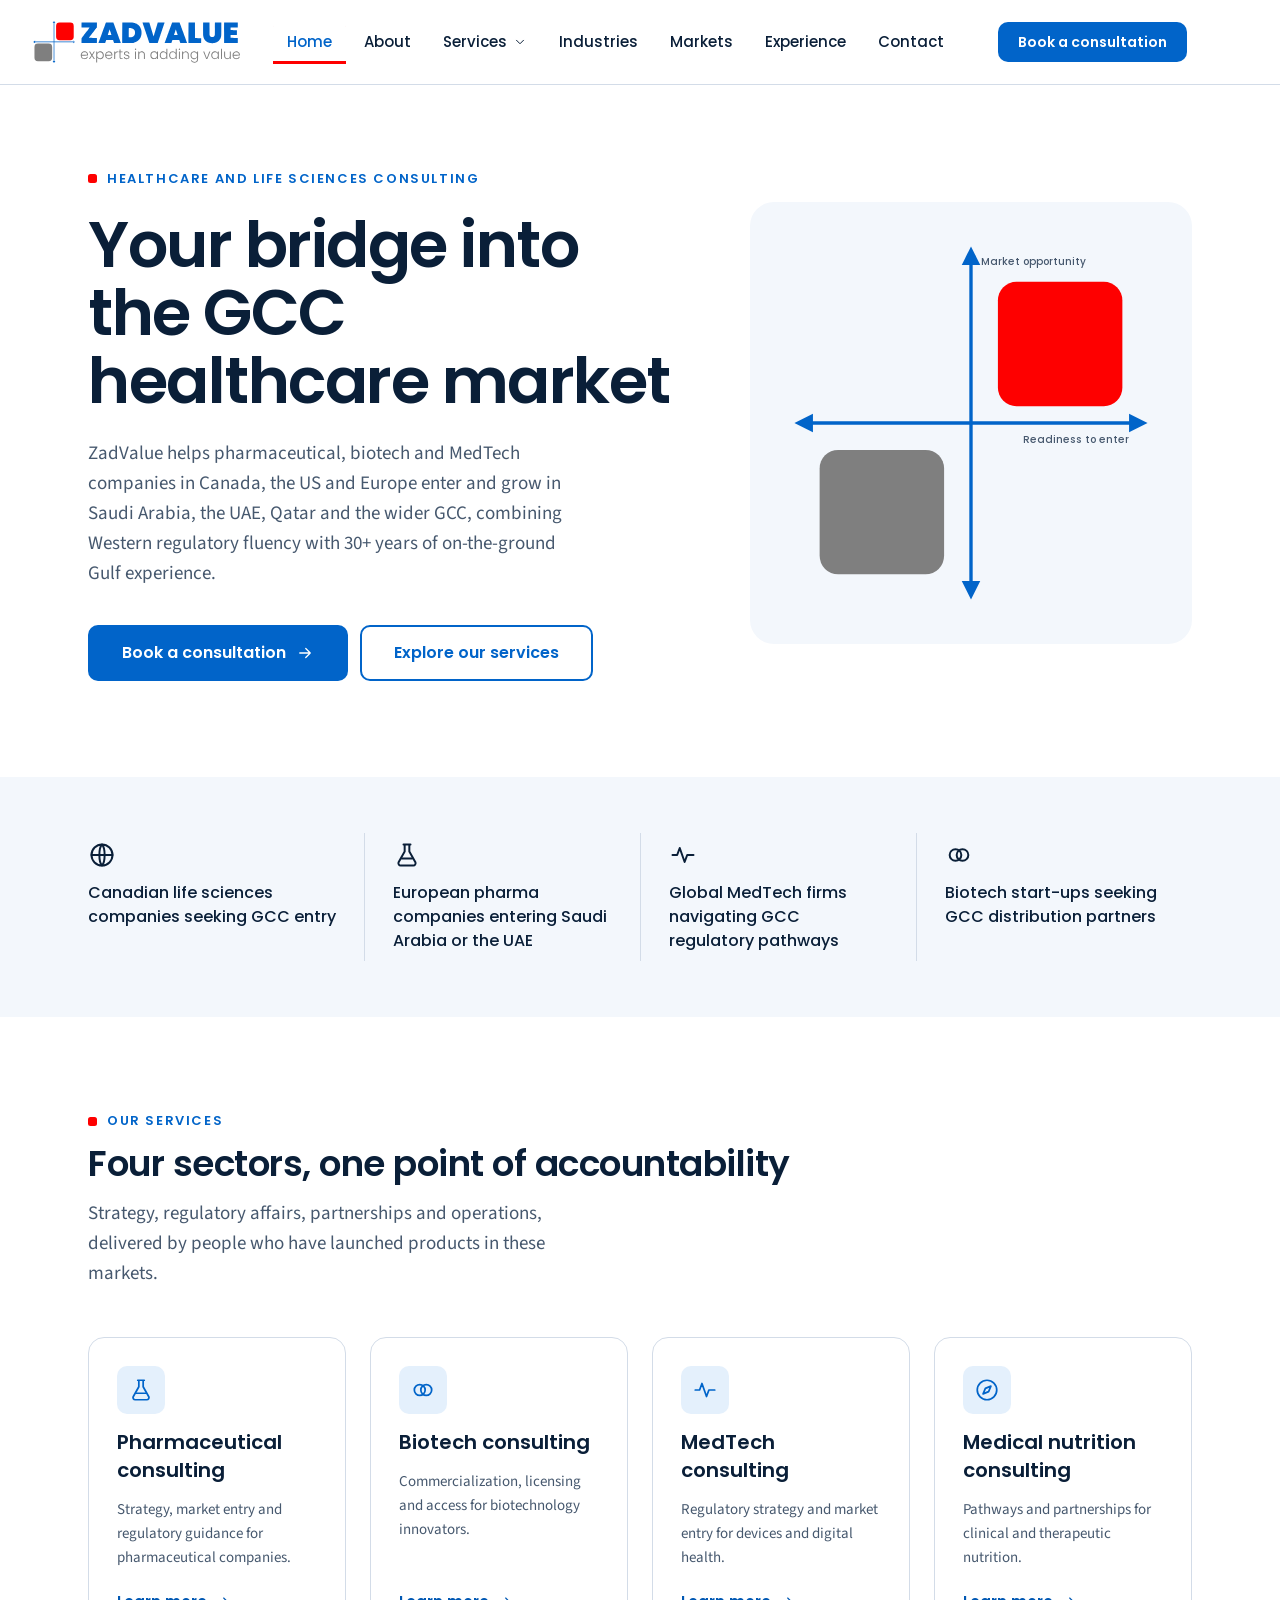
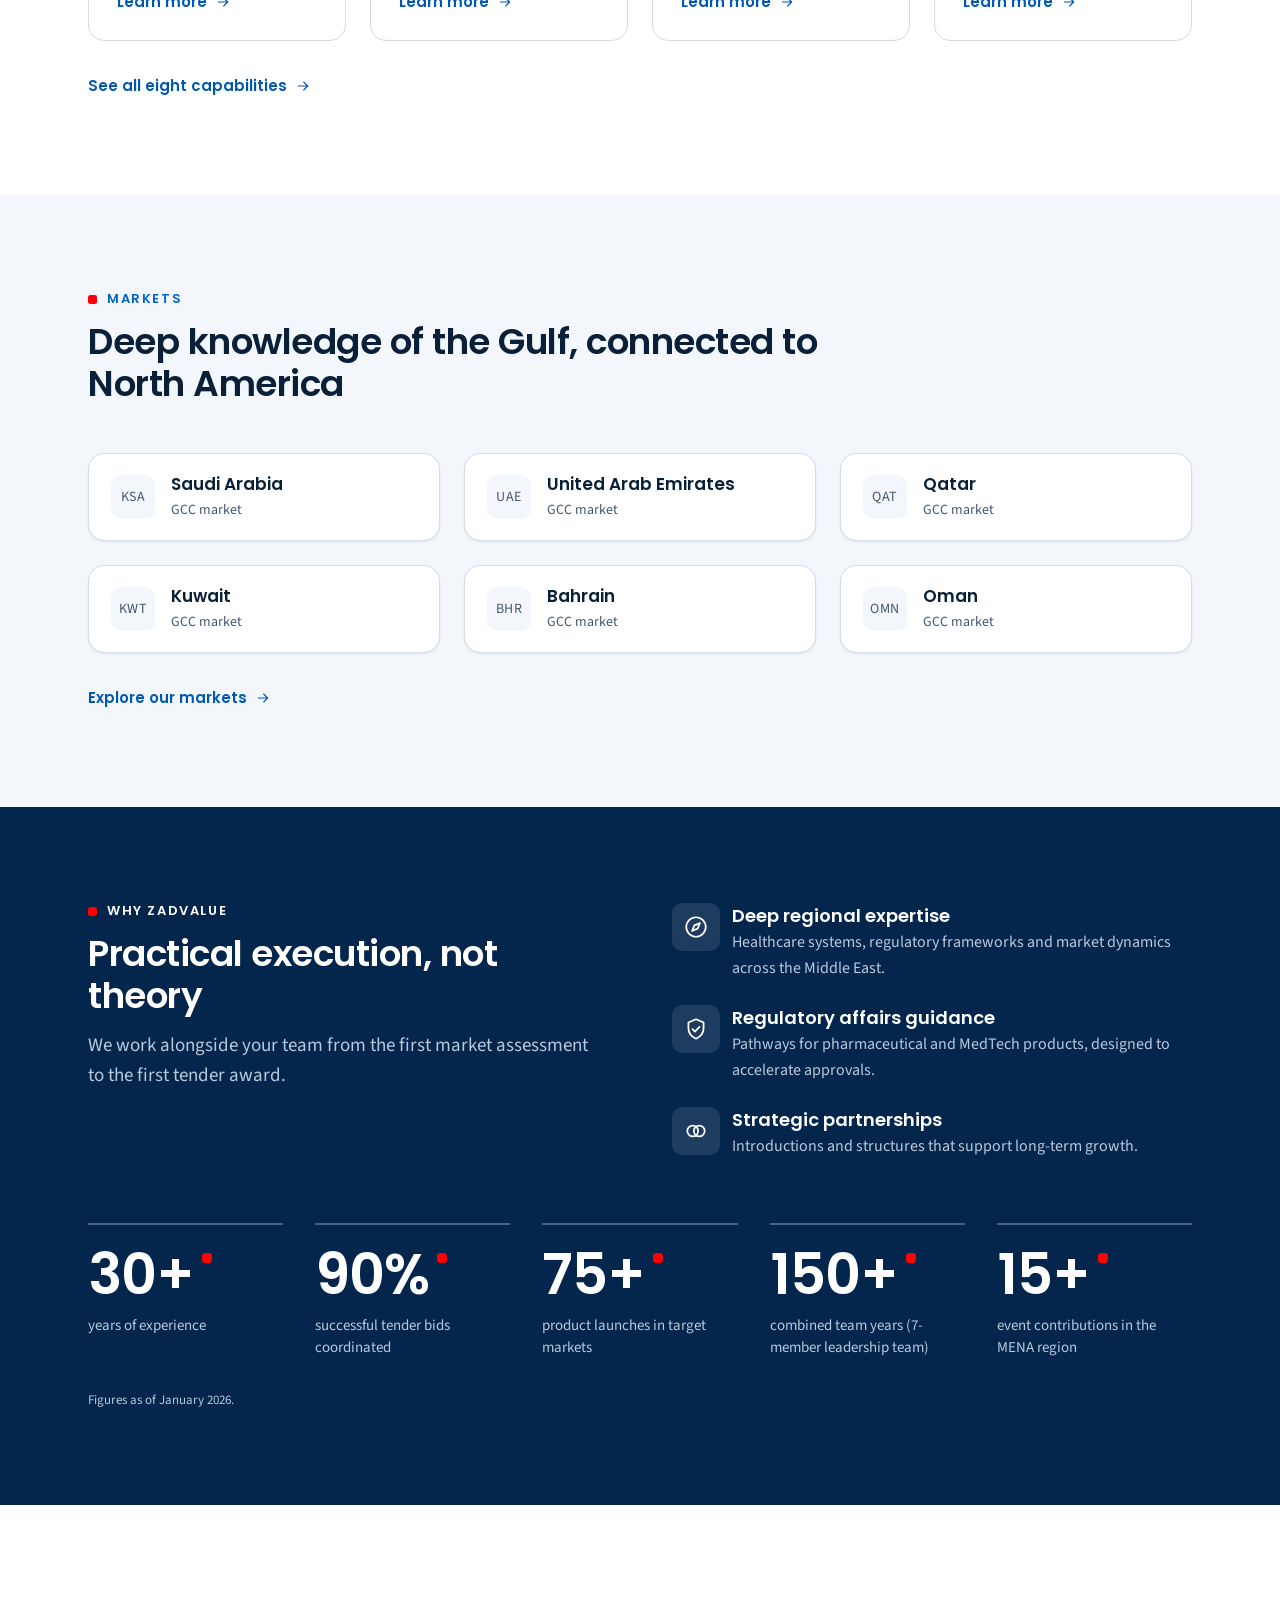
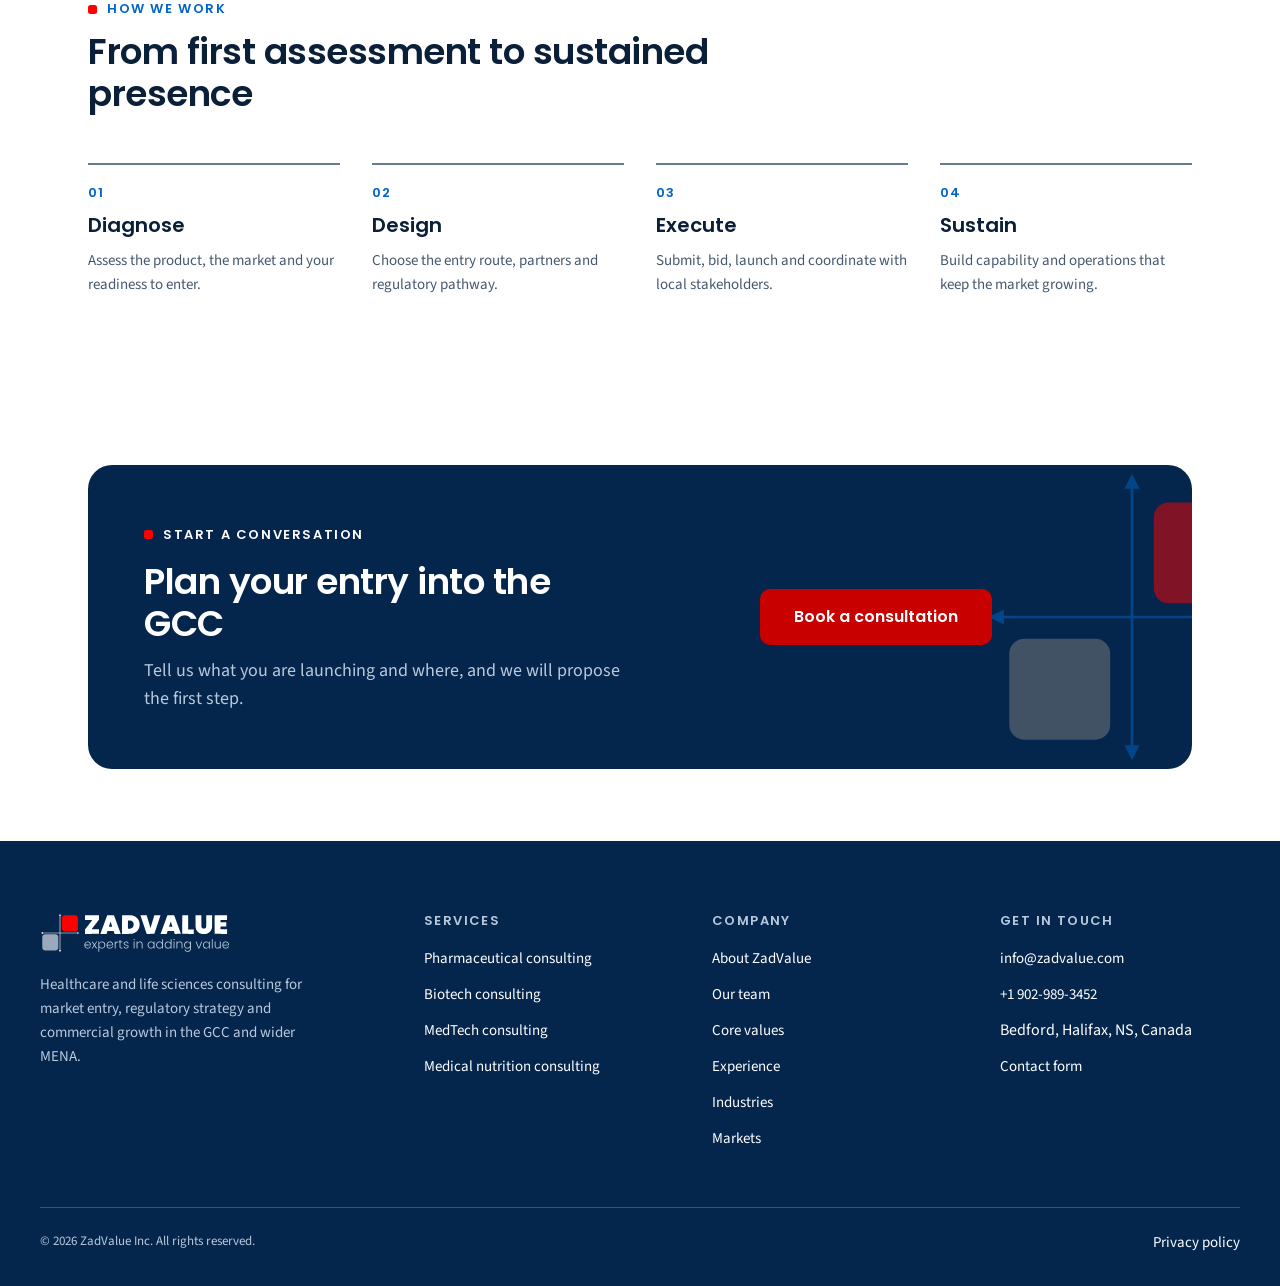
==== index.html @ 455d4b64 "Add files via upload" ====
<!doctype html>
<html lang="en" data-theme="light"><head><meta charset="utf-8"><meta name="viewport" content="width=device-width, initial-scale=1">
<title>ZadValue Inc - Healthcare & Pharmaceutical Consulting for the GCC and MENA</title><meta name="description" content="ZadValue helps pharmaceutical, biotech and MedTech companies enter and grow in the GCC and MENA healthcare markets. Book a consultation."><link rel="canonical" href="https://zadvalue.com/"><meta name="robots" content="index, follow, max-snippet:-1, max-image-preview:large">
<meta property="og:type" content="website"><meta property="og:site_name" content="ZadValue Inc"><meta property="og:title" content="ZadValue Inc - Healthcare & Pharmaceutical Consulting for the GCC and MENA"><meta property="og:description" content="ZadValue helps pharmaceutical, biotech and MedTech companies enter and grow in the GCC and MENA healthcare markets. Book a consultation."><meta property="og:url" content="https://zadvalue.com/"><meta property="og:image" content="https://zadvalue.com/images/og-image.png"><meta property="og:locale" content="en_CA">
<meta name="twitter:card" content="summary_large_image"><meta name="theme-color" content="#04264d">
<link rel="icon" href="/favicon.svg" type="image/svg+xml"><link rel="apple-touch-icon" href="/images/apple-touch-icon.png">
<link rel="preconnect" href="https://fonts.googleapis.com"><link rel="preconnect" href="https://fonts.gstatic.com" crossorigin>
<link rel="stylesheet" href="/css/tokens.css"><link rel="stylesheet" href="/css/site.css"><script type="application/ld+json">{"@context": "https://schema.org", "@type": "Organization", "name": "ZadValue Inc", "url": "https://zadvalue.com/", "logo": "https://zadvalue.com/images/zadvalue-logo.svg", "description": "Healthcare and life sciences consulting for market entry, regulatory strategy and commercial growth in the GCC and MENA.", "email": "info@zadvalue.com", "telephone": "+1-902-989-3452", "address": {"@type": "PostalAddress", "addressLocality": "Bedford, Halifax", "addressRegion": "NS", "addressCountry": "CA"}, "sameAs": ["https://www.facebook.com/zadvalue/"]}</script></head>
<body><a class="skip" href="#main">Skip to content</a>
<header class="zv-header"><div class="zv-header__bar"><a class="zv-logo-link" href="/" aria-label="ZadValue home"><img class="zv-logo" src="/images/zadvalue-logo.svg" alt="ZADVALUE, experts in adding value" width="208" height="44"></a><nav aria-label="Primary"><ul class="zv-nav"><li><a href="/" aria-current="page">Home</a></li><li><a href="/about/">About</a></li><li class="zv-dropdown"><button class="zv-nav__item" aria-expanded="false" aria-controls="svc-panel">Services <svg viewBox="0 0 24 24" fill="none" stroke="currentColor" stroke-width="1.7" stroke-linecap="round" stroke-linejoin="round" aria-hidden="true" class=""><path d="M6 9l6 6 6-6"/></svg></button><div class="zv-dropdown__panel" id="svc-panel" hidden><h4>Services</h4><a href="/pharmaceutical-consulting/"><b style="font-weight:600">Pharmaceutical consulting</b><small>Strategy, market entry and regulatory guidance for pharmaceutical companies.</small></a><a href="/biotech-consulting/"><b style="font-weight:600">Biotech consulting</b><small>Commercialization, licensing and access for biotechnology innovators.</small></a><a href="/medtech-consulting/"><b style="font-weight:600">MedTech consulting</b><small>Regulatory strategy and market entry for devices and digital health.</small></a><a href="/medical-nutrition-consulting/"><b style="font-weight:600">Medical nutrition consulting</b><small>Pathways and partnerships for clinical and therapeutic nutrition.</small></a><a href="/services/"><b style="font-weight:600">All services</b><small>Eight capabilities, four sectors</small></a></div></li><li><a href="/industries/">Industries</a></li><li><a href="/markets/">Markets</a></li><li><a href="/experience/">Experience</a></li><li><a href="/contact/">Contact</a></li></ul></nav><a class="zv-btn zv-btn--primary zv-btn--sm zv-btn--cta" href="/contact/?topic=meeting">Book a consultation</a><button class="zv-burger" id="burger" aria-label="Open menu" aria-expanded="false" aria-controls="drawer"><svg viewBox="0 0 24 24" fill="none" stroke="currentColor" stroke-width="1.7" stroke-linecap="round" stroke-linejoin="round" aria-hidden="true" class=""><path d="M4 7h16M4 12h16M4 17h16"/></svg></button></div><nav class="zv-drawer" id="drawer" aria-label="Mobile" hidden><a href="/" aria-current="page">Home</a><a href="/about/">About</a><a href="/services/">Services</a><div class="sub"><a href="/pharmaceutical-consulting/">Pharmaceutical consulting</a><a href="/biotech-consulting/">Biotech consulting</a><a href="/medtech-consulting/">MedTech consulting</a><a href="/medical-nutrition-consulting/">Medical nutrition consulting</a></div><a href="/industries/">Industries</a><a href="/markets/">Markets</a><a href="/experience/">Experience</a><a href="/contact/">Contact</a><a class="zv-btn zv-btn--primary" href="/contact/?topic=meeting">Book a consultation</a></nav></header>
<main id="main" class="pg" tabindex="-1">
<section class="hero"><div class="zv-container"><div class="hero__grid">
 <div><span class="zv-eyebrow">Healthcare and life sciences consulting</span><h1>Your bridge into the GCC healthcare market</h1>
  <p class="zv-lead">ZadValue helps pharmaceutical, biotech and MedTech companies in Canada, the US and Europe enter and grow in Saudi Arabia, the UAE, Qatar and the wider GCC, combining Western regulatory fluency with 30+ years of on-the-ground Gulf experience.</p>
  <div class="hero__actions"><a class="zv-btn zv-btn--primary zv-btn--lg" href="/contact/?topic=meeting">Book a consultation <svg viewBox="0 0 24 24" fill="none" stroke="currentColor" stroke-width="1.7" stroke-linecap="round" stroke-linejoin="round" aria-hidden="true" class=""><path d="M5 12h14M13 6l6 6-6 6"/></svg></a><a class="zv-btn zv-btn--secondary zv-btn--lg" href="/services/">Explore our services</a></div></div>
 <div class="panel"><svg class="zv-matrix" viewBox="0 0 440 440" role="img" aria-label="Quadrant diagram of market opportunity against readiness to enter, with the priority quadrant highlighted">
  <g style="stroke:var(--brand-blue);stroke-width:4;stroke-linecap:round"><path d="M220 30V410M30 220H410"/></g>
  <g style="fill:var(--brand-blue)"><polygon points="220,10 209,32 231,32"/><polygon points="220,430 209,408 231,408"/><polygon points="10,220 32,209 32,231"/><polygon points="430,220 408,209 408,231"/></g>
  <rect x="252" y="52" width="148" height="148" rx="22" style="fill:var(--logo-red)"/>
  <rect x="40" y="252" width="148" height="148" rx="22" style="fill:var(--logo-grey)"/>
  <text x="232" y="32" style="font:500 12px var(--font-display);fill:var(--ink-muted)">Market opportunity</text>
  <text x="408" y="244" text-anchor="end" style="font:500 12px var(--font-display);fill:var(--ink-muted)">Readiness to enter</text>
</svg></div></div></div></section>
<section class="zv-band zv-band--200" style="padding:56px 0"><div class="zv-container"><div class="aud">
 <div><svg viewBox="0 0 24 24" width="28" height="28" fill="none" stroke="currentColor" stroke-width="1.7" stroke-linecap="round" stroke-linejoin="round" aria-hidden="true" class=""><circle cx="12" cy="12" r="9"/><path d="M3 12h18M12 3c3 3 3 15 0 18M12 3c-3 3-3 15 0 18"/></svg><span>Canadian life sciences companies seeking GCC entry</span></div>
 <div><svg viewBox="0 0 24 24" width="28" height="28" fill="none" stroke="currentColor" stroke-width="1.7" stroke-linecap="round" stroke-linejoin="round" aria-hidden="true" class=""><path d="M9 3h6M10 3v6l-5.2 9.2A2 2 0 0 0 6.6 21h10.8a2 2 0 0 0 1.8-2.8L14 9V3"/><path d="M7.6 15h8.8"/></svg><span>European pharma companies entering Saudi Arabia or the UAE</span></div>
 <div><svg viewBox="0 0 24 24" width="28" height="28" fill="none" stroke="currentColor" stroke-width="1.7" stroke-linecap="round" stroke-linejoin="round" aria-hidden="true" class=""><path d="M3 12h4l2.2-6 4.2 12 2.2-6H21"/></svg><span>Global MedTech firms navigating GCC regulatory pathways</span></div>
 <div><svg viewBox="0 0 24 24" width="28" height="28" fill="none" stroke="currentColor" stroke-width="1.7" stroke-linecap="round" stroke-linejoin="round" aria-hidden="true" class=""><circle cx="9" cy="12" r="5"/><circle cx="15" cy="12" r="5"/></svg><span>Biotech start-ups seeking GCC distribution partners</span></div></div></div></section>
<section class="zv-band"><div class="zv-container"><div class="zv-secthead"><span class="zv-eyebrow">Our services</span><h2 class="zv-h2">Four sectors, one point of accountability</h2><p class="zv-lead">Strategy, regulatory affairs, partnerships and operations, delivered by people who have launched products in these markets.</p></div>
 <div class="zv-grid" style="--min:250px"><a class="zv-card zv-service" href="/pharmaceutical-consulting/"><div class="zv-service__top"><span class="zv-icon-tile"><svg viewBox="0 0 24 24" fill="none" stroke="currentColor" stroke-width="1.7" stroke-linecap="round" stroke-linejoin="round" aria-hidden="true" class=""><path d="M9 3h6M10 3v6l-5.2 9.2A2 2 0 0 0 6.6 21h10.8a2 2 0 0 0 1.8-2.8L14 9V3"/><path d="M7.6 15h8.8"/></svg></span></div><h3>Pharmaceutical consulting</h3><p>Strategy, market entry and regulatory guidance for pharmaceutical companies.</p><span class="zv-link">Learn more <svg viewBox="0 0 24 24" fill="none" stroke="currentColor" stroke-width="1.7" stroke-linecap="round" stroke-linejoin="round" aria-hidden="true" class=""><path d="M5 12h14M13 6l6 6-6 6"/></svg></span></a><a class="zv-card zv-service" href="/biotech-consulting/"><div class="zv-service__top"><span class="zv-icon-tile"><svg viewBox="0 0 24 24" fill="none" stroke="currentColor" stroke-width="1.7" stroke-linecap="round" stroke-linejoin="round" aria-hidden="true" class=""><circle cx="9" cy="12" r="5"/><circle cx="15" cy="12" r="5"/></svg></span></div><h3>Biotech consulting</h3><p>Commercialization, licensing and access for biotechnology innovators.</p><span class="zv-link">Learn more <svg viewBox="0 0 24 24" fill="none" stroke="currentColor" stroke-width="1.7" stroke-linecap="round" stroke-linejoin="round" aria-hidden="true" class=""><path d="M5 12h14M13 6l6 6-6 6"/></svg></span></a><a class="zv-card zv-service" href="/medtech-consulting/"><div class="zv-service__top"><span class="zv-icon-tile"><svg viewBox="0 0 24 24" fill="none" stroke="currentColor" stroke-width="1.7" stroke-linecap="round" stroke-linejoin="round" aria-hidden="true" class=""><path d="M3 12h4l2.2-6 4.2 12 2.2-6H21"/></svg></span></div><h3>MedTech consulting</h3><p>Regulatory strategy and market entry for devices and digital health.</p><span class="zv-link">Learn more <svg viewBox="0 0 24 24" fill="none" stroke="currentColor" stroke-width="1.7" stroke-linecap="round" stroke-linejoin="round" aria-hidden="true" class=""><path d="M5 12h14M13 6l6 6-6 6"/></svg></span></a><a class="zv-card zv-service" href="/medical-nutrition-consulting/"><div class="zv-service__top"><span class="zv-icon-tile"><svg viewBox="0 0 24 24" fill="none" stroke="currentColor" stroke-width="1.7" stroke-linecap="round" stroke-linejoin="round" aria-hidden="true" class=""><circle cx="12" cy="12" r="9"/><path d="M15.6 8.4l-2.1 5.1-5.1 2.1 2.1-5.1z"/></svg></span></div><h3>Medical nutrition consulting</h3><p>Pathways and partnerships for clinical and therapeutic nutrition.</p><span class="zv-link">Learn more <svg viewBox="0 0 24 24" fill="none" stroke="currentColor" stroke-width="1.7" stroke-linecap="round" stroke-linejoin="round" aria-hidden="true" class=""><path d="M5 12h14M13 6l6 6-6 6"/></svg></span></a></div><p style="margin-top:32px"><a class="zv-link" href="/services/">See all eight capabilities <svg viewBox="0 0 24 24" fill="none" stroke="currentColor" stroke-width="1.7" stroke-linecap="round" stroke-linejoin="round" aria-hidden="true" class=""><path d="M5 12h14M13 6l6 6-6 6"/></svg></a></p></div></section>
<section class="zv-band zv-band--200"><div class="zv-container"><div class="zv-secthead"><span class="zv-eyebrow">Markets</span><h2 class="zv-h2">Deep knowledge of the Gulf, connected to North America</h2></div>
 <div class="zv-grid" style="--min:280px"><a class="zv-card zv-market" href="/markets/"><span class="zv-flag">KSA</span><div><b>Saudi Arabia</b><span>GCC market</span></div></a><a class="zv-card zv-market" href="/markets/"><span class="zv-flag">UAE</span><div><b>United Arab Emirates</b><span>GCC market</span></div></a><a class="zv-card zv-market" href="/markets/"><span class="zv-flag">QAT</span><div><b>Qatar</b><span>GCC market</span></div></a><a class="zv-card zv-market" href="/markets/"><span class="zv-flag">KWT</span><div><b>Kuwait</b><span>GCC market</span></div></a><a class="zv-card zv-market" href="/markets/"><span class="zv-flag">BHR</span><div><b>Bahrain</b><span>GCC market</span></div></a><a class="zv-card zv-market" href="/markets/"><span class="zv-flag">OMN</span><div><b>Oman</b><span>GCC market</span></div></a></div><p style="margin-top:32px"><a class="zv-link" href="/markets/">Explore our markets <svg viewBox="0 0 24 24" fill="none" stroke="currentColor" stroke-width="1.7" stroke-linecap="round" stroke-linejoin="round" aria-hidden="true" class=""><path d="M5 12h14M13 6l6 6-6 6"/></svg></a></p></div></section>
<section class="zv-band zv-band--deep zv-deep"><div class="zv-container"><div class="why"><div class="zv-secthead" style="margin:0"><span class="zv-eyebrow">Why ZadValue</span><h2 class="zv-h2">Practical execution, not theory</h2><p class="zv-lead">We work alongside your team from the first market assessment to the first tender award.</p></div>
 <ul><li><span class="zv-icon-tile"><svg viewBox="0 0 24 24" fill="none" stroke="currentColor" stroke-width="1.7" stroke-linecap="round" stroke-linejoin="round" aria-hidden="true" class=""><circle cx="12" cy="12" r="9"/><path d="M15.6 8.4l-2.1 5.1-5.1 2.1 2.1-5.1z"/></svg></span><span><b>Deep regional expertise</b>Healthcare systems, regulatory frameworks and market dynamics across the Middle East.</span></li><li><span class="zv-icon-tile"><svg viewBox="0 0 24 24" fill="none" stroke="currentColor" stroke-width="1.7" stroke-linecap="round" stroke-linejoin="round" aria-hidden="true" class=""><path d="M12 3l7 3v5.2c0 4.4-3 7.8-7 9.8-4-2-7-5.4-7-9.8V6z"/><path d="M8.8 12.2l2.2 2.2 4.2-4.4"/></svg></span><span><b>Regulatory affairs guidance</b>Pathways for pharmaceutical and MedTech products, designed to accelerate approvals.</span></li><li><span class="zv-icon-tile"><svg viewBox="0 0 24 24" fill="none" stroke="currentColor" stroke-width="1.7" stroke-linecap="round" stroke-linejoin="round" aria-hidden="true" class=""><circle cx="9" cy="12" r="5"/><circle cx="15" cy="12" r="5"/></svg></span><span><b>Strategic partnerships</b>Introductions and structures that support long-term growth.</span></li></ul></div>
 <div class="zv-stats stats5"><div class="zv-stat"><span class="zv-stat__num">30+</span><span class="zv-stat__label">years of experience</span></div><div class="zv-stat"><span class="zv-stat__num">90%</span><span class="zv-stat__label">successful tender bids coordinated</span></div><div class="zv-stat"><span class="zv-stat__num">75+</span><span class="zv-stat__label">product launches in target markets</span></div><div class="zv-stat"><span class="zv-stat__num">150+</span><span class="zv-stat__label">combined team years (7-member leadership team)</span></div><div class="zv-stat"><span class="zv-stat__num">15+</span><span class="zv-stat__label">event contributions in the MENA region</span></div></div><p class="note">Figures as of January 2026.</p></div></section>
<section class="zv-band"><div class="zv-container"><div class="zv-secthead"><span class="zv-eyebrow">How we work</span><h2 class="zv-h2">From first assessment to sustained presence</h2></div>
 <div class="steps"><div class="step"><b>01</b><h3>Diagnose</h3><p>Assess the product, the market and your readiness to enter.</p></div><div class="step"><b>02</b><h3>Design</h3><p>Choose the entry route, partners and regulatory pathway.</p></div><div class="step"><b>03</b><h3>Execute</h3><p>Submit, bid, launch and coordinate with local stakeholders.</p></div><div class="step"><b>04</b><h3>Sustain</h3><p>Build capability and operations that keep the market growing.</p></div></div></div></section>
<section class="zv-band" style="padding:72px 0"><div class="zv-container"><div class="zv-cta zv-deep"><div class="zv-cta__art" aria-hidden="true"><svg class="zv-matrix" viewBox="0 0 440 440" role="img" aria-label="Quadrant diagram of market opportunity against readiness to enter, with the priority quadrant highlighted">
  <g style="stroke:var(--brand-blue);stroke-width:4;stroke-linecap:round"><path d="M220 30V410M30 220H410"/></g>
  <g style="fill:var(--brand-blue)"><polygon points="220,10 209,32 231,32"/><polygon points="220,430 209,408 231,408"/><polygon points="10,220 32,209 32,231"/><polygon points="430,220 408,209 408,231"/></g>
  <rect x="252" y="52" width="148" height="148" rx="22" style="fill:var(--logo-red)"/>
  <rect x="40" y="252" width="148" height="148" rx="22" style="fill:var(--logo-grey)"/>
  
</svg></div><div class="zv-cta__body"><span class="zv-eyebrow">Start a conversation</span><h2 style="margin-top:14px">Plan your entry into the GCC</h2><p>Tell us what you are launching and where, and we will propose the first step.</p></div><div class="zv-cta__actions"><a class="zv-btn zv-btn--accent zv-btn--lg" href="/contact/?topic=meeting">Book a consultation</a></div></div></div></section></main>
<footer class="zv-footer"><div class="zv-footer__inner"><div class="zv-footer__grid">
 <div><a class="zv-footer__logo" href="/"><img src="/images/zadvalue-logo-reversed.svg" alt="ZADVALUE, experts in adding value" width="190" height="40"></a><p>Healthcare and life sciences consulting for market entry, regulatory strategy and commercial growth in the GCC and wider MENA.</p></div>
 <div><h4>Services</h4><ul><li><a href="/pharmaceutical-consulting/">Pharmaceutical consulting</a></li><li><a href="/biotech-consulting/">Biotech consulting</a></li><li><a href="/medtech-consulting/">MedTech consulting</a></li><li><a href="/medical-nutrition-consulting/">Medical nutrition consulting</a></li></ul></div>
 <div><h4>Company</h4><ul><li><a href="/about/">About ZadValue</a></li><li><a href="/meet-our-ceo/">Our team</a></li><li><a href="/core-values/">Core values</a></li><li><a href="/experience/">Experience</a></li><li><a href="/industries/">Industries</a></li><li><a href="/markets/">Markets</a></li></ul></div>
 <div><h4>Get in touch</h4><ul><li><a href="mailto:info@zadvalue.com">info@zadvalue.com</a></li><li><a href="tel:+19029893452">+1 902-989-3452</a></li><li>Bedford, Halifax, NS, Canada</li><li><a href="/contact/">Contact form</a></li></ul></div></div>
 <div class="zv-footer__base"><span>&copy; 2026 ZadValue Inc. All rights reserved.</span><span><a href="/privacy-policy/">Privacy policy</a></span></div></div></footer>
<script src="/js/site.js" defer></script></body></html>
---- css/tokens.css ----
:root, [data-theme="light"] {
  --surface-100: #ffffff;
  --surface-200: #f3f7fc;
  --surface-300: #e4ecf6;
  --surface-deep: #04264d;
  --ink: #0a1f38;
  --ink-muted: #46586e;
  --ink-on-deep: #ffffff;
  --ink-on-deep-muted: #b9c9dd;
  --brand-blue: #0164c9;
  --brand-blue-hover: #0152a6;
  --brand-blue-pressed: #043f82;
  --on-brand: #ffffff;
  --brand-blue-tint: #e4f0fc;
  --link: #0158b3;
  --logo-red: #fe0000;
  --signal-red: #c80000;
  --signal-red-hover: #a30000;
  --on-signal: #ffffff;
  --logo-grey: #7f7f7f;
  --border: #d3dce8;
  --border-strong: #667a94;
  --focus-ring: #0164c9;
  --focus-ring-on-deep: #8cc2ff;
  --status-success: #00706b;
  --status-warning: #8a5a00;
  --status-danger: var(--signal-red);
  --status-info: var(--brand-blue);
  --shadow-xs: 0 1px 2px rgba(10, 31, 56, 0.08);
  --shadow-sm: 0 2px 8px rgba(10, 31, 56, 0.08);
  --shadow-md: 0 8px 24px rgba(10, 31, 56, 0.12);
  --shadow-lg: 0 20px 48px rgba(10, 31, 56, 0.18);
}
[data-theme="dark"] {
  --surface-100: #061a31;
  --surface-200: #0b2644;
  --surface-300: #133661;
  --surface-deep: #030f1e;
  --ink: #f1f6fc;
  --ink-muted: #a8bad0;
  --ink-on-deep: #f1f6fc;
  --ink-on-deep-muted: #a8bad0;
  --brand-blue: #5aa6f8;
  --brand-blue-hover: #86bdfa;
  --brand-blue-pressed: #a9d0fb;
  --on-brand: #04172b;
  --brand-blue-tint: #0f3a6b;
  --link: #7db8fa;
  --logo-red: #fe0000;
  --signal-red: #ff6b6b;
  --signal-red-hover: #ff9494;
  --on-signal: #2a0000;
  --logo-grey: #7f7f7f;
  --border: #1f4373;
  --border-strong: #6f8db0;
  --focus-ring: #8cc2ff;
  --focus-ring-on-deep: #8cc2ff;
  --status-success: #4cc9c0;
  --status-warning: #f2b84b;
  --status-danger: var(--signal-red);
  --status-info: var(--brand-blue);
  --shadow-xs: 0 1px 2px rgba(0, 0, 0, 0.4);
  --shadow-sm: 0 2px 8px rgba(0, 0, 0, 0.45);
  --shadow-md: 0 8px 24px rgba(0, 0, 0, 0.5);
  --shadow-lg: 0 20px 48px rgba(0, 0, 0, 0.6);
}
:root {
  --space-1: 4px;
  --space-2: 8px;
  --space-3: 12px;
  --space-4: 16px;
  --space-5: 24px;
  --space-6: 32px;
  --space-7: 48px;
  --space-8: 64px;
  --section-y-sm: 64px;
  --section-y-md: 96px;
  --section-y-lg: 128px;
  --radius-sm: 6px;
  --radius-md: 10px;
  --radius-lg: 16px;
  --radius-xl: 24px;
  --radius-pill: 999px;
  --bp-sm: 640px;
  --bp-md: 768px;
  --bp-lg: 1024px;
  --bp-xl: 1280px;
  --bp-2xl: 1536px;
  --container-prose: 680px;
  --container-default: 1200px;
  --container-wide: 1360px;
  --gutter-sm: 20px;
  --gutter-md: 32px;
  --gutter-lg: 48px;
  --aspect-hero: 21 / 9;
  --aspect-wide: 16 / 9;
  --aspect-feature: 3 / 2;
  --aspect-card: 4 / 3;
  --aspect-portrait: 4 / 5;
  --aspect-square: 1 / 1;
  --font-display: "Poppins", "Segoe UI", system-ui, sans-serif;
  --font-sans: "Source Sans 3", "Segoe UI", system-ui, sans-serif;
  --font-serif: "Source Serif 4", Georgia, serif;
}
---- css/site.css ----
@import url('https://fonts.googleapis.com/css2?family=Poppins:wght@400;500;600;700&family=Source+Sans+3:ital,wght@0,400;0,500;0,600;0,700;1,400&family=Source+Serif+4:ital,wght@0,400;0,600;1,400&display=swap');

/* ZadValue component styles. Every value comes from tokens.css. Prefix: zv- */
*, *::before, *::after { box-sizing: border-box; }
body { margin: 0; background: var(--surface-100); color: var(--ink); font-family: var(--font-sans); font-size: 16px; line-height: 26px; -webkit-font-smoothing: antialiased; }
.zv-stage { padding: 32px; background: var(--surface-100); color: var(--ink); }
.zv-stage--200 { background: var(--surface-200); }
.zv-stage--deep { background: var(--surface-deep); color: var(--ink-on-deep); }
.zv-row { display: flex; flex-wrap: wrap; gap: 16px; align-items: center; }
.zv-col { display: flex; flex-direction: column; gap: 16px; }
.zv-label { font: 500 12px/16px var(--font-sans); color: var(--ink-muted); margin: 0 0 8px; }
.zv-stage--deep .zv-label { color: var(--ink-on-deep-muted); }
h1, h2, h3, h4 { font-family: var(--font-display); margin: 0; color: inherit; }
p { margin: 0; }
a { color: var(--link); text-decoration: underline; text-underline-offset: 3px; }
.zv-stage--deep a { color: var(--ink-on-deep); }

/* Focus: solid 2px ring, never removed */
:where(a, button, input, select, textarea, summary, [tabindex]):focus-visible,
.is-focus { outline: 2px solid var(--focus-ring); outline-offset: 3px; }
.zv-stage--deep :focus-visible, .zv-deep :focus-visible, .zv-deep .is-focus, .zv-stage--deep .is-focus { outline-color: var(--focus-ring-on-deep); }

/* Eyebrow: label led by the red marker square from the logo */
.zv-eyebrow { display: inline-flex; align-items: center; gap: 10px; font: 600 13px/16px var(--font-display); letter-spacing: 1.6px; text-transform: uppercase; color: var(--brand-blue); }
.zv-eyebrow::before { content: ""; width: 9px; height: 9px; border-radius: 2.5px; background: var(--logo-red); flex: none; }
.zv-deep .zv-eyebrow, .zv-stage--deep .zv-eyebrow { color: var(--ink-on-deep); }

/* Buttons */
.zv-btn { display: inline-flex; align-items: center; justify-content: center; gap: 10px; min-height: 48px; padding: 0 24px; border-radius: var(--radius-md); border: 2px solid transparent; font: 600 15px/20px var(--font-display); cursor: pointer; text-decoration: none; transition: background .18s ease, border-color .18s ease, color .18s ease, transform .18s ease; }
.zv-btn svg { width: 18px; height: 18px; transition: transform .18s ease; }
.zv-btn:hover svg, .zv-btn.is-hover svg { transform: translateX(3px); }
.zv-btn--primary { background: var(--brand-blue); color: var(--on-brand); }
.zv-btn--primary:hover, .zv-btn--primary.is-hover { background: var(--brand-blue-hover); }
.zv-btn--primary:active, .zv-btn--primary.is-active { background: var(--brand-blue-pressed); }
.zv-btn--accent { background: var(--signal-red); color: var(--on-signal); }
.zv-btn--accent:hover, .zv-btn--accent.is-hover { background: var(--signal-red-hover); }
.zv-btn--accent:active, .zv-btn--accent.is-active { background: var(--signal-red-hover); transform: translateY(1px); }
.zv-btn--secondary { background: transparent; color: var(--brand-blue); border-color: var(--brand-blue); }
.zv-btn--secondary:hover, .zv-btn--secondary.is-hover { background: var(--brand-blue-tint); color: var(--brand-blue-hover); border-color: var(--brand-blue-hover); }
.zv-btn--secondary:active, .zv-btn--secondary.is-active { background: var(--surface-300); }
.zv-btn--ghost { background: transparent; color: var(--link); padding: 0 8px; min-height: 40px; }
.zv-btn--ghost:hover, .zv-btn--ghost.is-hover { background: var(--surface-200); }
.zv-btn--sm { min-height: 40px; padding: 0 18px; font-size: 14px; }
.zv-btn--lg { min-height: 56px; padding: 0 32px; font-size: 16px; }
.zv-btn[disabled], .zv-btn.is-disabled { background: var(--surface-300); color: var(--ink-muted); border-color: transparent; cursor: not-allowed; transform: none; opacity: 1; }
.zv-btn--secondary[disabled], .zv-btn--secondary.is-disabled { background: transparent; border-color: var(--border-strong); }
.zv-deep .zv-btn--primary, .zv-stage--deep .zv-btn--primary { background: var(--ink-on-deep); color: var(--surface-deep); }
.zv-deep .zv-btn--primary:hover, .zv-stage--deep .zv-btn--primary:hover, .zv-stage--deep .zv-btn--primary.is-hover { background: var(--brand-blue-tint); color: var(--ink); }
.zv-deep .zv-btn--secondary, .zv-stage--deep .zv-btn--secondary { color: var(--ink-on-deep); border-color: var(--ink-on-deep); }
.zv-deep .zv-btn--secondary:hover, .zv-stage--deep .zv-btn--secondary:hover, .zv-stage--deep .zv-btn--secondary.is-hover { background: rgba(255,255,255,.12); }

/* Links */
.zv-link { display: inline-flex; align-items: center; gap: 8px; font: 600 15px/20px var(--font-display); color: var(--link); text-decoration: none; }
.zv-link:hover { text-decoration: underline; text-underline-offset: 4px; }
.zv-link svg { width: 16px; height: 16px; }

/* Header and navigation */
.zv-header { container-type: inline-size; background: var(--surface-100); border-bottom: 1px solid var(--border); }
.zv-header__bar { display: flex; align-items: center; gap: 32px; height: 84px; padding: 0 var(--gutter-md); max-width: var(--container-wide); margin: 0 auto; }
.zv-logo { display: block; height: 44px; width: auto; }
.zv-nav { display: flex; align-items: center; gap: 4px; margin-left: auto; list-style: none; padding: 0; margin-block: 0; }
.zv-nav a, .zv-nav button.zv-nav__item { display: inline-flex; align-items: center; gap: 6px; min-height: 44px; padding: 0 14px; border-radius: var(--radius-md); font: 500 15px/20px var(--font-display); color: var(--ink); text-decoration: none; background: none; border: 0; cursor: pointer; }
.zv-nav a:hover, .zv-nav .is-hover { background: var(--surface-200); }
.zv-nav [aria-current="page"], .zv-nav .is-active { color: var(--brand-blue); box-shadow: inset 0 -3px 0 var(--logo-red); border-radius: var(--radius-md) var(--radius-md) 0 0; }
.zv-nav svg { width: 14px; height: 14px; }
.zv-burger { display: none; margin-left: auto; width: 48px; height: 48px; border-radius: var(--radius-md); border: 2px solid var(--border-strong); background: none; color: var(--ink); align-items: center; justify-content: center; cursor: pointer; }
.zv-burger svg { width: 22px; height: 22px; }
.zv-header .zv-btn--cta { margin-left: 8px; }
@container (max-width: 1023px) { .zv-nav, .zv-header .zv-btn--cta { display: none; } .zv-burger { display: inline-flex; } .zv-header__bar { height: 72px; padding: 0 var(--gutter-sm); } .zv-logo { height: 38px; } }
.zv-dropdown { position: relative; }
.zv-dropdown__panel { position: absolute; top: calc(100% + 8px); left: 0; min-width: 560px; display: grid; grid-template-columns: 1fr 1fr; gap: 4px 24px; padding: 20px; background: var(--surface-100); border: 1px solid var(--border); border-radius: var(--radius-lg); box-shadow: var(--shadow-md); z-index: 5; }
.zv-dropdown__panel h4 { grid-column: 1 / -1; font: 600 12px/16px var(--font-display); letter-spacing: 1.4px; text-transform: uppercase; color: var(--ink-muted); margin-bottom: 4px; }
.zv-dropdown__panel a { display: block; padding: 10px 12px; border-radius: var(--radius-sm); font: 400 15px/22px var(--font-sans); color: var(--ink); text-decoration: none; }
.zv-dropdown__panel a small { display: block; font-size: 13px; line-height: 18px; color: var(--ink-muted); }
.zv-dropdown__panel a:hover, .zv-dropdown__panel a.is-hover { background: var(--surface-200); color: var(--brand-blue); }
.zv-drawer { background: var(--surface-100); padding: 8px 0 24px; border-top: 1px solid var(--border); }
.zv-drawer a { display: flex; justify-content: space-between; align-items: center; min-height: 56px; padding: 0 var(--gutter-sm); font: 500 18px/24px var(--font-display); color: var(--ink); text-decoration: none; border-bottom: 1px solid var(--border); }
.zv-drawer .zv-btn { margin: 24px var(--gutter-sm) 0; width: calc(100% - 40px); font: 600 16px/20px var(--font-display); border-bottom: 2px solid transparent; min-height: 56px; justify-content: center; }

/* Breadcrumbs */
.zv-crumbs { display: flex; flex-wrap: wrap; align-items: center; gap: 8px; list-style: none; padding: 0; margin: 0; font: 400 14px/20px var(--font-sans); color: var(--ink-muted); }
.zv-crumbs li + li::before { content: "/"; margin-right: 8px; color: var(--border-strong); }
.zv-crumbs a { color: var(--link); }
.zv-crumbs [aria-current="page"] { color: var(--ink); font-weight: 600; }

/* Cards */
.zv-grid { display: grid; gap: 24px; grid-template-columns: repeat(auto-fit, minmax(min(100%, var(--min, 280px)), 1fr)); }
.zv-card { display: flex; flex-direction: column; gap: 12px; padding: 28px; background: var(--surface-100); border: 1px solid var(--border); border-radius: var(--radius-lg); color: var(--ink); text-decoration: none; transition: border-color .18s ease, box-shadow .18s ease, transform .18s ease; }
.zv-stage--200 .zv-card, .zv-band--200 .zv-card { box-shadow: var(--shadow-xs); }
.zv-card:hover, .zv-card.is-hover { border-color: var(--brand-blue); box-shadow: var(--shadow-md); transform: translateY(-2px); }
.zv-card h3 { font: 600 20px/28px var(--font-display); }
.zv-card p { font: 400 15px/24px var(--font-sans); color: var(--ink-muted); }
.zv-card .zv-link { margin-top: auto; padding-top: 8px; }
.zv-card:hover .zv-link svg, .zv-card.is-hover .zv-link svg { transform: translateX(3px); }
.zv-card .zv-link svg { transition: transform .18s ease; }
.zv-icon-tile { width: 48px; height: 48px; display: grid; place-items: center; border-radius: var(--radius-md); background: var(--brand-blue-tint); color: var(--brand-blue); }
.zv-icon-tile svg { width: 26px; height: 26px; fill: none; stroke: currentColor; stroke-width: 1.6; stroke-linecap: round; stroke-linejoin: round; }
.zv-card__num { font: 600 13px/16px var(--font-display); letter-spacing: 1.4px; color: var(--ink-muted); }
.zv-service { gap: 14px; }
.zv-service__top { display: flex; justify-content: space-between; align-items: flex-start; }
.zv-sector { padding: 0; overflow: hidden; gap: 0; }
.zv-sector__media { aspect-ratio: 4 / 3; background: var(--surface-deep); position: relative; overflow: hidden; }
.zv-sector__body { display: flex; flex-direction: column; gap: 10px; padding: 24px 28px 28px; flex: 1; }
.zv-market { flex-direction: row; align-items: center; gap: 16px; padding: 18px 22px; }
.zv-market b { font: 600 17px/24px var(--font-display); display: block; }
.zv-market span { font: 400 14px/20px var(--font-sans); color: var(--ink-muted); }
.zv-flag { width: 44px; height: 44px; border-radius: var(--radius-md); background: var(--surface-200); display: grid; place-items: center; font: 600 13px/1 var(--font-display); color: var(--brand-blue); letter-spacing: .5px; flex: none; }

/* Quadrant device: the ZADVALUE matrix as graphic language */
.zv-matrix { display: block; width: 100%; height: auto; }

/* Stats */
.zv-stats { display: grid; grid-template-columns: repeat(auto-fit, minmax(min(100%, 200px), 1fr)); gap: 32px; }
.zv-stat { display: flex; flex-direction: column; gap: 10px; padding-top: 20px; border-top: 2px solid var(--border); }
.zv-stat__num { font: 600 56px/60px var(--font-display); letter-spacing: -1px; color: var(--brand-blue); }
.zv-stat__label { font: 400 15px/22px var(--font-sans); color: var(--ink-muted); max-width: 26ch; }
.zv-deep .zv-stat, .zv-stage--deep .zv-stat { border-top-color: rgba(255,255,255,.28); }
.zv-deep .zv-stat__num, .zv-stage--deep .zv-stat__num { color: var(--ink-on-deep); }
.zv-deep .zv-stat__label, .zv-stage--deep .zv-stat__label { color: var(--ink-on-deep-muted); }
.zv-stat__num::after { content: ""; display: inline-block; width: 10px; height: 10px; margin-left: 8px; border-radius: 3px; background: var(--logo-red); vertical-align: top; margin-top: 8px; }

/* Testimonial */
.zv-quote { display: flex; flex-direction: column; gap: 24px; max-width: 760px; }
.zv-quote blockquote { margin: 0; font: italic 400 28px/40px var(--font-serif); color: var(--ink); }
.zv-quote figcaption { display: flex; align-items: center; gap: 14px; font: 400 15px/22px var(--font-sans); color: var(--ink-muted); }
.zv-quote figcaption b { display: block; font: 600 16px/22px var(--font-display); color: var(--ink); }
.zv-avatar { width: 48px; height: 48px; border-radius: var(--radius-md); background: var(--brand-blue-tint); color: var(--brand-blue); display: grid; place-items: center; font: 600 15px/1 var(--font-display); flex: none; }

/* Call to action band */
.zv-cta { position: relative; overflow: hidden; display: grid; grid-template-columns: 1fr auto; gap: 32px; align-items: center; padding: 56px; border-radius: var(--radius-xl); background: var(--surface-deep); color: var(--ink-on-deep); }
.zv-cta h2 { font: 600 36px/42px var(--font-display); letter-spacing: -.5px; max-width: 20ch; }
.zv-cta p { font: 400 18px/28px var(--font-sans); color: var(--ink-on-deep-muted); margin-top: 12px; max-width: 54ch; }
.zv-cta__body { position: relative; z-index: 1; }
.zv-cta__actions { position: relative; z-index: 1; display: flex; gap: 12px; flex-wrap: wrap; }
.zv-cta { padding-right: 200px; }
.zv-cta__art { position: absolute; right: -90px; top: 50%; transform: translateY(-50%); width: 300px; opacity: .5; pointer-events: none; }
@container (max-width: 760px) { .zv-cta { grid-template-columns: 1fr; padding: 36px 28px; } .zv-cta__art { width: 200px; right: -60px; top: -40px; transform: none; opacity: .3; } }

/* Forms */
.zv-form { display: grid; gap: 20px; grid-template-columns: 1fr 1fr; }
.zv-field { display: flex; flex-direction: column; gap: 6px; }
.zv-field--full { grid-column: 1 / -1; }
.zv-field label { font: 600 14px/20px var(--font-display); color: var(--ink); }
.zv-field .zv-help { font: 400 13px/18px var(--font-sans); color: var(--ink-muted); }
.zv-input, .zv-select, .zv-textarea { width: 100%; min-height: 48px; padding: 10px 14px; background: var(--surface-100); color: var(--ink); border: 1.5px solid var(--border-strong); border-radius: var(--radius-sm); font: 400 16px/24px var(--font-sans); box-shadow: var(--shadow-xs); appearance: none; }
.zv-select { background-image: url("data:image/svg+xml,%3Csvg xmlns='http://www.w3.org/2000/svg' width='16' height='16' viewBox='0 0 24 24' fill='none' stroke='%23667a94' stroke-width='2.4' stroke-linecap='round'%3E%3Cpath d='M6 9l6 6 6-6'/%3E%3C/svg%3E"); background-repeat: no-repeat; background-position: right 14px center; padding-right: 40px; }
.zv-textarea { min-height: 128px; resize: vertical; }
.zv-input::placeholder, .zv-textarea::placeholder { color: var(--ink-muted); }
.zv-input:hover, .zv-select:hover, .zv-textarea:hover { border-color: var(--brand-blue); }
.zv-input:focus-visible, .zv-select:focus-visible, .zv-textarea:focus-visible, .zv-input.is-focus { outline: 2px solid var(--focus-ring); outline-offset: 2px; border-color: var(--brand-blue); }
.zv-input[aria-invalid="true"], .zv-field.has-error .zv-input { border-color: var(--status-danger); }
.zv-error { display: flex; gap: 6px; align-items: center; font: 600 13px/18px var(--font-sans); color: var(--status-danger); }
.zv-input[disabled] { background: var(--surface-300); color: var(--ink-muted); cursor: not-allowed; }
.zv-check { display: flex; gap: 12px; align-items: flex-start; font: 400 15px/22px var(--font-sans); }
.zv-check input { width: 22px; height: 22px; margin: 0; accent-color: var(--brand-blue); flex: none; }
@container (max-width: 560px) { .zv-form { grid-template-columns: 1fr; } }

/* Search */
.zv-search { position: relative; max-width: 560px; }
.zv-search svg { position: absolute; left: 16px; top: 14px; width: 20px; height: 20px; color: var(--ink-muted); fill: none; stroke: currentColor; stroke-width: 2; stroke-linecap: round; }
.zv-search .zv-input { padding-left: 46px; border-radius: var(--radius-md); }
.zv-results { margin-top: 8px; padding: 8px; background: var(--surface-100); border: 1px solid var(--border); border-radius: var(--radius-lg); box-shadow: var(--shadow-md); list-style: none; }
.zv-results li { display: flex; justify-content: space-between; gap: 12px; padding: 10px 12px; border-radius: var(--radius-sm); font: 400 15px/22px var(--font-sans); }
.zv-results li.is-hover { background: var(--surface-200); }
.zv-results small { color: var(--ink-muted); font-size: 13px; }

/* Tabs */
.zv-tabs { display: flex; gap: 4px; padding: 4px; background: var(--surface-300); border-radius: var(--radius-md); width: fit-content; max-width: 100%; overflow-x: auto; }
.zv-tab { min-height: 44px; padding: 0 20px; border: 0; border-radius: 8px; background: none; color: var(--ink); font: 500 15px/20px var(--font-display); cursor: pointer; white-space: nowrap; }
.zv-tab:hover, .zv-tab.is-hover { background: var(--surface-200); }
.zv-tab[aria-selected="true"] { background: var(--surface-100); color: var(--brand-blue); box-shadow: var(--shadow-xs); font-weight: 600; }
.zv-tab[disabled] { color: var(--ink-muted); cursor: not-allowed; background: none; }
.zv-tabpanel { padding-top: 24px; max-width: 70ch; color: var(--ink-muted); }

/* Accordion */
.zv-acc { border: 1px solid var(--border); border-radius: var(--radius-lg); background: var(--surface-100); overflow: hidden; }
.zv-acc details + details { border-top: 1px solid var(--border); }
.zv-acc summary { display: flex; justify-content: space-between; align-items: center; gap: 16px; min-height: 64px; padding: 14px 24px; cursor: pointer; list-style: none; font: 600 17px/24px var(--font-display); color: var(--ink); }
.zv-acc summary::-webkit-details-marker { display: none; }
.zv-acc summary::after { content: ""; width: 12px; height: 12px; border-right: 2.5px solid var(--brand-blue); border-bottom: 2.5px solid var(--brand-blue); transform: rotate(45deg); transition: transform .18s ease; flex: none; margin-bottom: 4px; }
.zv-acc details[open] summary::after { transform: rotate(-135deg); margin-bottom: -4px; }
.zv-acc summary:hover { background: var(--surface-200); }
.zv-acc__body { padding: 0 24px 24px; color: var(--ink-muted); font: 400 16px/26px var(--font-sans); max-width: 70ch; }

/* Badges */
.zv-badge { display: inline-flex; align-items: center; gap: 6px; min-height: 26px; padding: 0 10px; border-radius: var(--radius-sm); font: 600 12px/16px var(--font-display); letter-spacing: .3px; background: var(--surface-300); color: var(--ink); }
.zv-badge--blue { background: var(--brand-blue-tint); color: var(--brand-blue); }
.zv-badge--outline { background: transparent; border: 1.5px solid var(--border-strong); color: var(--ink); }
.zv-badge--success { background: transparent; border: 1.5px solid var(--status-success); color: var(--status-success); }
.zv-badge--warning { background: transparent; border: 1.5px solid var(--status-warning); color: var(--status-warning); }
.zv-badge--danger { background: transparent; border: 1.5px solid var(--status-danger); color: var(--status-danger); }
.zv-badge svg { width: 12px; height: 12px; fill: none; stroke: currentColor; stroke-width: 2.4; stroke-linecap: round; stroke-linejoin: round; }
.zv-chip { display: inline-flex; align-items: center; min-height: 36px; padding: 0 16px; border-radius: var(--radius-pill); border: 1.5px solid var(--border-strong); background: var(--surface-100); color: var(--ink); font: 500 14px/20px var(--font-display); cursor: pointer; }
.zv-chip:hover, .zv-chip.is-hover { border-color: var(--brand-blue); color: var(--brand-blue); }
.zv-chip[aria-pressed="true"] { background: var(--brand-blue); border-color: var(--brand-blue); color: var(--on-brand); }

/* Tables */
.zv-table-wrap { overflow-x: auto; border: 1px solid var(--border); border-radius: var(--radius-lg); background: var(--surface-100); }
.zv-table { width: 100%; border-collapse: collapse; font: 400 15px/22px var(--font-sans); min-width: 560px; }
.zv-table caption { text-align: left; padding: 16px 20px; font: 600 15px/22px var(--font-display); color: var(--ink); }
.zv-table th { text-align: left; padding: 12px 20px; background: var(--surface-200); color: var(--ink); font: 600 13px/18px var(--font-display); letter-spacing: .6px; text-transform: uppercase; border-bottom: 1.5px solid var(--border-strong); }
.zv-table td { padding: 14px 20px; border-bottom: 1px solid var(--border); color: var(--ink); vertical-align: top; }
.zv-table td.zv-num, .zv-table th.zv-num { text-align: right; font-variant-numeric: tabular-nums; }
.zv-table tbody tr:hover { background: var(--surface-200); }
.zv-table tbody tr:last-child td { border-bottom: 0; }

/* Footer */
.zv-footer { background: var(--surface-deep); color: var(--ink-on-deep); padding: 72px var(--gutter-md) 32px; container-type: inline-size; }
.zv-footer__inner { max-width: var(--container-default); margin: 0 auto; }
.zv-footer__grid { display: grid; grid-template-columns: 1.4fr repeat(3, 1fr); gap: 48px; }
.zv-footer h4 { font: 600 13px/16px var(--font-display); letter-spacing: 1.4px; text-transform: uppercase; color: var(--ink-on-deep-muted); margin-bottom: 16px; }
.zv-footer ul { list-style: none; padding: 0; margin: 0; display: grid; gap: 10px; }
.zv-footer a { color: var(--ink-on-deep); text-decoration: none; font: 400 15px/22px var(--font-sans); }
.zv-footer a:hover { text-decoration: underline; text-underline-offset: 4px; }
.zv-footer p { color: var(--ink-on-deep-muted); font: 400 15px/24px var(--font-sans); max-width: 38ch; }
.zv-footer__plate { display: inline-block; background: #ffffff; padding: 12px 16px; border-radius: var(--radius-md); margin-bottom: 20px; }
.zv-footer__plate img { display: block; height: 36px; width: auto; }
.zv-footer__base { display: flex; justify-content: space-between; flex-wrap: wrap; gap: 12px; margin-top: 56px; padding-top: 24px; border-top: 1px solid rgba(255,255,255,.22); font: 400 13px/18px var(--font-sans); color: var(--ink-on-deep-muted); }
@container (max-width: 760px) { .zv-footer__grid { grid-template-columns: 1fr 1fr; gap: 36px 24px; } .zv-footer__grid > :first-child { grid-column: 1 / -1; } }

/* Page scaffolding for concepts */
.zv-container { width: 100%; max-width: var(--container-default); margin: 0 auto; padding: 0 var(--gutter-md); }
.zv-band { padding: 96px 0; }
.zv-band--200 { background: var(--surface-200); }
.zv-band--deep { background: var(--surface-deep); color: var(--ink-on-deep); }
.zv-lead { font: 400 19px/30px var(--font-sans); color: var(--ink-muted); max-width: 56ch; }
.zv-band--deep .zv-lead { color: var(--ink-on-deep-muted); }
.zv-h2 { font: 600 36px/42px var(--font-display); letter-spacing: -.5px; }
.zv-secthead { display: grid; gap: 14px; margin-bottom: 48px; max-width: 760px; }

@media (prefers-reduced-motion: reduce) { *, *::before, *::after { transition: none !important; animation: none !important; scroll-behavior: auto !important; } }


.pg{background:var(--surface-100);color:var(--ink)}
.pg .zv-container{padding-left:var(--gutter-lg);padding-right:var(--gutter-lg)}
.hero{padding:80px 0 96px}
.hero__grid{display:grid;grid-template-columns:1.15fr .85fr;gap:64px;align-items:center}
.hero h1{font:600 64px/68px var(--font-display);letter-spacing:-1.5px;margin:20px 0 24px;max-width:15ch}
.hero__actions{display:flex;gap:12px;flex-wrap:wrap;margin-top:36px}
.panel{background:var(--surface-200);border-radius:var(--radius-xl);padding:36px}
.aud{display:grid;grid-template-columns:repeat(4,1fr);gap:0}
.aud div{padding:8px 28px;border-left:1px solid var(--border);display:flex;flex-direction:column;gap:12px;font:500 16px/24px var(--font-display)}
.aud div:first-child{border-left:0;padding-left:0}
.steps{display:grid;grid-template-columns:repeat(4,1fr);gap:32px}
.step{display:flex;flex-direction:column;gap:10px;padding-top:20px;border-top:2px solid var(--border-strong)}
.step b{font:600 13px/16px var(--font-display);letter-spacing:1.4px;color:var(--brand-blue)}
.step h3{font:600 20px/28px var(--font-display)} .step p{font:400 15px/24px var(--font-sans);color:var(--ink-muted)}
.why{display:grid;grid-template-columns:1fr 1fr;gap:64px;align-items:start;margin-bottom:64px}
.why ul{list-style:none;padding:0;margin:0;display:grid;gap:24px}
.why li{display:grid;grid-template-columns:44px 1fr;gap:16px;font:400 16px/26px var(--font-sans);color:var(--ink-on-deep-muted)}
.why li b{display:block;font:600 18px/26px var(--font-display);color:var(--ink-on-deep)}
.why .zv-icon-tile{background:rgba(255,255,255,.1);color:var(--ink-on-deep)}
.note{font:400 13px/18px var(--font-sans);color:var(--ink-on-deep-muted);margin-top:32px}
.ph{display:flex;flex-direction:column;gap:12px}
.pg2 .zv-grid{--min:260px}

.two{display:grid;grid-template-columns:1fr 1fr;gap:48px}
.mvp{display:grid;grid-template-columns:repeat(3,1fr);gap:24px}
.mvp .zv-card{gap:14px}
.mvp h3{font:600 22px/30px var(--font-display)}
.vals{display:grid;grid-template-columns:repeat(3,1fr);gap:24px}
.person{display:grid;grid-template-columns:320px 1fr;gap:56px;align-items:start}
.portrait{aspect-ratio:4/5;background:var(--surface-deep);border-radius:var(--radius-xl);position:relative;overflow:hidden;display:flex;align-items:flex-end;padding:20px;color:var(--ink-on-deep-muted);font:500 13px/18px var(--font-display)}
.portrait svg{position:absolute;right:-40px;top:-30px;width:260px;opacity:.5}
.tl{list-style:none;margin:0;padding:0;display:grid;gap:0}
.tl li{display:grid;grid-template-columns:130px 1fr;gap:24px;padding:20px 0;border-top:1px solid var(--border)}
.tl b{font:600 14px/20px var(--font-display);color:var(--brand-blue);letter-spacing:.4px}
.tl span{font:400 16px/26px var(--font-sans)}
.rail{display:grid;grid-template-columns:220px 1fr;gap:48px;align-items:start}
.rail nav{display:grid;gap:4px;position:sticky;top:96px}
.rail nav a{padding:10px 14px;border-left:3px solid var(--border);font:500 15px/22px var(--font-display);color:var(--ink-muted);text-decoration:none}
.rail nav a[aria-current]{border-color:var(--signal-red);color:var(--ink)}
.chk{list-style:none;padding:0;margin:0;display:grid;gap:14px}
.chk li{display:grid;grid-template-columns:24px 1fr;gap:12px;font:400 17px/26px var(--font-sans)}
.chk svg{width:22px;height:22px;color:var(--brand-blue);margin-top:2px}
.prof{display:grid;grid-template-columns:repeat(4,1fr);gap:24px}
.prof .zv-card{gap:12px}
.prof h3{font:600 20px/28px var(--font-display)}
.prof small{font:600 12px/16px var(--font-display);letter-spacing:1.2px;text-transform:uppercase;color:var(--ink-muted)}
.tags{display:flex;flex-wrap:wrap;gap:8px}


.skip{position:absolute;left:-999px;top:8px;background:var(--surface-deep);color:#fff;padding:12px 18px;border-radius:8px;z-index:100;font:600 15px/20px var(--font-display)}
.skip:focus{left:8px}
main:focus{outline:none}
.zv-logo-link{display:inline-flex;flex:none}
.zv-dropdown__panel{z-index:50;box-shadow:var(--shadow-md);border:1px solid var(--border);border-radius:var(--radius-lg)}
.zv-dropdown__panel[hidden],.zv-drawer[hidden]{display:none}
.zv-header{position:sticky;top:0;z-index:40}
.zv-drawer .sub a{padding-left:calc(var(--gutter-sm) + 18px);font:400 16px/22px var(--font-sans);min-height:48px}
.zv-drawer .zv-btn--primary{color:var(--on-brand)}
.zv-footer__logo img{display:block;height:40px;width:auto;margin-bottom:20px}
.hero h1{max-width:16ch}
.stats5{grid-template-columns:repeat(5,1fr)}
.form-note{font:400 13px/18px var(--font-sans);color:var(--ink-muted)}
.hp{position:absolute;left:-9999px;height:0;overflow:hidden}
.alert{padding:16px 20px;border-radius:var(--radius-md);background:var(--brand-blue-tint);color:var(--ink);font:500 16px/24px var(--font-sans);margin-bottom:20px}
.alert--err{background:#fde8e8}
.prose{max-width:var(--container-prose)}
.prose h2{font:600 26px/34px var(--font-display);margin:40px 0 12px}
.prose p,.prose li{font:400 17px/28px var(--font-sans);color:var(--ink)}
.prose ul{padding-left:22px;display:grid;gap:8px}
.contact-grid{display:grid;grid-template-columns:.8fr 1.2fr;gap:64px;align-items:start}
.nf{padding:120px 0;text-align:center}
.nf h1{font:600 72px/78px var(--font-display);color:var(--brand-blue)}
@media (max-width:1100px){.contact-grid{grid-template-columns:1fr}.hero__grid,.two,.why,.person,.rail,.mvp,.vals,.steps,.prof,.aud{grid-template-columns:1fr 1fr}.stats5{grid-template-columns:repeat(3,1fr)}.rail nav{position:static}}
@media (max-width:760px){.hero{padding:48px 0 56px}.hero h1{font-size:40px;line-height:46px;letter-spacing:-1px}.hero__grid,.two,.why,.person,.rail,.mvp,.vals,.steps,.prof,.aud{grid-template-columns:1fr;gap:32px}.aud div{border-left:0;padding-left:0}.stats5{grid-template-columns:1fr 1fr}.zv-band{padding:64px 0}.pg .zv-container,.zv-container{padding-left:var(--gutter-sm);padding-right:var(--gutter-sm)}.zv-h2{font-size:30px;line-height:36px}.zv-cta{padding-right:32px}.zv-cta__art{display:none}.portrait{max-width:320px}.tl li{grid-template-columns:1fr;gap:4px}h1.ph1{font-size:36px!important;line-height:42px!important}.zv-form{grid-template-columns:1fr}}
@media (prefers-reduced-motion:reduce){*{transition:none!important;animation:none!important}}
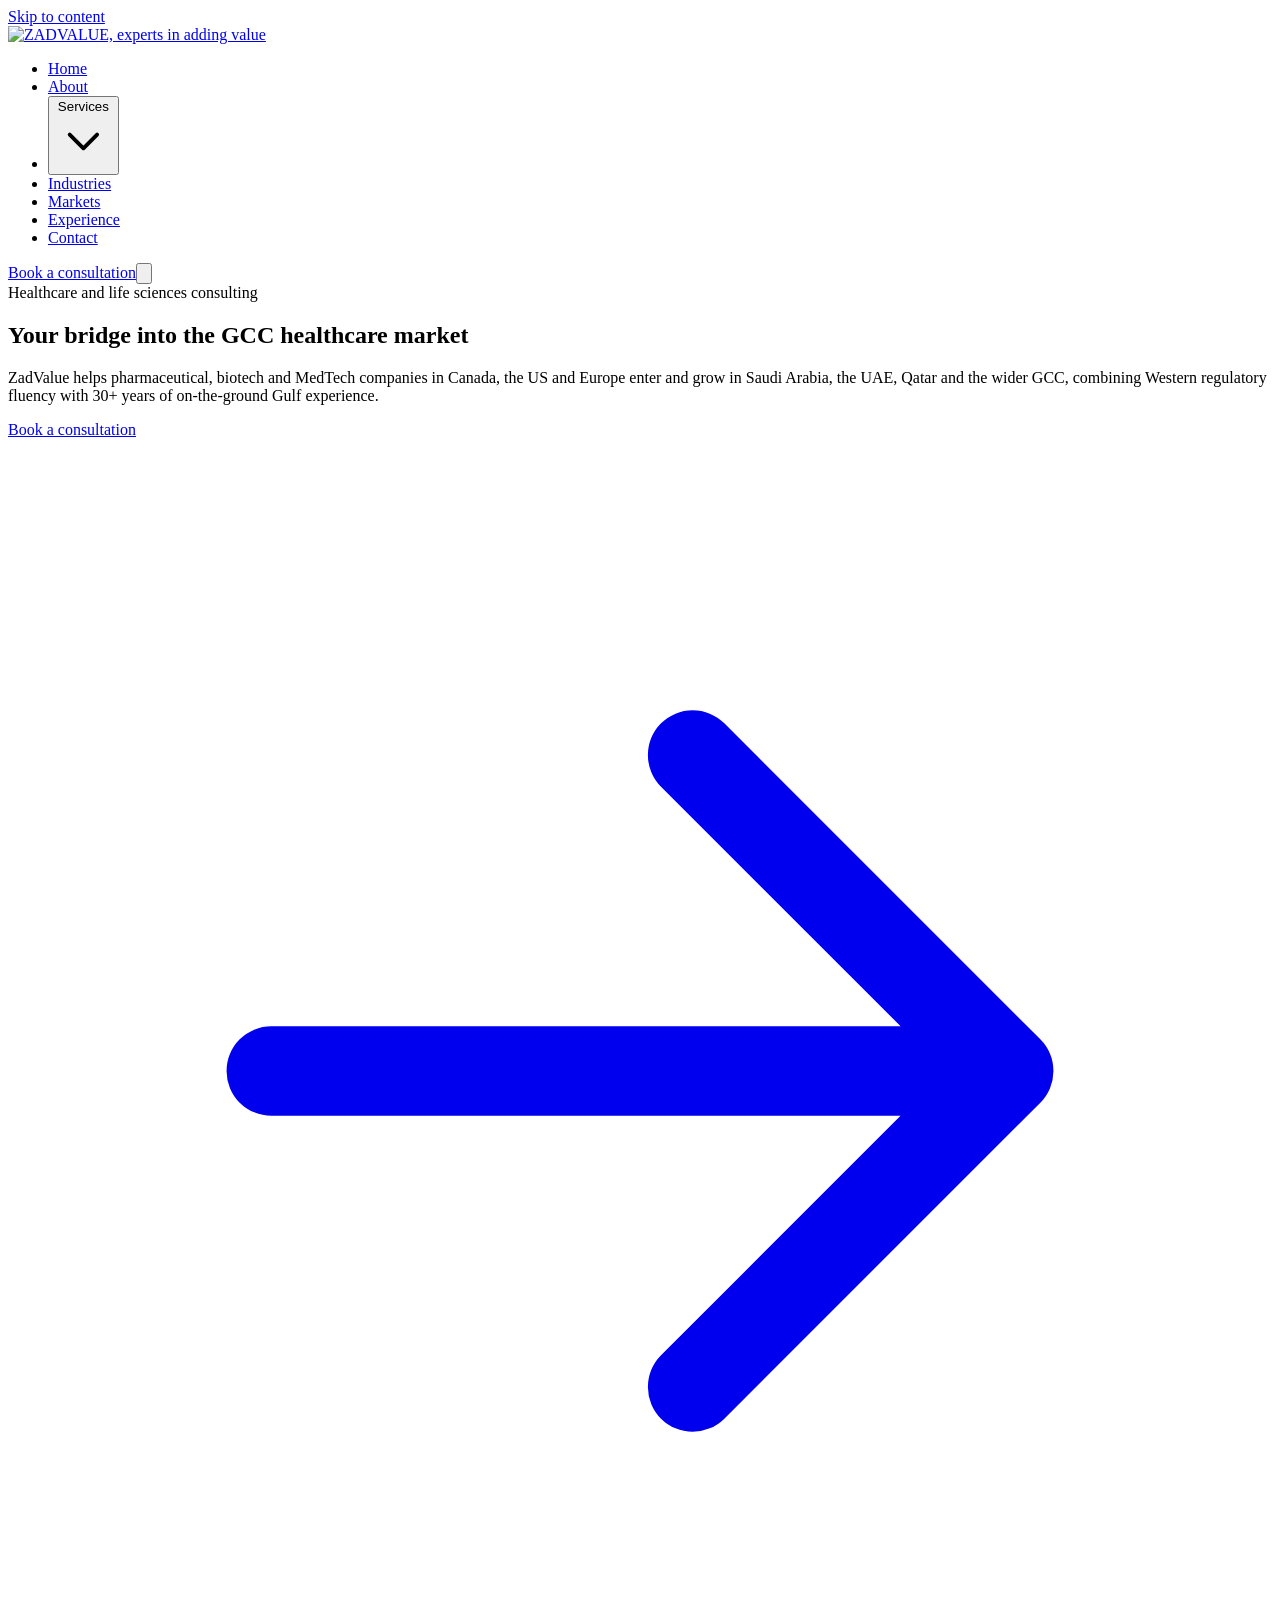
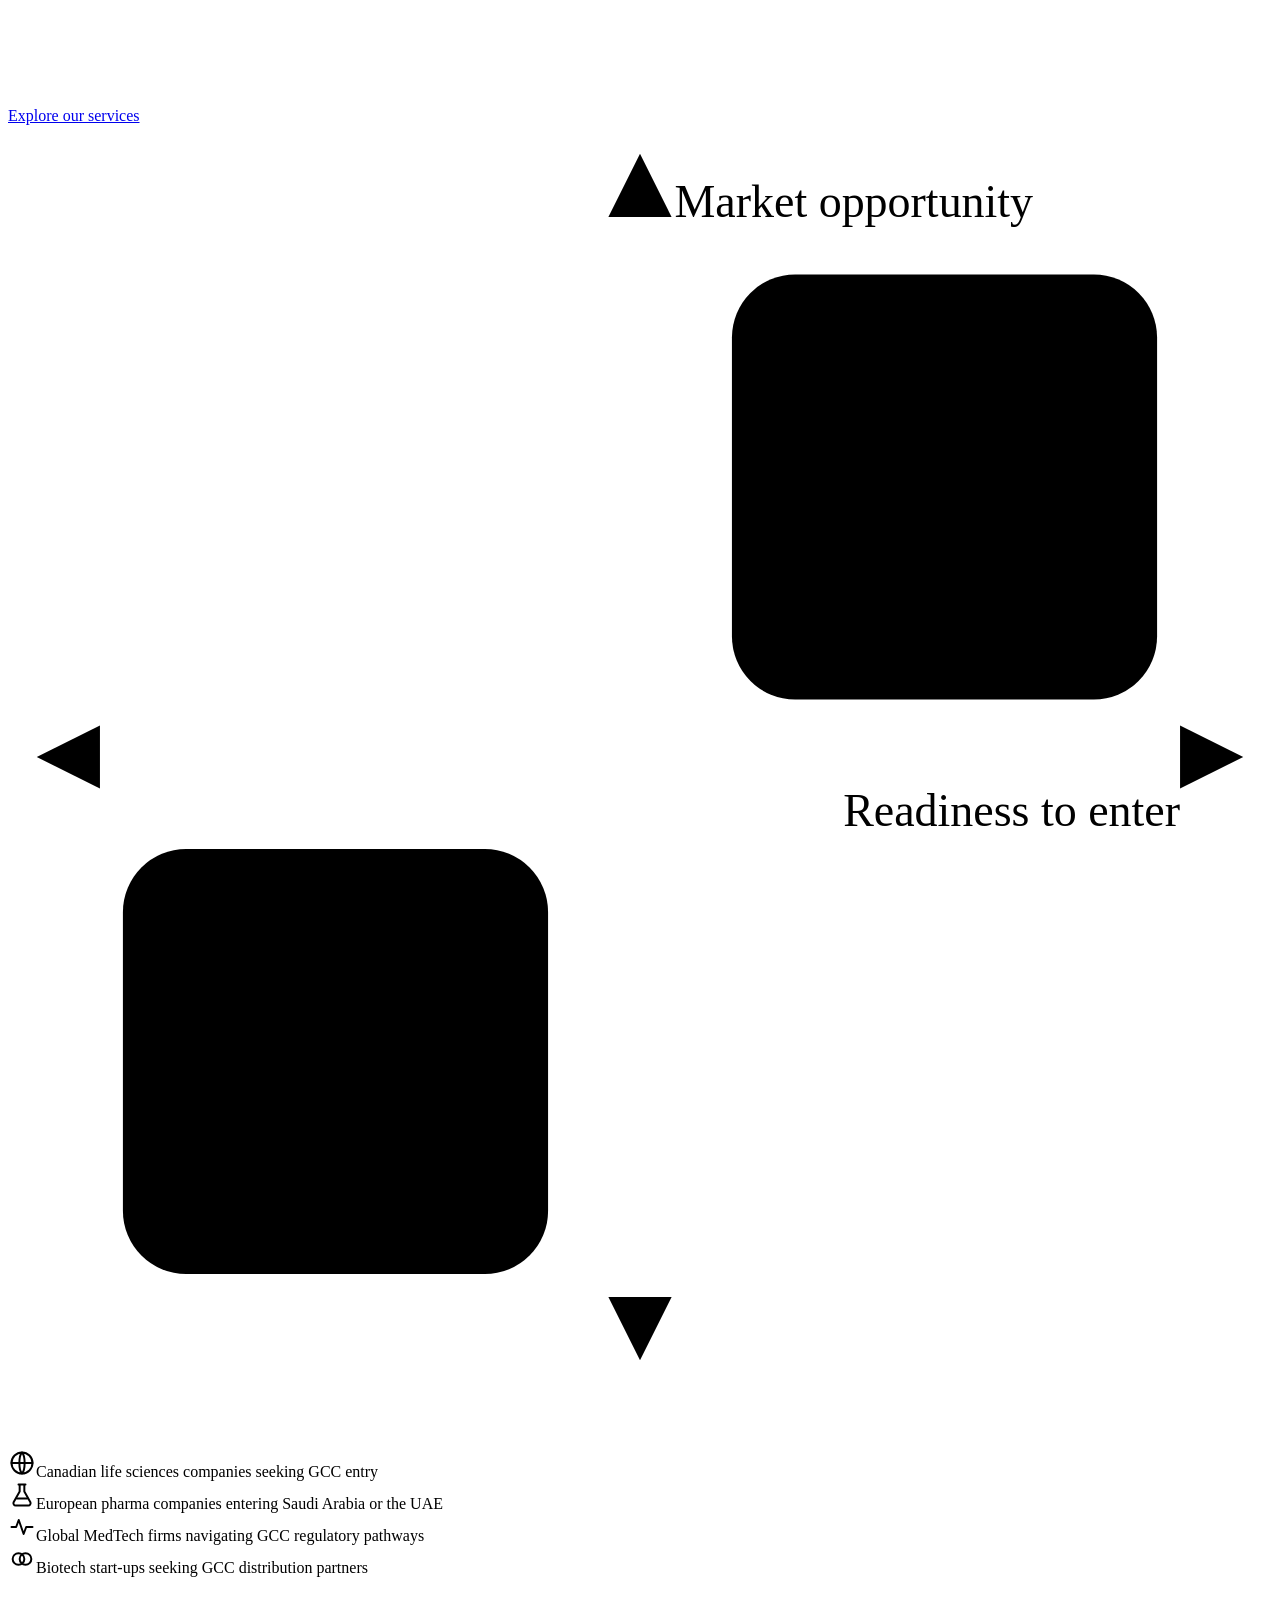
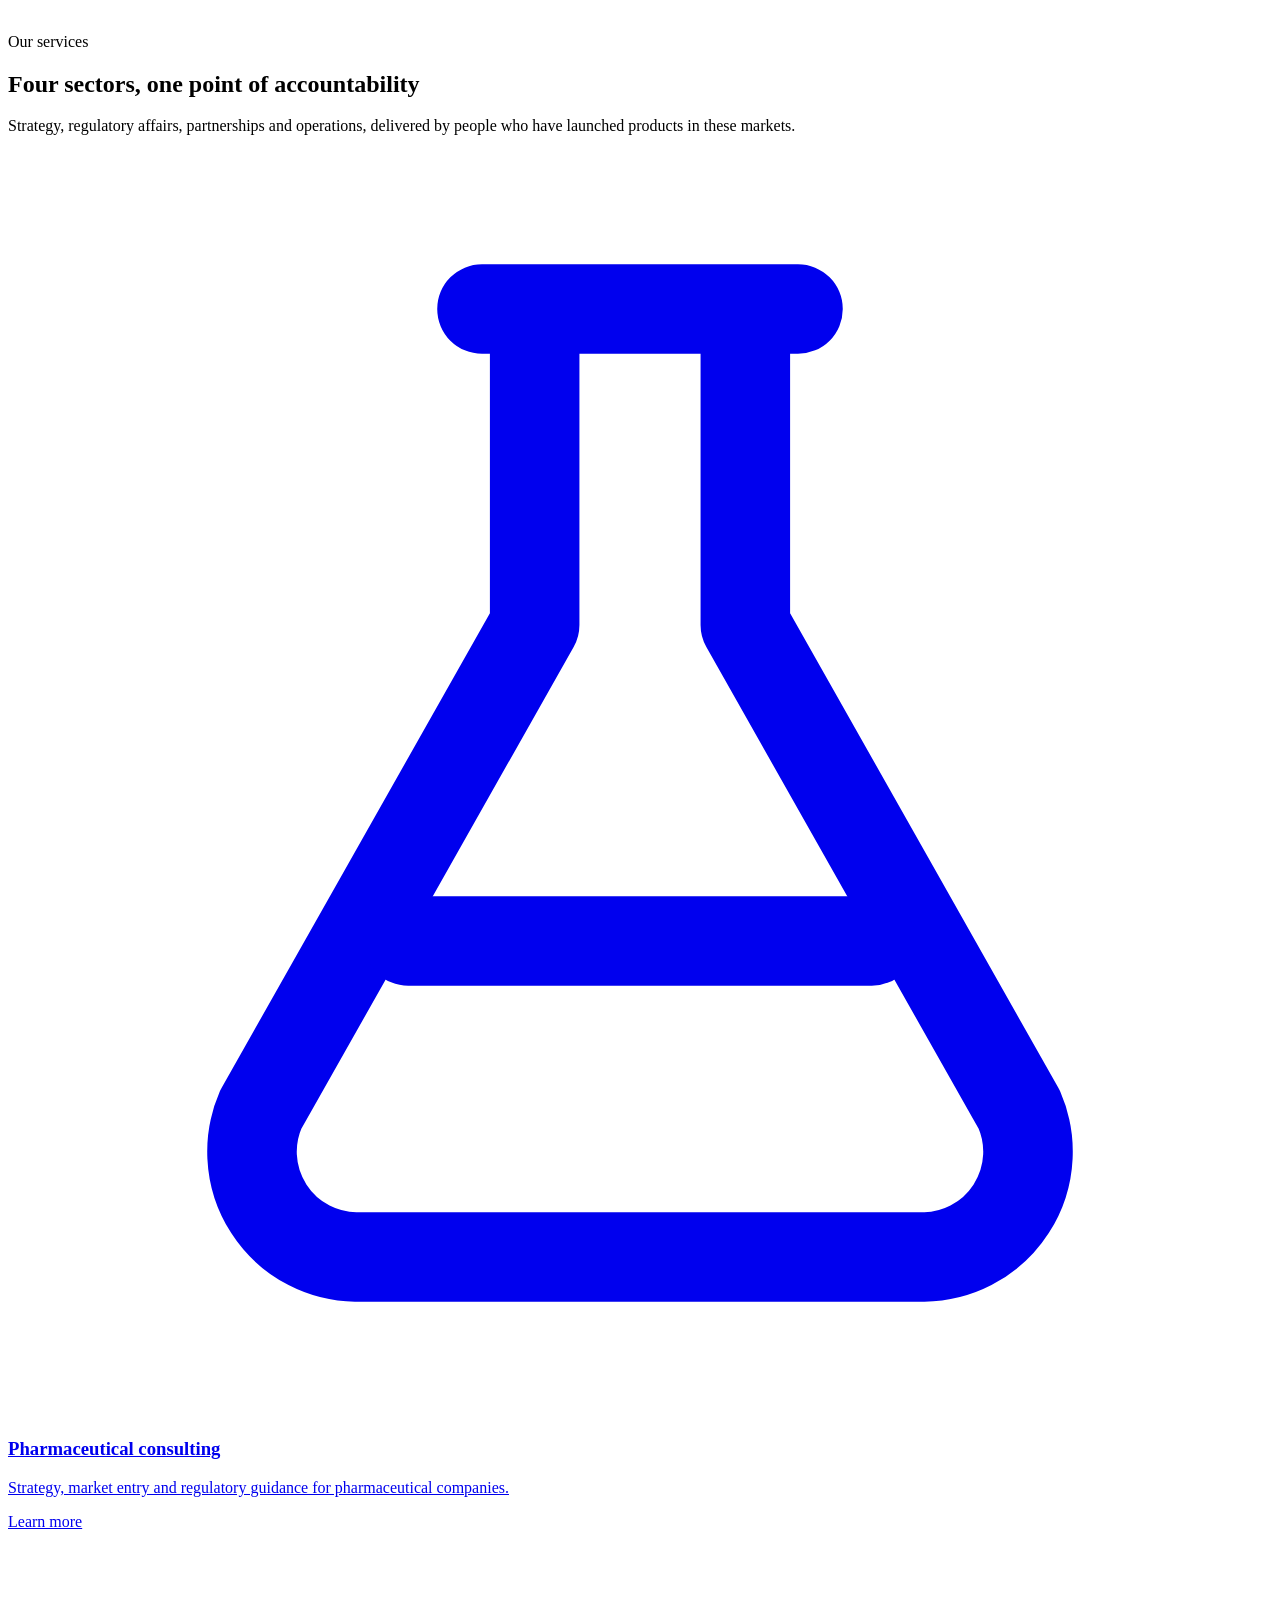
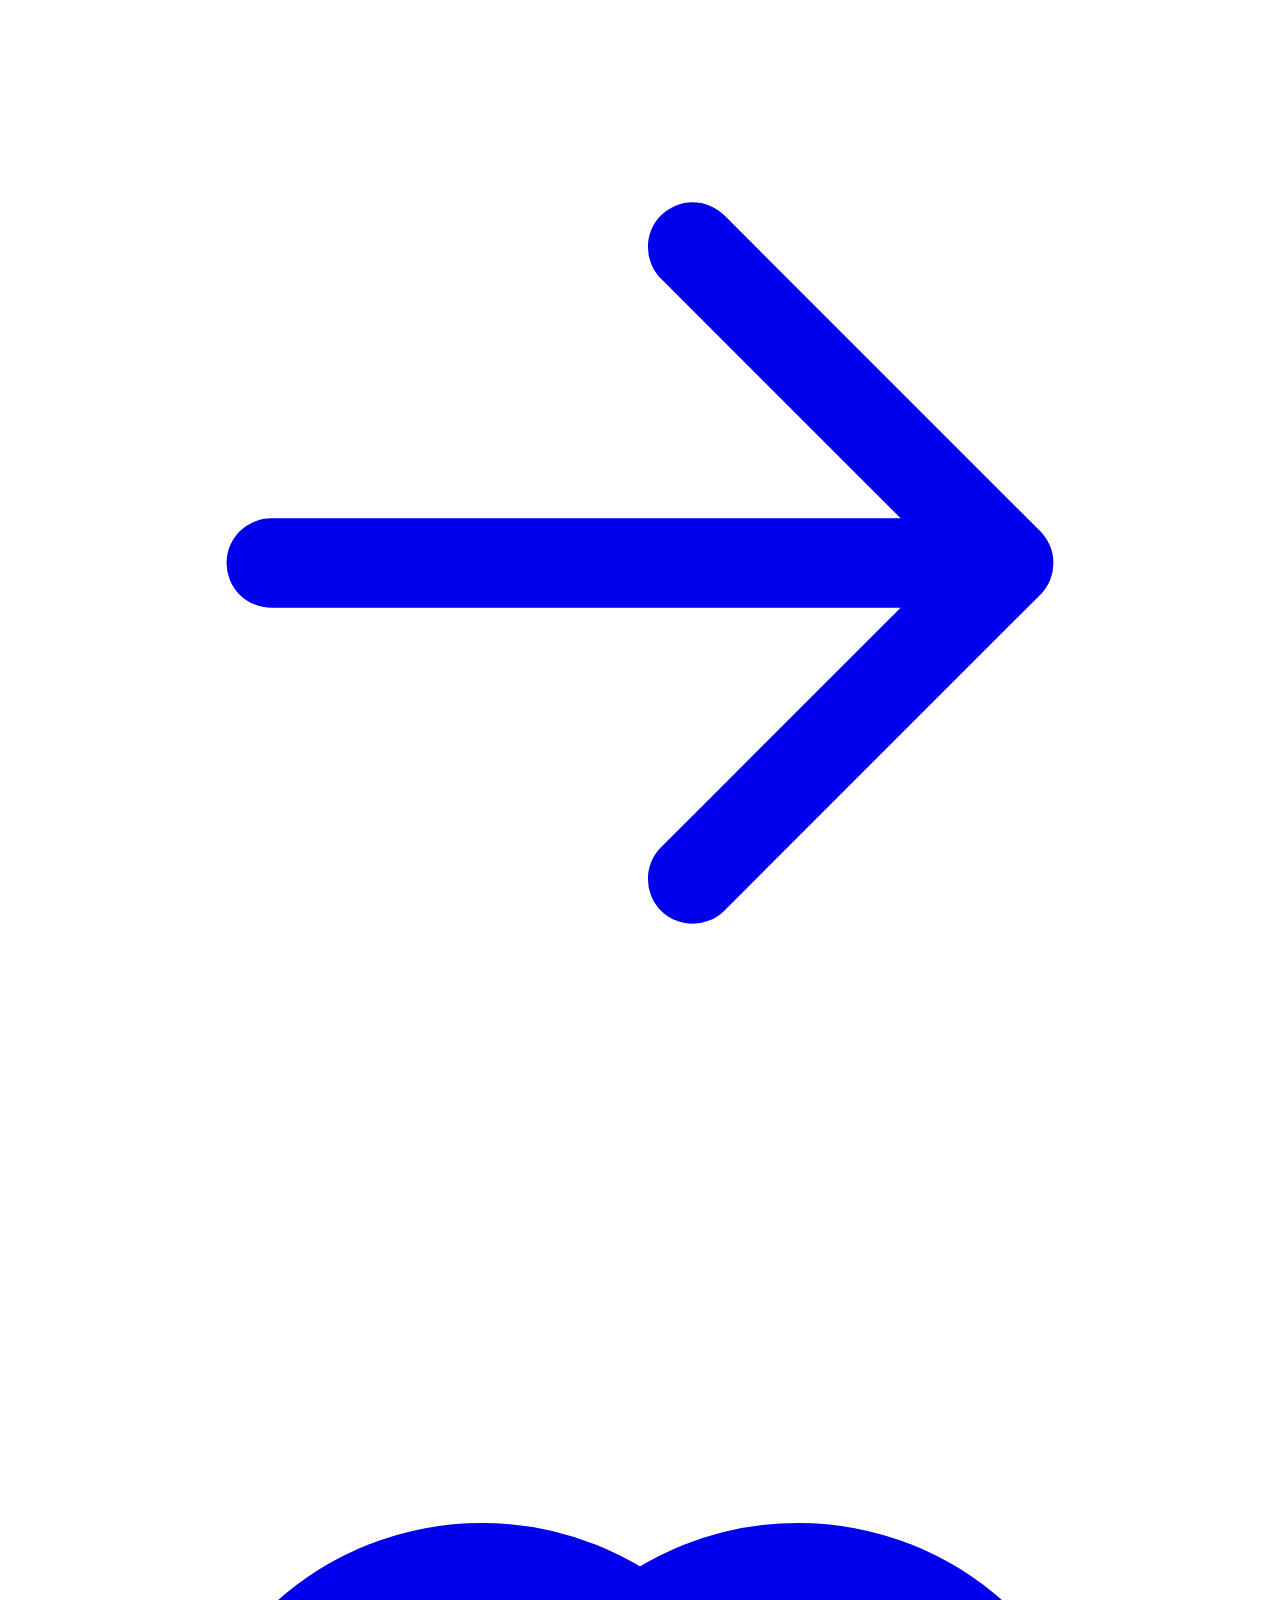
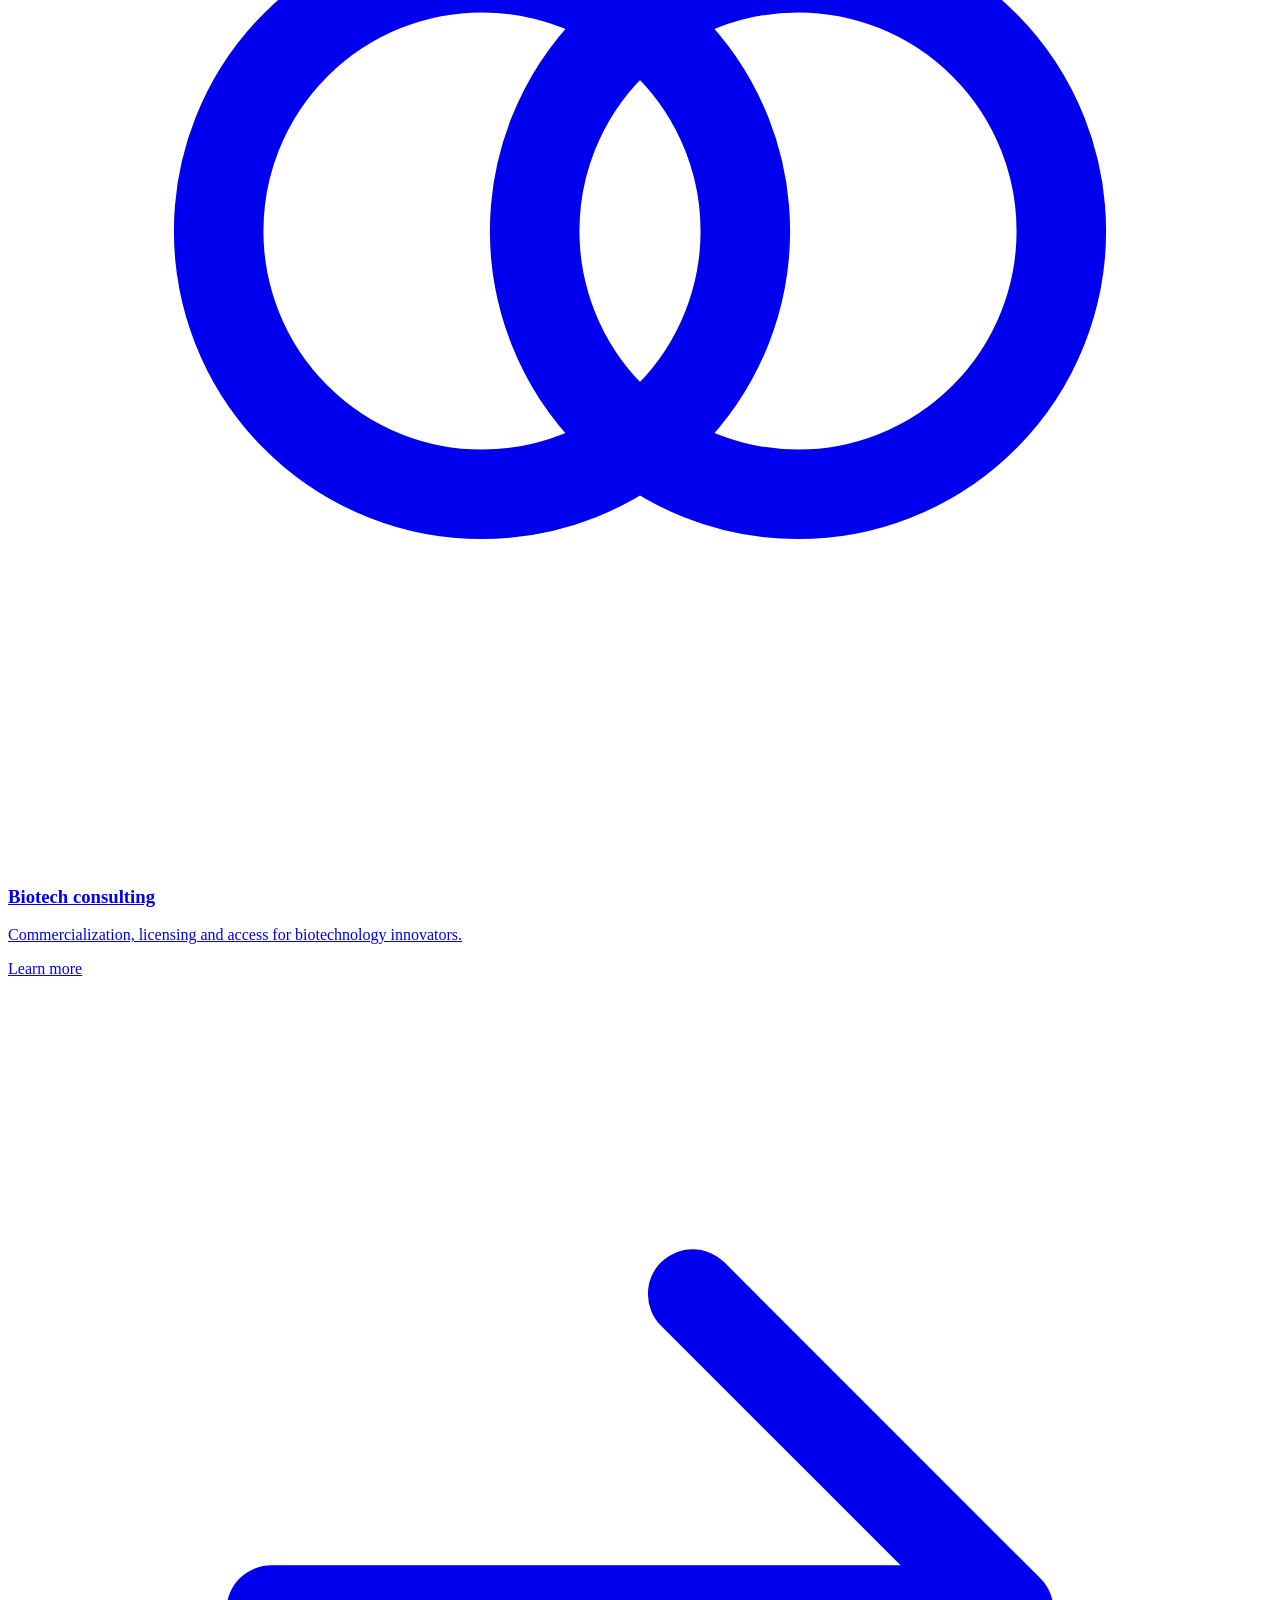
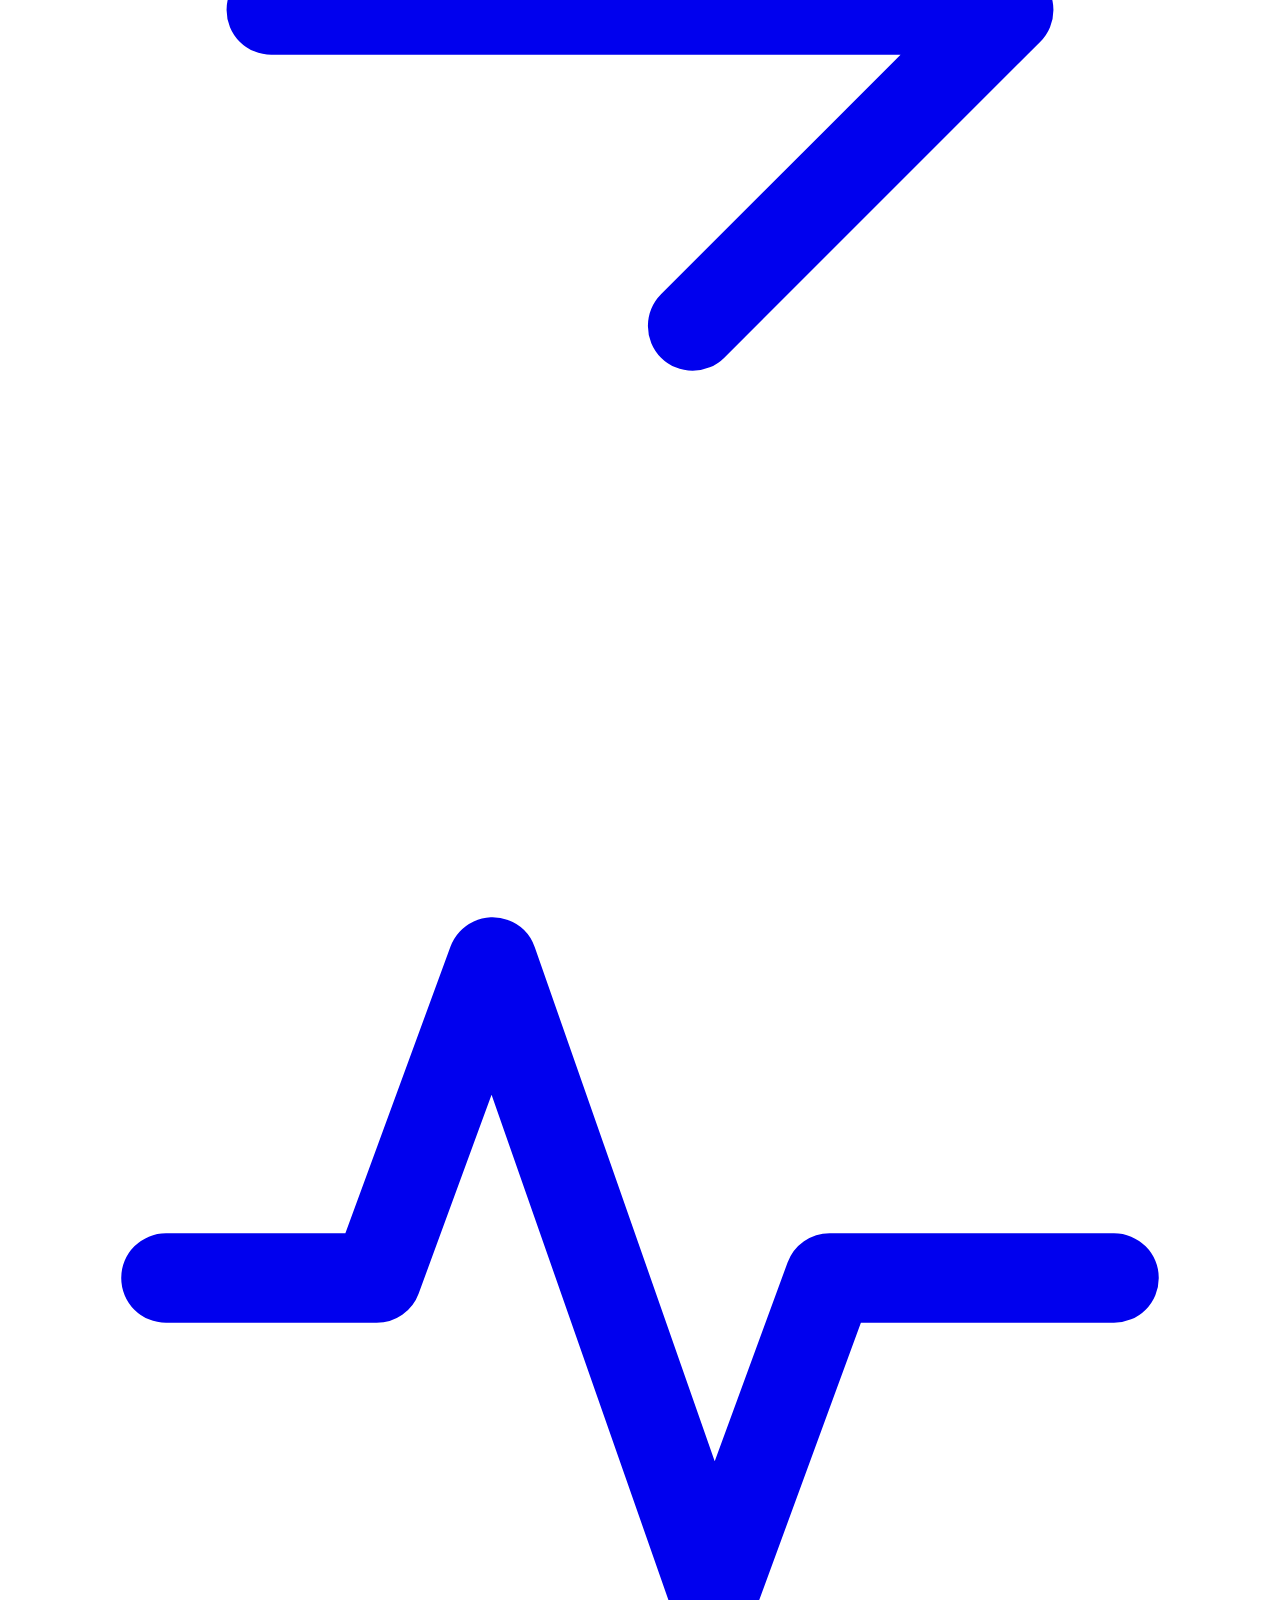
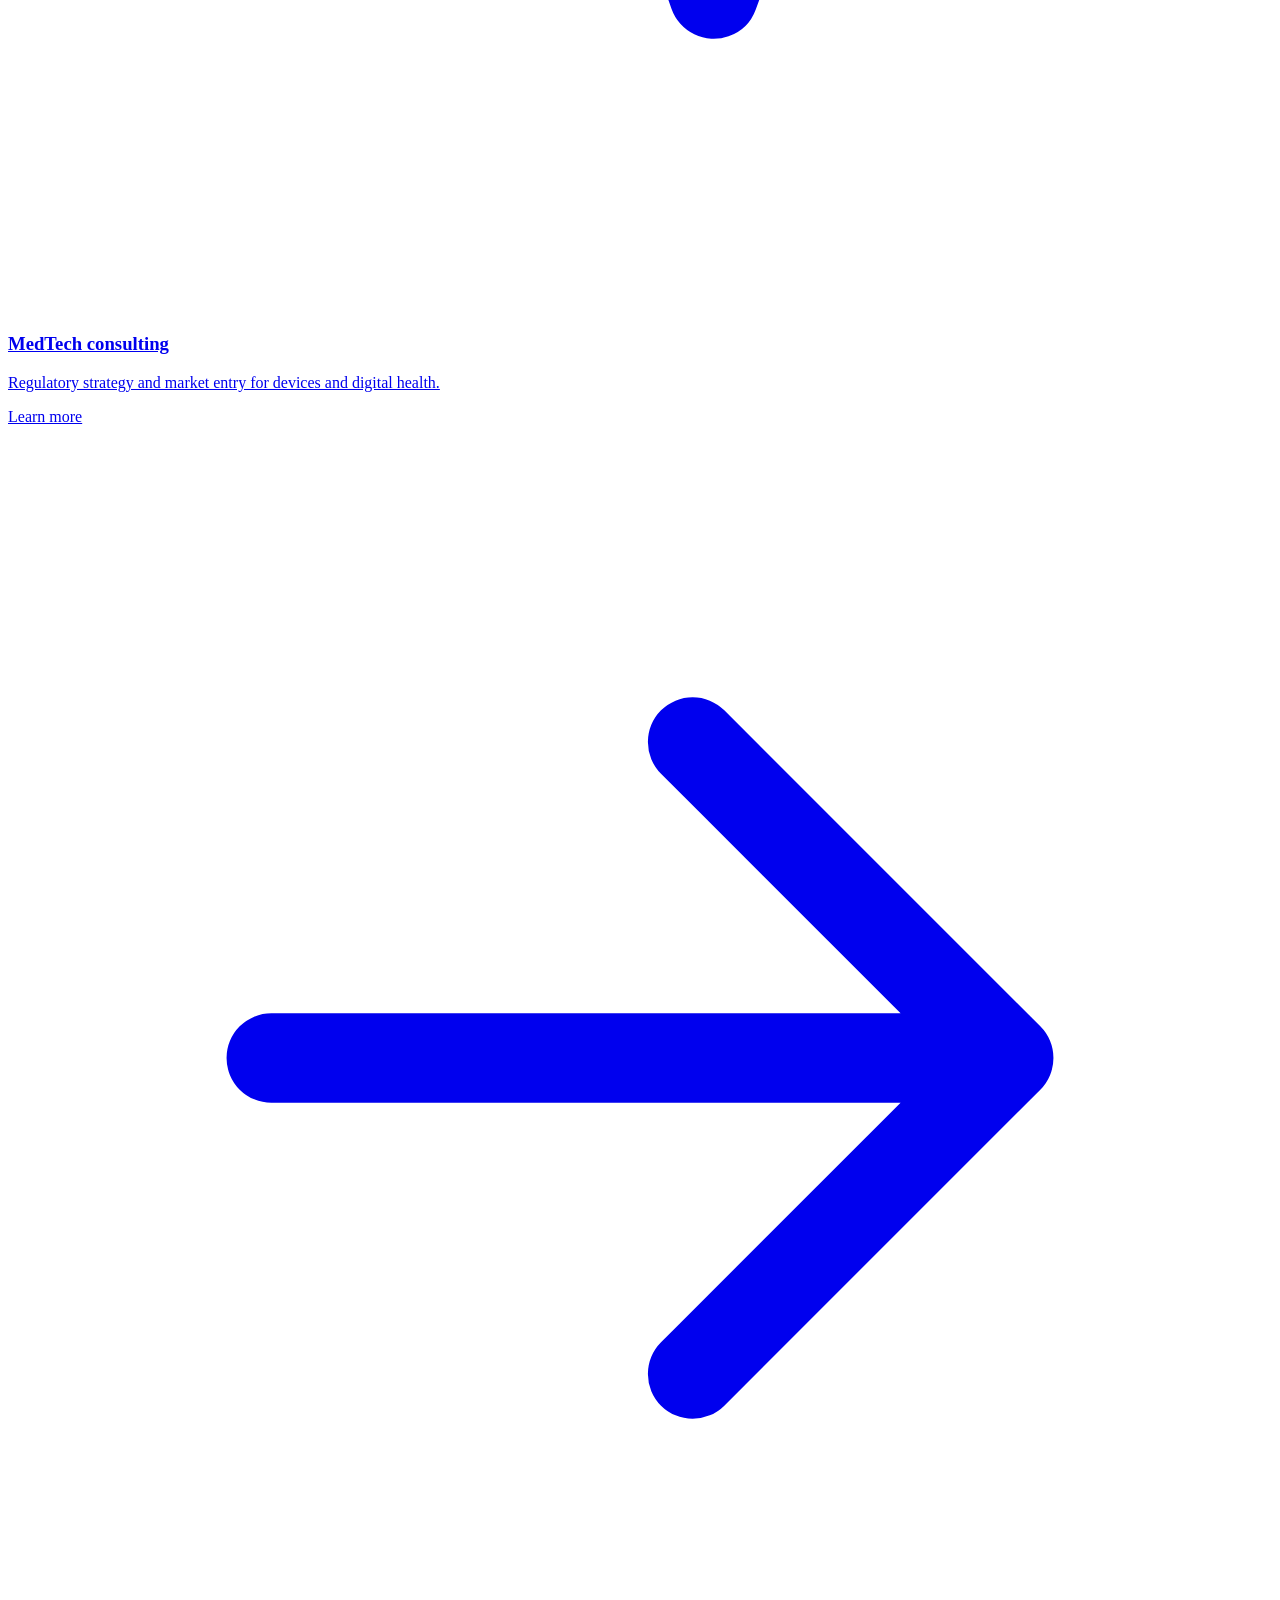
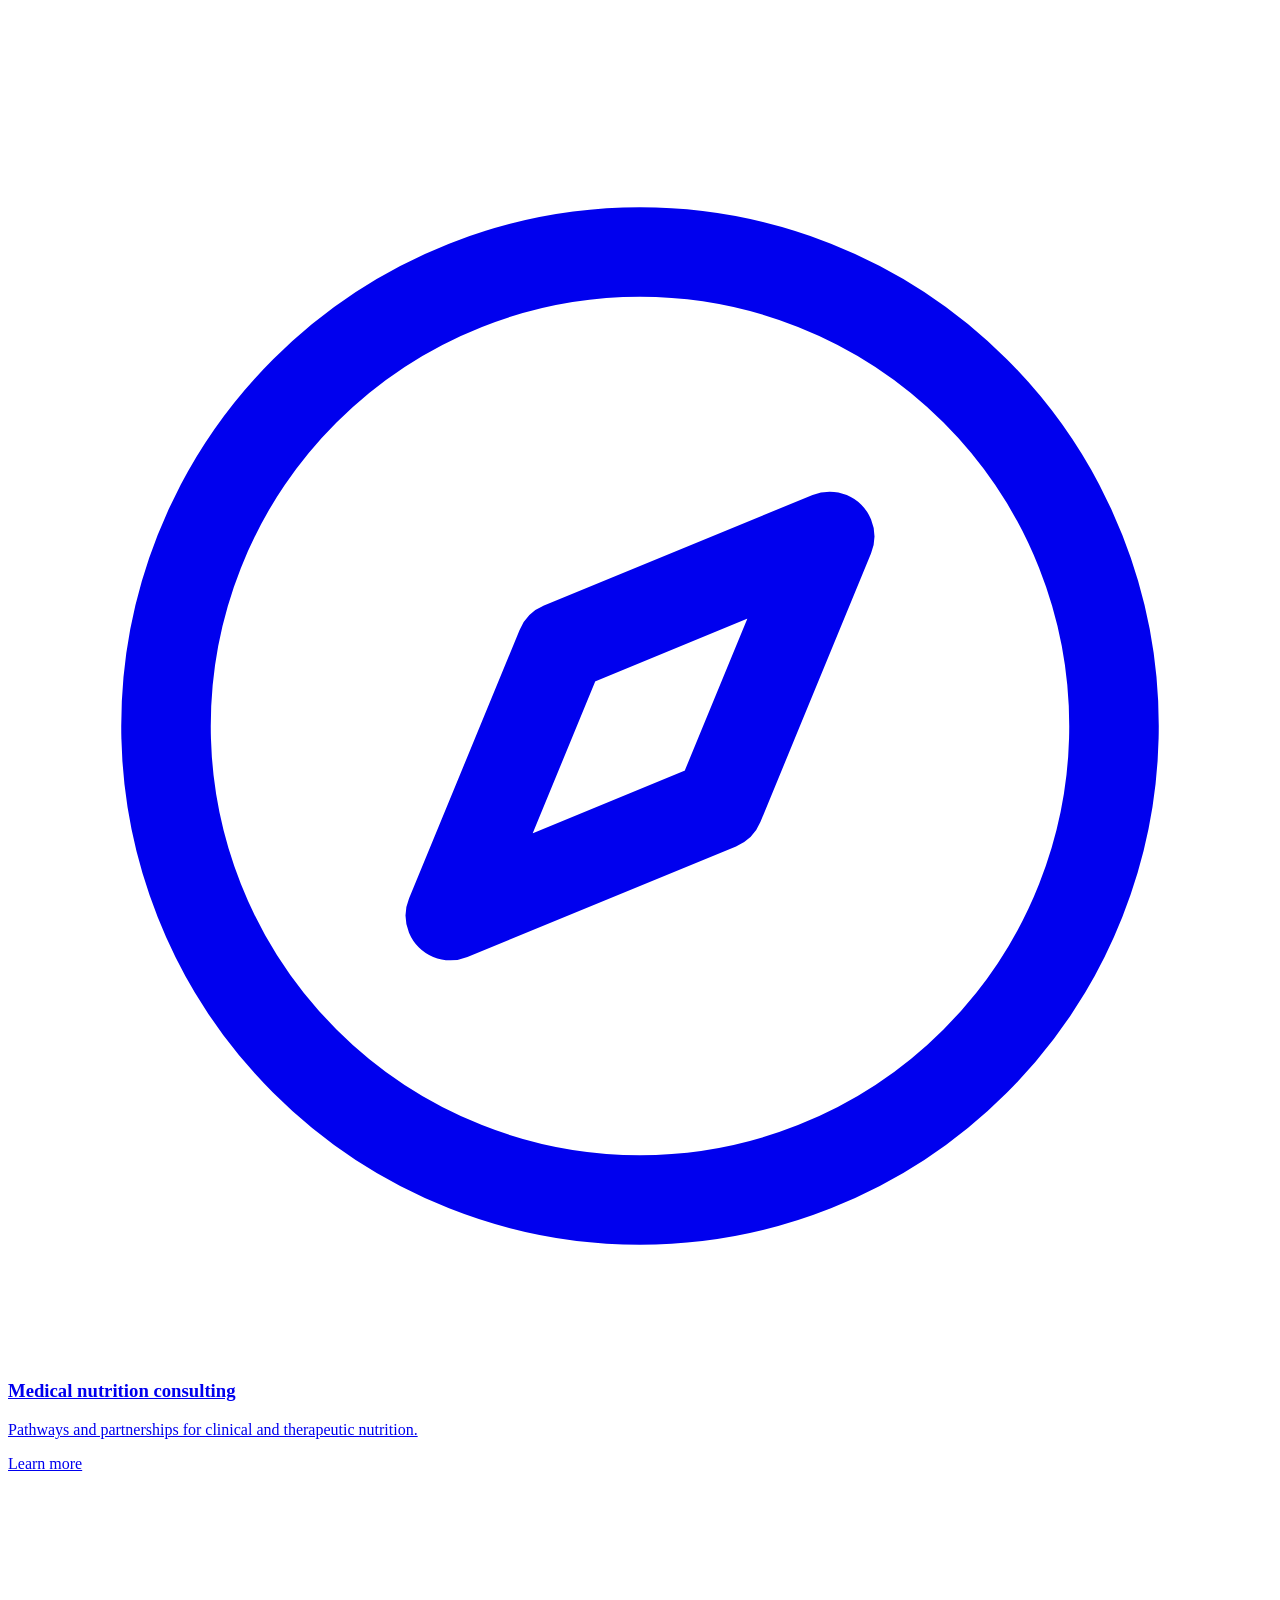
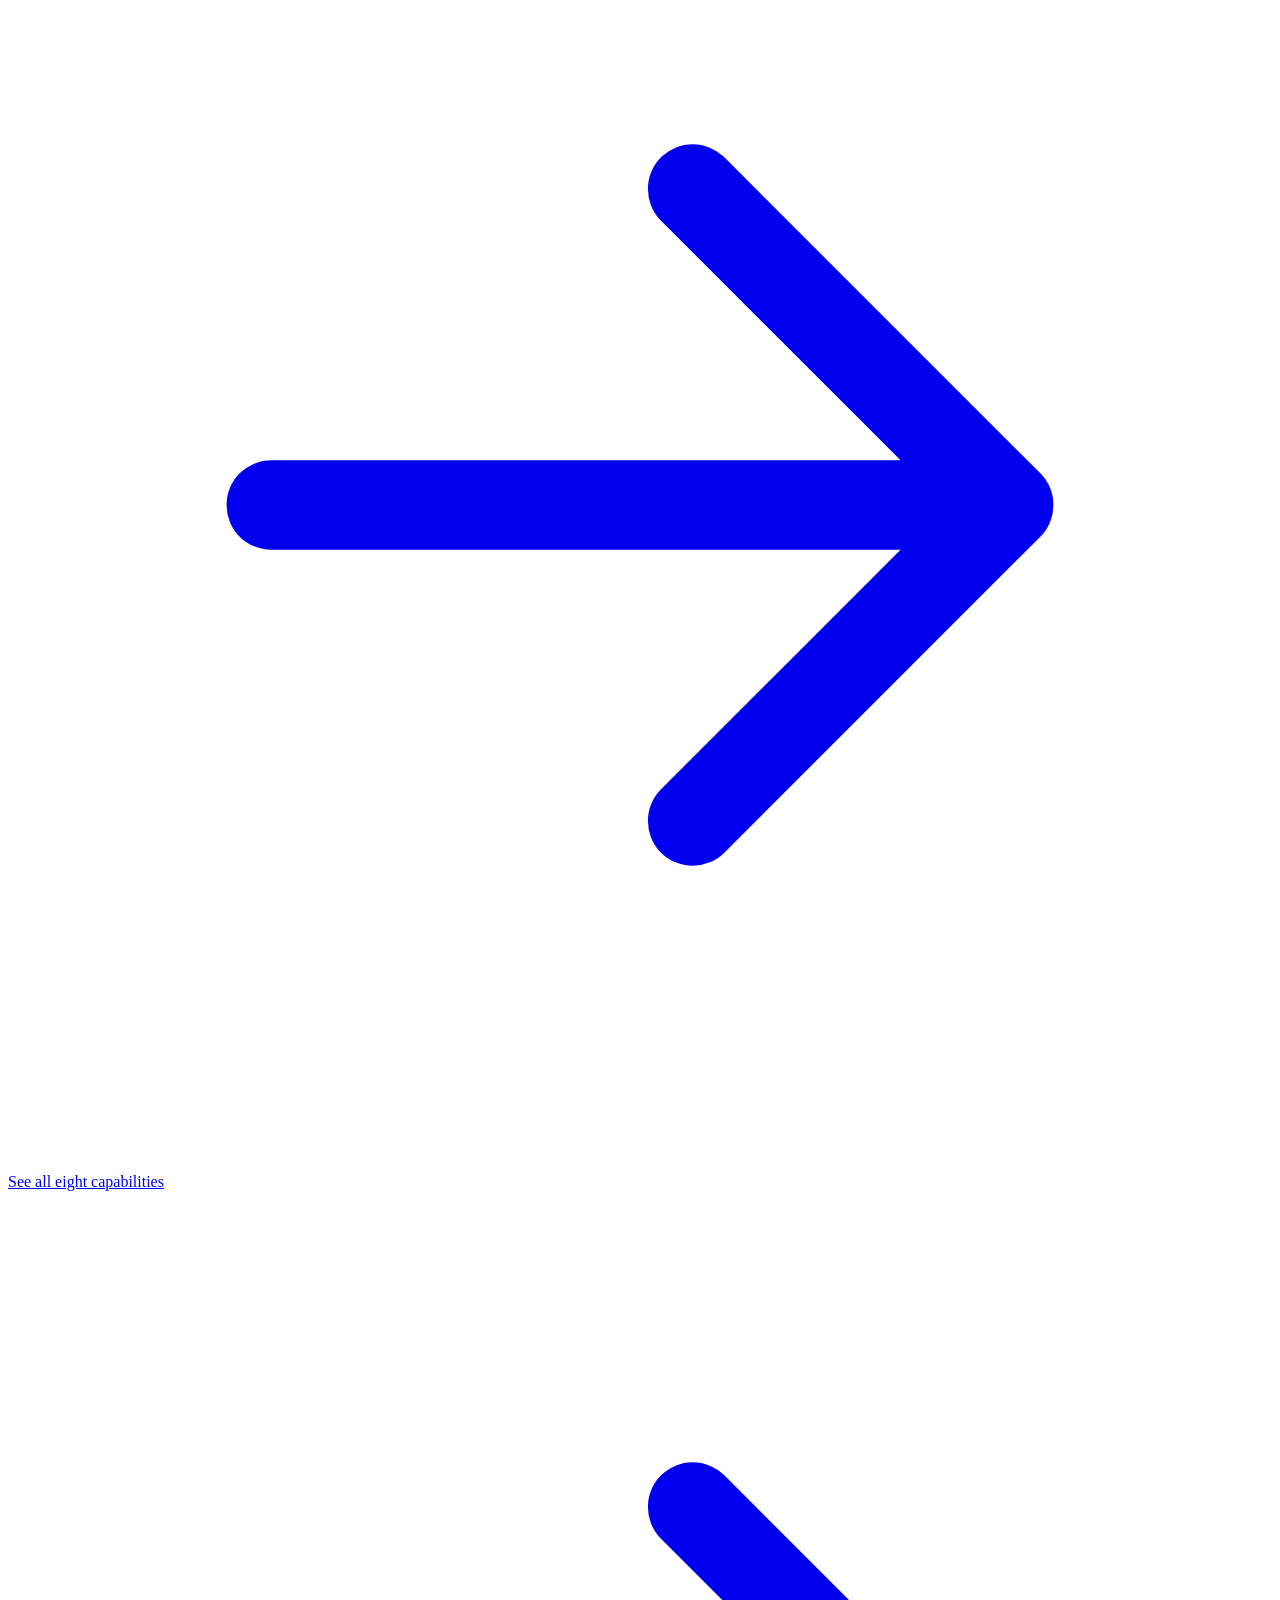
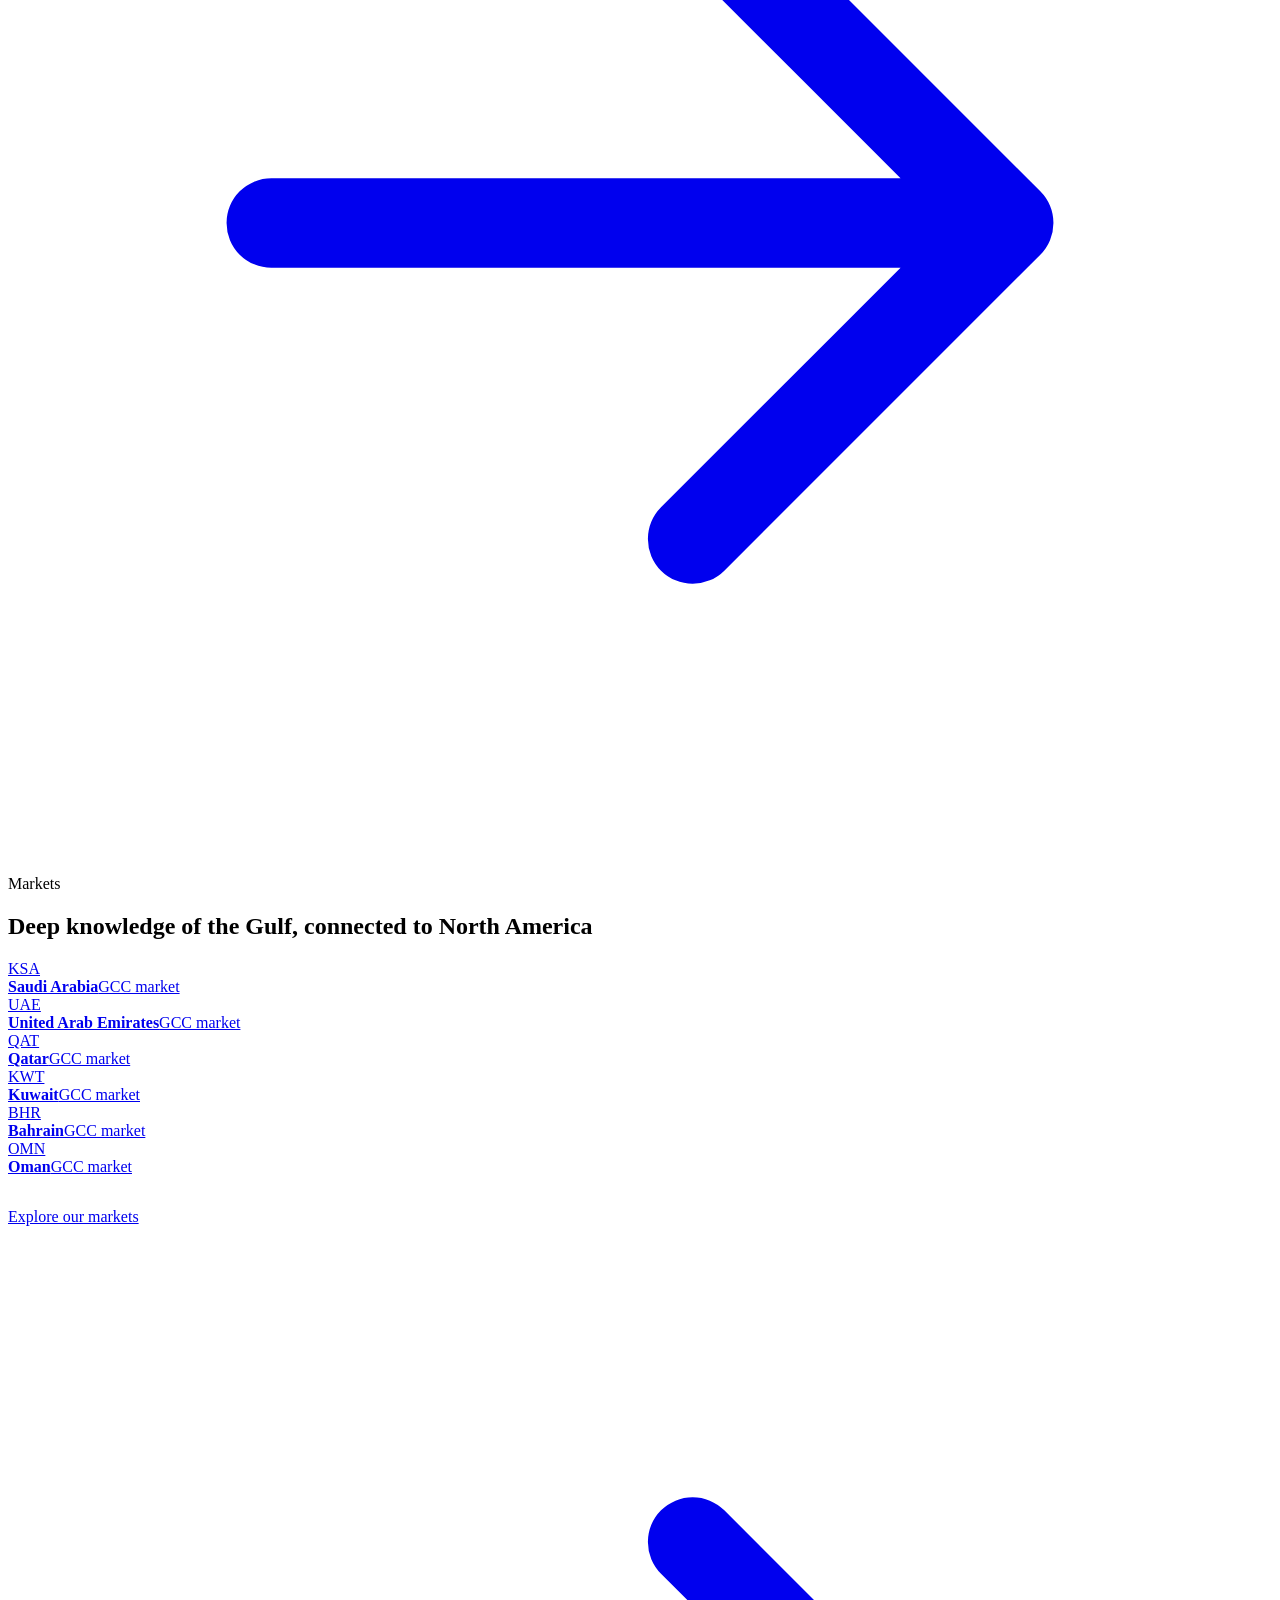
==== commit c42199dd: "Add files via upload" ====
--- a/index.html
+++ b/index.html
@@ -1,18 +1,18 @@
 <!doctype html>
 <html lang="en" data-theme="light"><head><meta charset="utf-8"><meta name="viewport" content="width=device-width, initial-scale=1">
-<title>ZadValue Inc - Healthcare & Pharmaceutical Consulting for the GCC and MENA</title><meta name="description" content="ZadValue helps pharmaceutical, biotech and MedTech companies enter and grow in the GCC and MENA healthcare markets. Book a consultation."><link rel="canonical" href="https://zadvalue.com/"><meta name="robots" content="index, follow, max-snippet:-1, max-image-preview:large">
+<title>ZadValue Inc - Healthcare & Pharmaceutical Consulting for the GCC and MENA</title><meta name="description" content="ZadValue helps pharmaceutical, biotech and MedTech companies enter and grow in the GCC and MENA healthcare markets. Book a consultation."><link rel="canonical" href="https://zadvalue.com/"><meta name="robots" content="noindex, nofollow">
 <meta property="og:type" content="website"><meta property="og:site_name" content="ZadValue Inc"><meta property="og:title" content="ZadValue Inc - Healthcare & Pharmaceutical Consulting for the GCC and MENA"><meta property="og:description" content="ZadValue helps pharmaceutical, biotech and MedTech companies enter and grow in the GCC and MENA healthcare markets. Book a consultation."><meta property="og:url" content="https://zadvalue.com/"><meta property="og:image" content="https://zadvalue.com/images/og-image.png"><meta property="og:locale" content="en_CA">
 <meta name="twitter:card" content="summary_large_image"><meta name="theme-color" content="#04264d">
-<link rel="icon" href="/favicon.svg" type="image/svg+xml"><link rel="apple-touch-icon" href="/images/apple-touch-icon.png">
+<link rel="icon" href="/zadvalue-site/favicon.svg" type="image/svg+xml"><link rel="apple-touch-icon" href="/zadvalue-site/images/apple-touch-icon.png">
 <link rel="preconnect" href="https://fonts.googleapis.com"><link rel="preconnect" href="https://fonts.gstatic.com" crossorigin>
-<link rel="stylesheet" href="/css/tokens.css"><link rel="stylesheet" href="/css/site.css"><script type="application/ld+json">{"@context": "https://schema.org", "@type": "Organization", "name": "ZadValue Inc", "url": "https://zadvalue.com/", "logo": "https://zadvalue.com/images/zadvalue-logo.svg", "description": "Healthcare and life sciences consulting for market entry, regulatory strategy and commercial growth in the GCC and MENA.", "email": "info@zadvalue.com", "telephone": "+1-902-989-3452", "address": {"@type": "PostalAddress", "addressLocality": "Bedford, Halifax", "addressRegion": "NS", "addressCountry": "CA"}, "sameAs": ["https://www.facebook.com/zadvalue/"]}</script></head>
+<link rel="stylesheet" href="/zadvalue-site/css/tokens.css"><link rel="stylesheet" href="/zadvalue-site/css/site.css"><script type="application/ld+json">{"@context": "https://schema.org", "@type": "Organization", "name": "ZadValue Inc", "url": "https://zadvalue.com/", "logo": "https://zadvalue.com/images/zadvalue-logo.svg", "description": "Healthcare and life sciences consulting for market entry, regulatory strategy and commercial growth in the GCC and MENA.", "email": "info@zadvalue.com", "telephone": "+1-902-989-3452", "address": {"@type": "PostalAddress", "addressLocality": "Bedford, Halifax", "addressRegion": "NS", "addressCountry": "CA"}, "sameAs": ["https://www.facebook.com/zadvalue/"]}</script></head>
 <body><a class="skip" href="#main">Skip to content</a>
-<header class="zv-header"><div class="zv-header__bar"><a class="zv-logo-link" href="/" aria-label="ZadValue home"><img class="zv-logo" src="/images/zadvalue-logo.svg" alt="ZADVALUE, experts in adding value" width="208" height="44"></a><nav aria-label="Primary"><ul class="zv-nav"><li><a href="/" aria-current="page">Home</a></li><li><a href="/about/">About</a></li><li class="zv-dropdown"><button class="zv-nav__item" aria-expanded="false" aria-controls="svc-panel">Services <svg viewBox="0 0 24 24" fill="none" stroke="currentColor" stroke-width="1.7" stroke-linecap="round" stroke-linejoin="round" aria-hidden="true" class=""><path d="M6 9l6 6 6-6"/></svg></button><div class="zv-dropdown__panel" id="svc-panel" hidden><h4>Services</h4><a href="/pharmaceutical-consulting/"><b style="font-weight:600">Pharmaceutical consulting</b><small>Strategy, market entry and regulatory guidance for pharmaceutical companies.</small></a><a href="/biotech-consulting/"><b style="font-weight:600">Biotech consulting</b><small>Commercialization, licensing and access for biotechnology innovators.</small></a><a href="/medtech-consulting/"><b style="font-weight:600">MedTech consulting</b><small>Regulatory strategy and market entry for devices and digital health.</small></a><a href="/medical-nutrition-consulting/"><b style="font-weight:600">Medical nutrition consulting</b><small>Pathways and partnerships for clinical and therapeutic nutrition.</small></a><a href="/services/"><b style="font-weight:600">All services</b><small>Eight capabilities, four sectors</small></a></div></li><li><a href="/industries/">Industries</a></li><li><a href="/markets/">Markets</a></li><li><a href="/experience/">Experience</a></li><li><a href="/contact/">Contact</a></li></ul></nav><a class="zv-btn zv-btn--primary zv-btn--sm zv-btn--cta" href="/contact/?topic=meeting">Book a consultation</a><button class="zv-burger" id="burger" aria-label="Open menu" aria-expanded="false" aria-controls="drawer"><svg viewBox="0 0 24 24" fill="none" stroke="currentColor" stroke-width="1.7" stroke-linecap="round" stroke-linejoin="round" aria-hidden="true" class=""><path d="M4 7h16M4 12h16M4 17h16"/></svg></button></div><nav class="zv-drawer" id="drawer" aria-label="Mobile" hidden><a href="/" aria-current="page">Home</a><a href="/about/">About</a><a href="/services/">Services</a><div class="sub"><a href="/pharmaceutical-consulting/">Pharmaceutical consulting</a><a href="/biotech-consulting/">Biotech consulting</a><a href="/medtech-consulting/">MedTech consulting</a><a href="/medical-nutrition-consulting/">Medical nutrition consulting</a></div><a href="/industries/">Industries</a><a href="/markets/">Markets</a><a href="/experience/">Experience</a><a href="/contact/">Contact</a><a class="zv-btn zv-btn--primary" href="/contact/?topic=meeting">Book a consultation</a></nav></header>
+<header class="zv-header"><div class="zv-header__bar"><a class="zv-logo-link" href="/zadvalue-site/" aria-label="ZadValue home"><img class="zv-logo" src="/zadvalue-site/images/zadvalue-logo.svg" alt="ZADVALUE, experts in adding value" width="208" height="44"></a><nav aria-label="Primary"><ul class="zv-nav"><li><a href="/zadvalue-site/" aria-current="page">Home</a></li><li><a href="/zadvalue-site/about/">About</a></li><li class="zv-dropdown"><button class="zv-nav__item" aria-expanded="false" aria-controls="svc-panel">Services <svg viewBox="0 0 24 24" fill="none" stroke="currentColor" stroke-width="1.7" stroke-linecap="round" stroke-linejoin="round" aria-hidden="true" class=""><path d="M6 9l6 6 6-6"/></svg></button><div class="zv-dropdown__panel" id="svc-panel" hidden><h4>Services</h4><a href="/zadvalue-site/pharmaceutical-consulting/"><b style="font-weight:600">Pharmaceutical consulting</b><small>Strategy, market entry and regulatory guidance for pharmaceutical companies.</small></a><a href="/zadvalue-site/biotech-consulting/"><b style="font-weight:600">Biotech consulting</b><small>Commercialization, licensing and access for biotechnology innovators.</small></a><a href="/zadvalue-site/medtech-consulting/"><b style="font-weight:600">MedTech consulting</b><small>Regulatory strategy and market entry for devices and digital health.</small></a><a href="/zadvalue-site/medical-nutrition-consulting/"><b style="font-weight:600">Medical nutrition consulting</b><small>Pathways and partnerships for clinical and therapeutic nutrition.</small></a><a href="/zadvalue-site/services/"><b style="font-weight:600">All services</b><small>Eight capabilities, four sectors</small></a></div></li><li><a href="/zadvalue-site/industries/">Industries</a></li><li><a href="/zadvalue-site/markets/">Markets</a></li><li><a href="/zadvalue-site/experience/">Experience</a></li><li><a href="/zadvalue-site/contact/">Contact</a></li></ul></nav><a class="zv-btn zv-btn--primary zv-btn--sm zv-btn--cta" href="/zadvalue-site/contact/?topic=meeting">Book a consultation</a><button class="zv-burger" id="burger" aria-label="Open menu" aria-expanded="false" aria-controls="drawer"><svg viewBox="0 0 24 24" fill="none" stroke="currentColor" stroke-width="1.7" stroke-linecap="round" stroke-linejoin="round" aria-hidden="true" class=""><path d="M4 7h16M4 12h16M4 17h16"/></svg></button></div><nav class="zv-drawer" id="drawer" aria-label="Mobile" hidden><a href="/zadvalue-site/" aria-current="page">Home</a><a href="/zadvalue-site/about/">About</a><a href="/zadvalue-site/services/">Services</a><div class="sub"><a href="/zadvalue-site/pharmaceutical-consulting/">Pharmaceutical consulting</a><a href="/zadvalue-site/biotech-consulting/">Biotech consulting</a><a href="/zadvalue-site/medtech-consulting/">MedTech consulting</a><a href="/zadvalue-site/medical-nutrition-consulting/">Medical nutrition consulting</a></div><a href="/zadvalue-site/industries/">Industries</a><a href="/zadvalue-site/markets/">Markets</a><a href="/zadvalue-site/experience/">Experience</a><a href="/zadvalue-site/contact/">Contact</a><a class="zv-btn zv-btn--primary" href="/zadvalue-site/contact/?topic=meeting">Book a consultation</a></nav></header>
 <main id="main" class="pg" tabindex="-1">
 <section class="hero"><div class="zv-container"><div class="hero__grid">
  <div><span class="zv-eyebrow">Healthcare and life sciences consulting</span><h1>Your bridge into the GCC healthcare market</h1>
   <p class="zv-lead">ZadValue helps pharmaceutical, biotech and MedTech companies in Canada, the US and Europe enter and grow in Saudi Arabia, the UAE, Qatar and the wider GCC, combining Western regulatory fluency with 30+ years of on-the-ground Gulf experience.</p>
-  <div class="hero__actions"><a class="zv-btn zv-btn--primary zv-btn--lg" href="/contact/?topic=meeting">Book a consultation <svg viewBox="0 0 24 24" fill="none" stroke="currentColor" stroke-width="1.7" stroke-linecap="round" stroke-linejoin="round" aria-hidden="true" class=""><path d="M5 12h14M13 6l6 6-6 6"/></svg></a><a class="zv-btn zv-btn--secondary zv-btn--lg" href="/services/">Explore our services</a></div></div>
+  <div class="hero__actions"><a class="zv-btn zv-btn--primary zv-btn--lg" href="/zadvalue-site/contact/?topic=meeting">Book a consultation <svg viewBox="0 0 24 24" fill="none" stroke="currentColor" stroke-width="1.7" stroke-linecap="round" stroke-linejoin="round" aria-hidden="true" class=""><path d="M5 12h14M13 6l6 6-6 6"/></svg></a><a class="zv-btn zv-btn--secondary zv-btn--lg" href="/zadvalue-site/services/">Explore our services</a></div></div>
  <div class="panel"><svg class="zv-matrix" viewBox="0 0 440 440" role="img" aria-label="Quadrant diagram of market opportunity against readiness to enter, with the priority quadrant highlighted">
   <g style="stroke:var(--brand-blue);stroke-width:4;stroke-linecap:round"><path d="M220 30V410M30 220H410"/></g>
   <g style="fill:var(--brand-blue)"><polygon points="220,10 209,32 231,32"/><polygon points="220,430 209,408 231,408"/><polygon points="10,220 32,209 32,231"/><polygon points="430,220 408,209 408,231"/></g>
@@ -27,9 +27,9 @@
  <div><svg viewBox="0 0 24 24" width="28" height="28" fill="none" stroke="currentColor" stroke-width="1.7" stroke-linecap="round" stroke-linejoin="round" aria-hidden="true" class=""><path d="M3 12h4l2.2-6 4.2 12 2.2-6H21"/></svg><span>Global MedTech firms navigating GCC regulatory pathways</span></div>
  <div><svg viewBox="0 0 24 24" width="28" height="28" fill="none" stroke="currentColor" stroke-width="1.7" stroke-linecap="round" stroke-linejoin="round" aria-hidden="true" class=""><circle cx="9" cy="12" r="5"/><circle cx="15" cy="12" r="5"/></svg><span>Biotech start-ups seeking GCC distribution partners</span></div></div></div></section>
 <section class="zv-band"><div class="zv-container"><div class="zv-secthead"><span class="zv-eyebrow">Our services</span><h2 class="zv-h2">Four sectors, one point of accountability</h2><p class="zv-lead">Strategy, regulatory affairs, partnerships and operations, delivered by people who have launched products in these markets.</p></div>
- <div class="zv-grid" style="--min:250px"><a class="zv-card zv-service" href="/pharmaceutical-consulting/"><div class="zv-service__top"><span class="zv-icon-tile"><svg viewBox="0 0 24 24" fill="none" stroke="currentColor" stroke-width="1.7" stroke-linecap="round" stroke-linejoin="round" aria-hidden="true" class=""><path d="M9 3h6M10 3v6l-5.2 9.2A2 2 0 0 0 6.6 21h10.8a2 2 0 0 0 1.8-2.8L14 9V3"/><path d="M7.6 15h8.8"/></svg></span></div><h3>Pharmaceutical consulting</h3><p>Strategy, market entry and regulatory guidance for pharmaceutical companies.</p><span class="zv-link">Learn more <svg viewBox="0 0 24 24" fill="none" stroke="currentColor" stroke-width="1.7" stroke-linecap="round" stroke-linejoin="round" aria-hidden="true" class=""><path d="M5 12h14M13 6l6 6-6 6"/></svg></span></a><a class="zv-card zv-service" href="/biotech-consulting/"><div class="zv-service__top"><span class="zv-icon-tile"><svg viewBox="0 0 24 24" fill="none" stroke="currentColor" stroke-width="1.7" stroke-linecap="round" stroke-linejoin="round" aria-hidden="true" class=""><circle cx="9" cy="12" r="5"/><circle cx="15" cy="12" r="5"/></svg></span></div><h3>Biotech consulting</h3><p>Commercialization, licensing and access for biotechnology innovators.</p><span class="zv-link">Learn more <svg viewBox="0 0 24 24" fill="none" stroke="currentColor" stroke-width="1.7" stroke-linecap="round" stroke-linejoin="round" aria-hidden="true" class=""><path d="M5 12h14M13 6l6 6-6 6"/></svg></span></a><a class="zv-card zv-service" href="/medtech-consulting/"><div class="zv-service__top"><span class="zv-icon-tile"><svg viewBox="0 0 24 24" fill="none" stroke="currentColor" stroke-width="1.7" stroke-linecap="round" stroke-linejoin="round" aria-hidden="true" class=""><path d="M3 12h4l2.2-6 4.2 12 2.2-6H21"/></svg></span></div><h3>MedTech consulting</h3><p>Regulatory strategy and market entry for devices and digital health.</p><span class="zv-link">Learn more <svg viewBox="0 0 24 24" fill="none" stroke="currentColor" stroke-width="1.7" stroke-linecap="round" stroke-linejoin="round" aria-hidden="true" class=""><path d="M5 12h14M13 6l6 6-6 6"/></svg></span></a><a class="zv-card zv-service" href="/medical-nutrition-consulting/"><div class="zv-service__top"><span class="zv-icon-tile"><svg viewBox="0 0 24 24" fill="none" stroke="currentColor" stroke-width="1.7" stroke-linecap="round" stroke-linejoin="round" aria-hidden="true" class=""><circle cx="12" cy="12" r="9"/><path d="M15.6 8.4l-2.1 5.1-5.1 2.1 2.1-5.1z"/></svg></span></div><h3>Medical nutrition consulting</h3><p>Pathways and partnerships for clinical and therapeutic nutrition.</p><span class="zv-link">Learn more <svg viewBox="0 0 24 24" fill="none" stroke="currentColor" stroke-width="1.7" stroke-linecap="round" stroke-linejoin="round" aria-hidden="true" class=""><path d="M5 12h14M13 6l6 6-6 6"/></svg></span></a></div><p style="margin-top:32px"><a class="zv-link" href="/services/">See all eight capabilities <svg viewBox="0 0 24 24" fill="none" stroke="currentColor" stroke-width="1.7" stroke-linecap="round" stroke-linejoin="round" aria-hidden="true" class=""><path d="M5 12h14M13 6l6 6-6 6"/></svg></a></p></div></section>
+ <div class="zv-grid" style="--min:250px"><a class="zv-card zv-service" href="/zadvalue-site/pharmaceutical-consulting/"><div class="zv-service__top"><span class="zv-icon-tile"><svg viewBox="0 0 24 24" fill="none" stroke="currentColor" stroke-width="1.7" stroke-linecap="round" stroke-linejoin="round" aria-hidden="true" class=""><path d="M9 3h6M10 3v6l-5.2 9.2A2 2 0 0 0 6.6 21h10.8a2 2 0 0 0 1.8-2.8L14 9V3"/><path d="M7.6 15h8.8"/></svg></span></div><h3>Pharmaceutical consulting</h3><p>Strategy, market entry and regulatory guidance for pharmaceutical companies.</p><span class="zv-link">Learn more <svg viewBox="0 0 24 24" fill="none" stroke="currentColor" stroke-width="1.7" stroke-linecap="round" stroke-linejoin="round" aria-hidden="true" class=""><path d="M5 12h14M13 6l6 6-6 6"/></svg></span></a><a class="zv-card zv-service" href="/zadvalue-site/biotech-consulting/"><div class="zv-service__top"><span class="zv-icon-tile"><svg viewBox="0 0 24 24" fill="none" stroke="currentColor" stroke-width="1.7" stroke-linecap="round" stroke-linejoin="round" aria-hidden="true" class=""><circle cx="9" cy="12" r="5"/><circle cx="15" cy="12" r="5"/></svg></span></div><h3>Biotech consulting</h3><p>Commercialization, licensing and access for biotechnology innovators.</p><span class="zv-link">Learn more <svg viewBox="0 0 24 24" fill="none" stroke="currentColor" stroke-width="1.7" stroke-linecap="round" stroke-linejoin="round" aria-hidden="true" class=""><path d="M5 12h14M13 6l6 6-6 6"/></svg></span></a><a class="zv-card zv-service" href="/zadvalue-site/medtech-consulting/"><div class="zv-service__top"><span class="zv-icon-tile"><svg viewBox="0 0 24 24" fill="none" stroke="currentColor" stroke-width="1.7" stroke-linecap="round" stroke-linejoin="round" aria-hidden="true" class=""><path d="M3 12h4l2.2-6 4.2 12 2.2-6H21"/></svg></span></div><h3>MedTech consulting</h3><p>Regulatory strategy and market entry for devices and digital health.</p><span class="zv-link">Learn more <svg viewBox="0 0 24 24" fill="none" stroke="currentColor" stroke-width="1.7" stroke-linecap="round" stroke-linejoin="round" aria-hidden="true" class=""><path d="M5 12h14M13 6l6 6-6 6"/></svg></span></a><a class="zv-card zv-service" href="/zadvalue-site/medical-nutrition-consulting/"><div class="zv-service__top"><span class="zv-icon-tile"><svg viewBox="0 0 24 24" fill="none" stroke="currentColor" stroke-width="1.7" stroke-linecap="round" stroke-linejoin="round" aria-hidden="true" class=""><circle cx="12" cy="12" r="9"/><path d="M15.6 8.4l-2.1 5.1-5.1 2.1 2.1-5.1z"/></svg></span></div><h3>Medical nutrition consulting</h3><p>Pathways and partnerships for clinical and therapeutic nutrition.</p><span class="zv-link">Learn more <svg viewBox="0 0 24 24" fill="none" stroke="currentColor" stroke-width="1.7" stroke-linecap="round" stroke-linejoin="round" aria-hidden="true" class=""><path d="M5 12h14M13 6l6 6-6 6"/></svg></span></a></div><p style="margin-top:32px"><a class="zv-link" href="/zadvalue-site/services/">See all eight capabilities <svg viewBox="0 0 24 24" fill="none" stroke="currentColor" stroke-width="1.7" stroke-linecap="round" stroke-linejoin="round" aria-hidden="true" class=""><path d="M5 12h14M13 6l6 6-6 6"/></svg></a></p></div></section>
 <section class="zv-band zv-band--200"><div class="zv-container"><div class="zv-secthead"><span class="zv-eyebrow">Markets</span><h2 class="zv-h2">Deep knowledge of the Gulf, connected to North America</h2></div>
- <div class="zv-grid" style="--min:280px"><a class="zv-card zv-market" href="/markets/"><span class="zv-flag">KSA</span><div><b>Saudi Arabia</b><span>GCC market</span></div></a><a class="zv-card zv-market" href="/markets/"><span class="zv-flag">UAE</span><div><b>United Arab Emirates</b><span>GCC market</span></div></a><a class="zv-card zv-market" href="/markets/"><span class="zv-flag">QAT</span><div><b>Qatar</b><span>GCC market</span></div></a><a class="zv-card zv-market" href="/markets/"><span class="zv-flag">KWT</span><div><b>Kuwait</b><span>GCC market</span></div></a><a class="zv-card zv-market" href="/markets/"><span class="zv-flag">BHR</span><div><b>Bahrain</b><span>GCC market</span></div></a><a class="zv-card zv-market" href="/markets/"><span class="zv-flag">OMN</span><div><b>Oman</b><span>GCC market</span></div></a></div><p style="margin-top:32px"><a class="zv-link" href="/markets/">Explore our markets <svg viewBox="0 0 24 24" fill="none" stroke="currentColor" stroke-width="1.7" stroke-linecap="round" stroke-linejoin="round" aria-hidden="true" class=""><path d="M5 12h14M13 6l6 6-6 6"/></svg></a></p></div></section>
+ <div class="zv-grid" style="--min:280px"><a class="zv-card zv-market" href="/zadvalue-site/markets/"><span class="zv-flag">KSA</span><div><b>Saudi Arabia</b><span>GCC market</span></div></a><a class="zv-card zv-market" href="/zadvalue-site/markets/"><span class="zv-flag">UAE</span><div><b>United Arab Emirates</b><span>GCC market</span></div></a><a class="zv-card zv-market" href="/zadvalue-site/markets/"><span class="zv-flag">QAT</span><div><b>Qatar</b><span>GCC market</span></div></a><a class="zv-card zv-market" href="/zadvalue-site/markets/"><span class="zv-flag">KWT</span><div><b>Kuwait</b><span>GCC market</span></div></a><a class="zv-card zv-market" href="/zadvalue-site/markets/"><span class="zv-flag">BHR</span><div><b>Bahrain</b><span>GCC market</span></div></a><a class="zv-card zv-market" href="/zadvalue-site/markets/"><span class="zv-flag">OMN</span><div><b>Oman</b><span>GCC market</span></div></a></div><p style="margin-top:32px"><a class="zv-link" href="/zadvalue-site/markets/">Explore our markets <svg viewBox="0 0 24 24" fill="none" stroke="currentColor" stroke-width="1.7" stroke-linecap="round" stroke-linejoin="round" aria-hidden="true" class=""><path d="M5 12h14M13 6l6 6-6 6"/></svg></a></p></div></section>
 <section class="zv-band zv-band--deep zv-deep"><div class="zv-container"><div class="why"><div class="zv-secthead" style="margin:0"><span class="zv-eyebrow">Why ZadValue</span><h2 class="zv-h2">Practical execution, not theory</h2><p class="zv-lead">We work alongside your team from the first market assessment to the first tender award.</p></div>
  <ul><li><span class="zv-icon-tile"><svg viewBox="0 0 24 24" fill="none" stroke="currentColor" stroke-width="1.7" stroke-linecap="round" stroke-linejoin="round" aria-hidden="true" class=""><circle cx="12" cy="12" r="9"/><path d="M15.6 8.4l-2.1 5.1-5.1 2.1 2.1-5.1z"/></svg></span><span><b>Deep regional expertise</b>Healthcare systems, regulatory frameworks and market dynamics across the Middle East.</span></li><li><span class="zv-icon-tile"><svg viewBox="0 0 24 24" fill="none" stroke="currentColor" stroke-width="1.7" stroke-linecap="round" stroke-linejoin="round" aria-hidden="true" class=""><path d="M12 3l7 3v5.2c0 4.4-3 7.8-7 9.8-4-2-7-5.4-7-9.8V6z"/><path d="M8.8 12.2l2.2 2.2 4.2-4.4"/></svg></span><span><b>Regulatory affairs guidance</b>Pathways for pharmaceutical and MedTech products, designed to accelerate approvals.</span></li><li><span class="zv-icon-tile"><svg viewBox="0 0 24 24" fill="none" stroke="currentColor" stroke-width="1.7" stroke-linecap="round" stroke-linejoin="round" aria-hidden="true" class=""><circle cx="9" cy="12" r="5"/><circle cx="15" cy="12" r="5"/></svg></span><span><b>Strategic partnerships</b>Introductions and structures that support long-term growth.</span></li></ul></div>
  <div class="zv-stats stats5"><div class="zv-stat"><span class="zv-stat__num">30+</span><span class="zv-stat__label">years of experience</span></div><div class="zv-stat"><span class="zv-stat__num">90%</span><span class="zv-stat__label">successful tender bids coordinated</span></div><div class="zv-stat"><span class="zv-stat__num">75+</span><span class="zv-stat__label">product launches in target markets</span></div><div class="zv-stat"><span class="zv-stat__num">150+</span><span class="zv-stat__label">combined team years (7-member leadership team)</span></div><div class="zv-stat"><span class="zv-stat__num">15+</span><span class="zv-stat__label">event contributions in the MENA region</span></div></div><p class="note">Figures as of January 2026.</p></div></section>
@@ -41,11 +41,11 @@
   <rect x="252" y="52" width="148" height="148" rx="22" style="fill:var(--logo-red)"/>
   <rect x="40" y="252" width="148" height="148" rx="22" style="fill:var(--logo-grey)"/>
   
-</svg></div><div class="zv-cta__body"><span class="zv-eyebrow">Start a conversation</span><h2 style="margin-top:14px">Plan your entry into the GCC</h2><p>Tell us what you are launching and where, and we will propose the first step.</p></div><div class="zv-cta__actions"><a class="zv-btn zv-btn--accent zv-btn--lg" href="/contact/?topic=meeting">Book a consultation</a></div></div></div></section></main>
+</svg></div><div class="zv-cta__body"><span class="zv-eyebrow">Start a conversation</span><h2 style="margin-top:14px">Plan your entry into the GCC</h2><p>Tell us what you are launching and where, and we will propose the first step.</p></div><div class="zv-cta__actions"><a class="zv-btn zv-btn--accent zv-btn--lg" href="/zadvalue-site/contact/?topic=meeting">Book a consultation</a></div></div></div></section></main>
 <footer class="zv-footer"><div class="zv-footer__inner"><div class="zv-footer__grid">
- <div><a class="zv-footer__logo" href="/"><img src="/images/zadvalue-logo-reversed.svg" alt="ZADVALUE, experts in adding value" width="190" height="40"></a><p>Healthcare and life sciences consulting for market entry, regulatory strategy and commercial growth in the GCC and wider MENA.</p></div>
- <div><h4>Services</h4><ul><li><a href="/pharmaceutical-consulting/">Pharmaceutical consulting</a></li><li><a href="/biotech-consulting/">Biotech consulting</a></li><li><a href="/medtech-consulting/">MedTech consulting</a></li><li><a href="/medical-nutrition-consulting/">Medical nutrition consulting</a></li></ul></div>
- <div><h4>Company</h4><ul><li><a href="/about/">About ZadValue</a></li><li><a href="/meet-our-ceo/">Our team</a></li><li><a href="/core-values/">Core values</a></li><li><a href="/experience/">Experience</a></li><li><a href="/industries/">Industries</a></li><li><a href="/markets/">Markets</a></li></ul></div>
- <div><h4>Get in touch</h4><ul><li><a href="mailto:info@zadvalue.com">info@zadvalue.com</a></li><li><a href="tel:+19029893452">+1 902-989-3452</a></li><li>Bedford, Halifax, NS, Canada</li><li><a href="/contact/">Contact form</a></li></ul></div></div>
- <div class="zv-footer__base"><span>&copy; 2026 ZadValue Inc. All rights reserved.</span><span><a href="/privacy-policy/">Privacy policy</a></span></div></div></footer>
-<script src="/js/site.js" defer></script></body></html>+ <div><a class="zv-footer__logo" href="/zadvalue-site/"><img src="/zadvalue-site/images/zadvalue-logo-reversed.svg" alt="ZADVALUE, experts in adding value" width="190" height="40"></a><p>Healthcare and life sciences consulting for market entry, regulatory strategy and commercial growth in the GCC and wider MENA.</p></div>
+ <div><h4>Services</h4><ul><li><a href="/zadvalue-site/pharmaceutical-consulting/">Pharmaceutical consulting</a></li><li><a href="/zadvalue-site/biotech-consulting/">Biotech consulting</a></li><li><a href="/zadvalue-site/medtech-consulting/">MedTech consulting</a></li><li><a href="/zadvalue-site/medical-nutrition-consulting/">Medical nutrition consulting</a></li></ul></div>
+ <div><h4>Company</h4><ul><li><a href="/zadvalue-site/about/">About ZadValue</a></li><li><a href="/zadvalue-site/meet-our-ceo/">Our team</a></li><li><a href="/zadvalue-site/core-values/">Core values</a></li><li><a href="/zadvalue-site/experience/">Experience</a></li><li><a href="/zadvalue-site/industries/">Industries</a></li><li><a href="/zadvalue-site/markets/">Markets</a></li></ul></div>
+ <div><h4>Get in touch</h4><ul><li><a href="mailto:info@zadvalue.com">info@zadvalue.com</a></li><li><a href="tel:+19029893452">+1 902-989-3452</a></li><li>Bedford, Halifax, NS, Canada</li><li><a href="/zadvalue-site/contact/">Contact form</a></li></ul></div></div>
+ <div class="zv-footer__base"><span>&copy; 2026 ZadValue Inc. All rights reserved.</span><span><a href="/zadvalue-site/privacy-policy/">Privacy policy</a></span></div></div></footer>
+<script src="/zadvalue-site/js/site.js" defer></script></body></html>
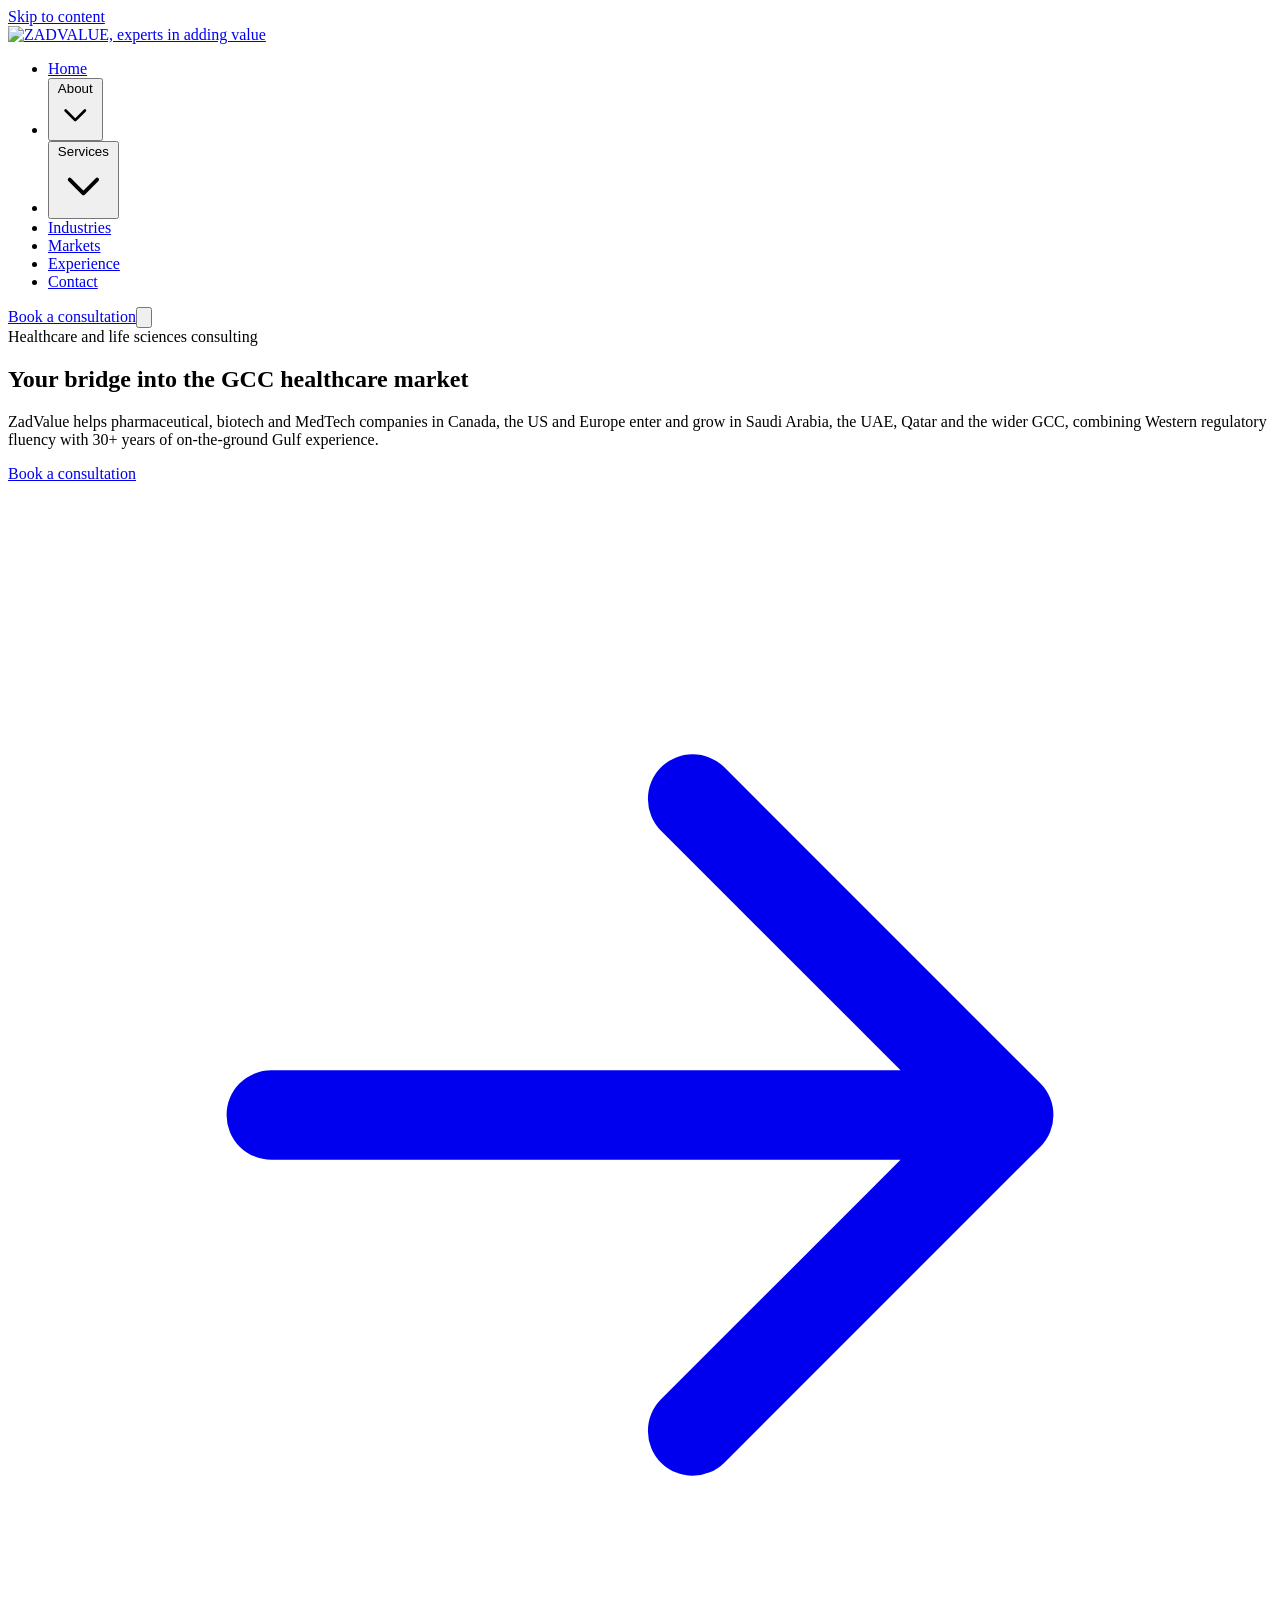
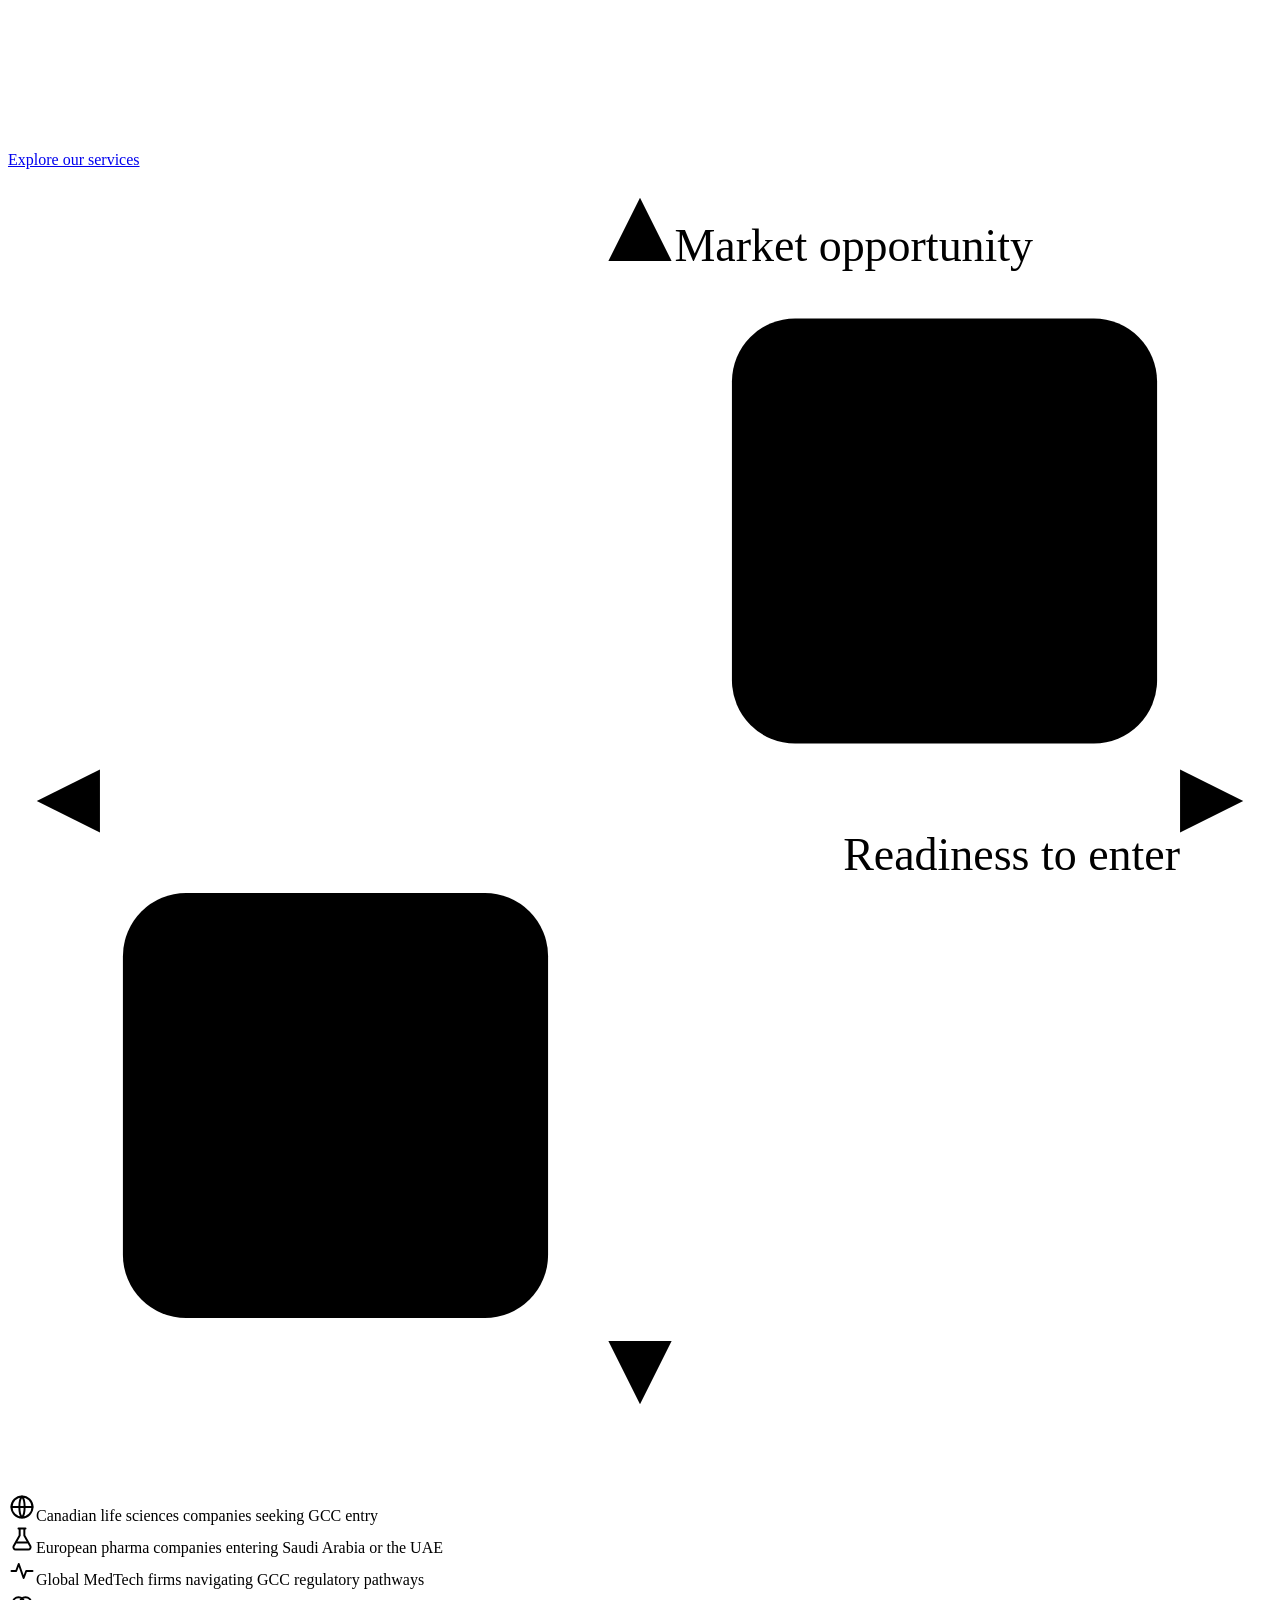
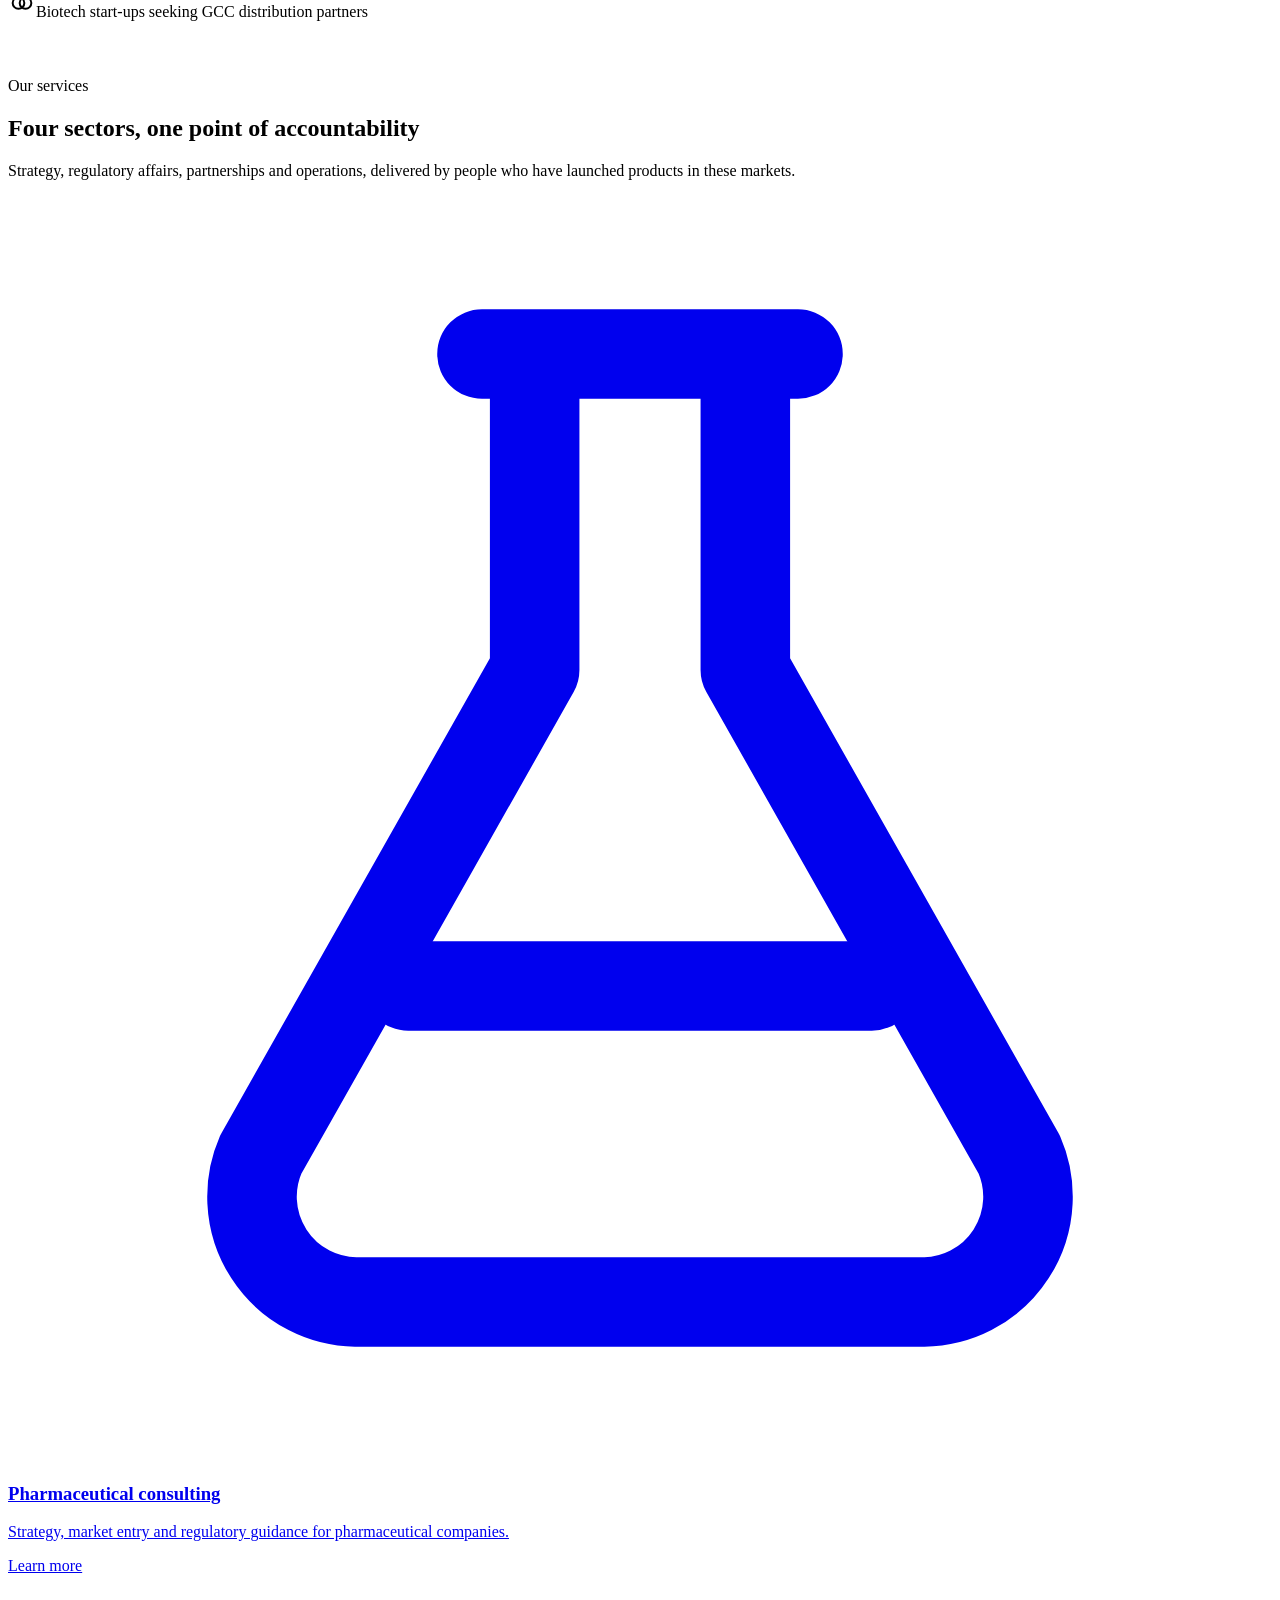
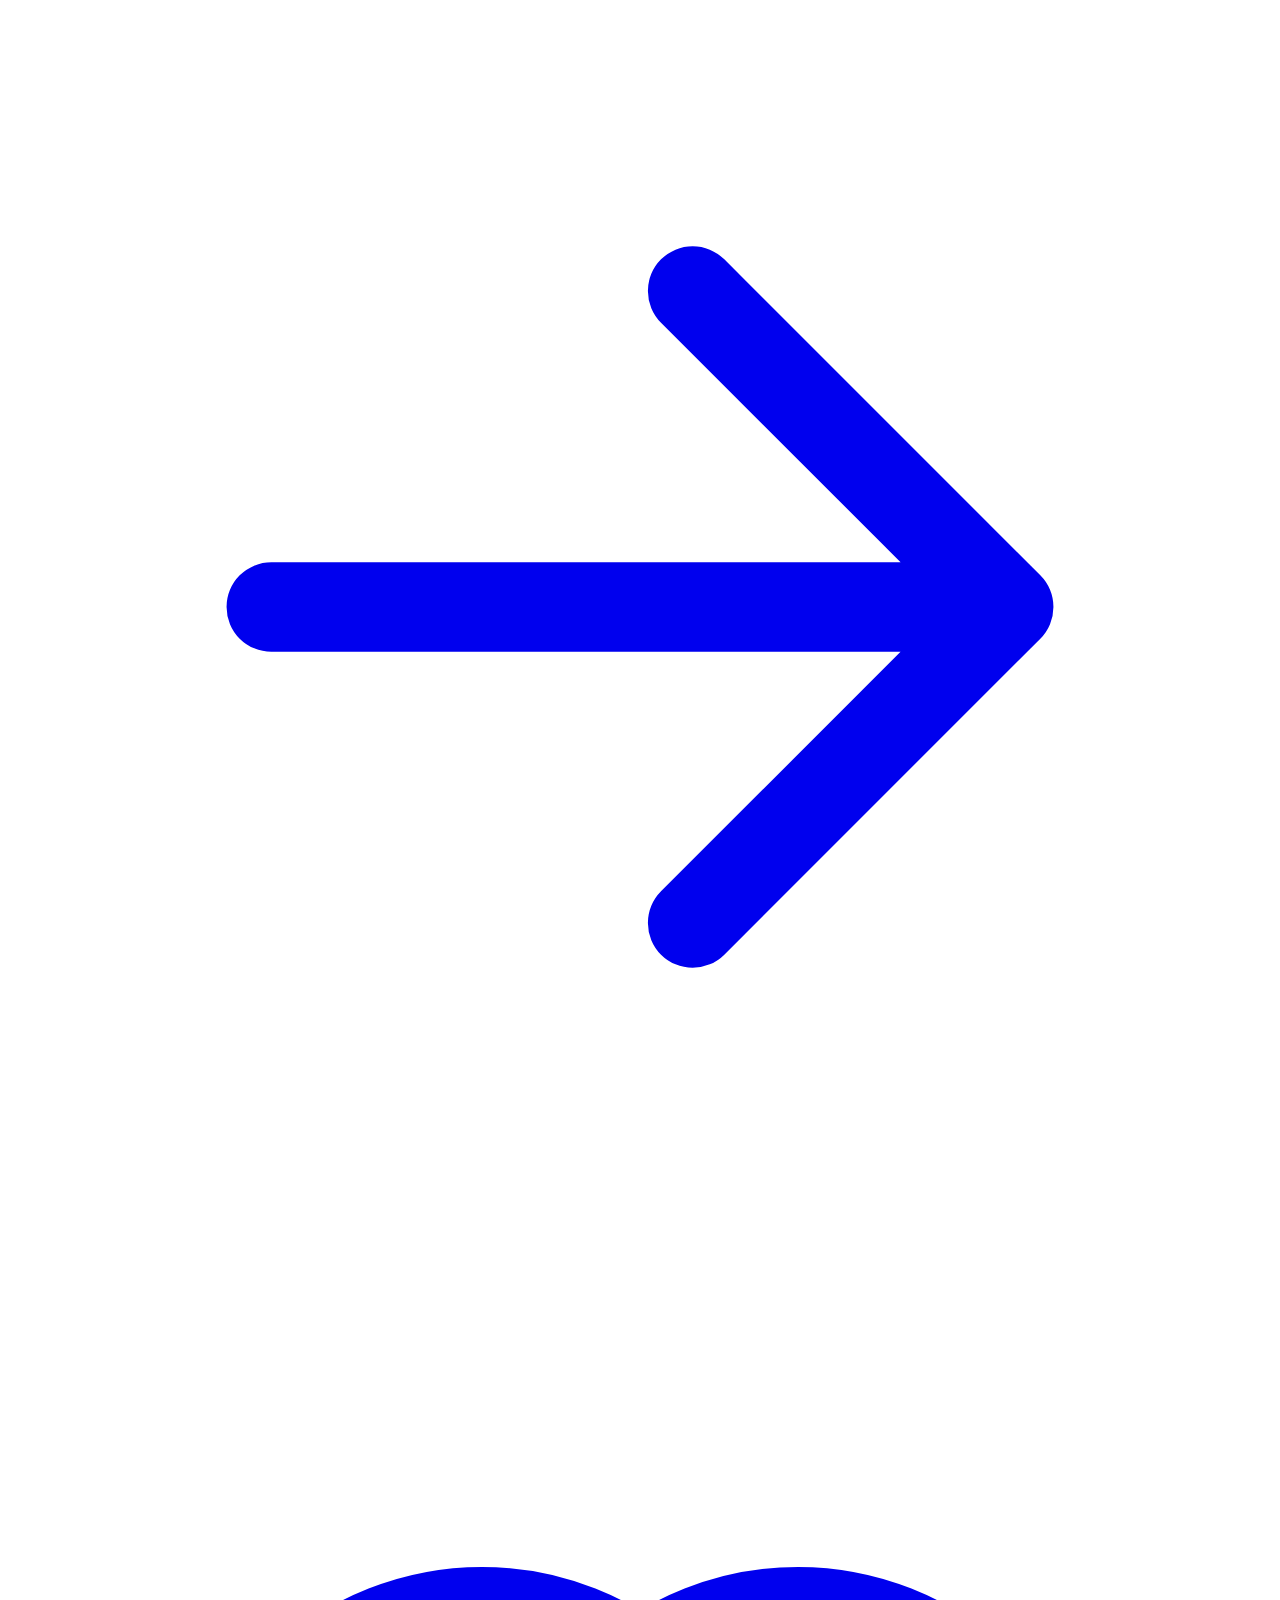
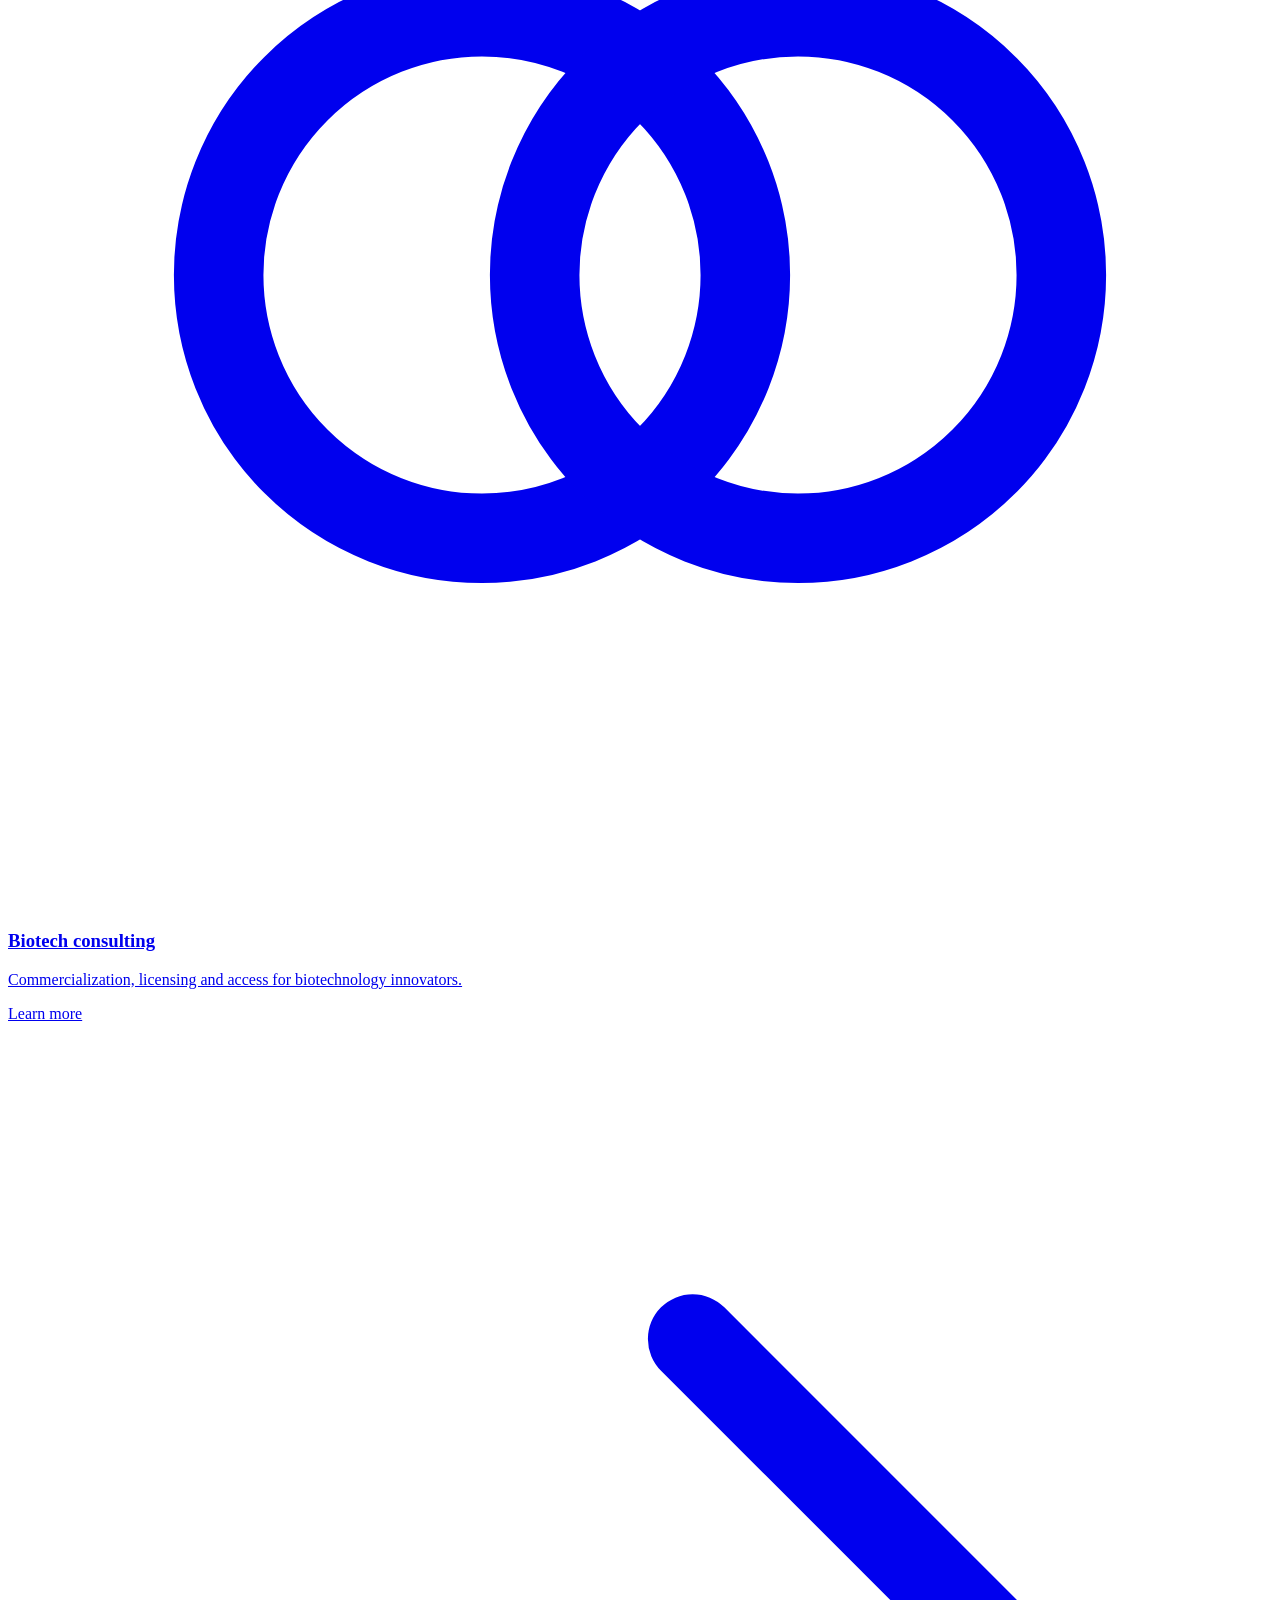
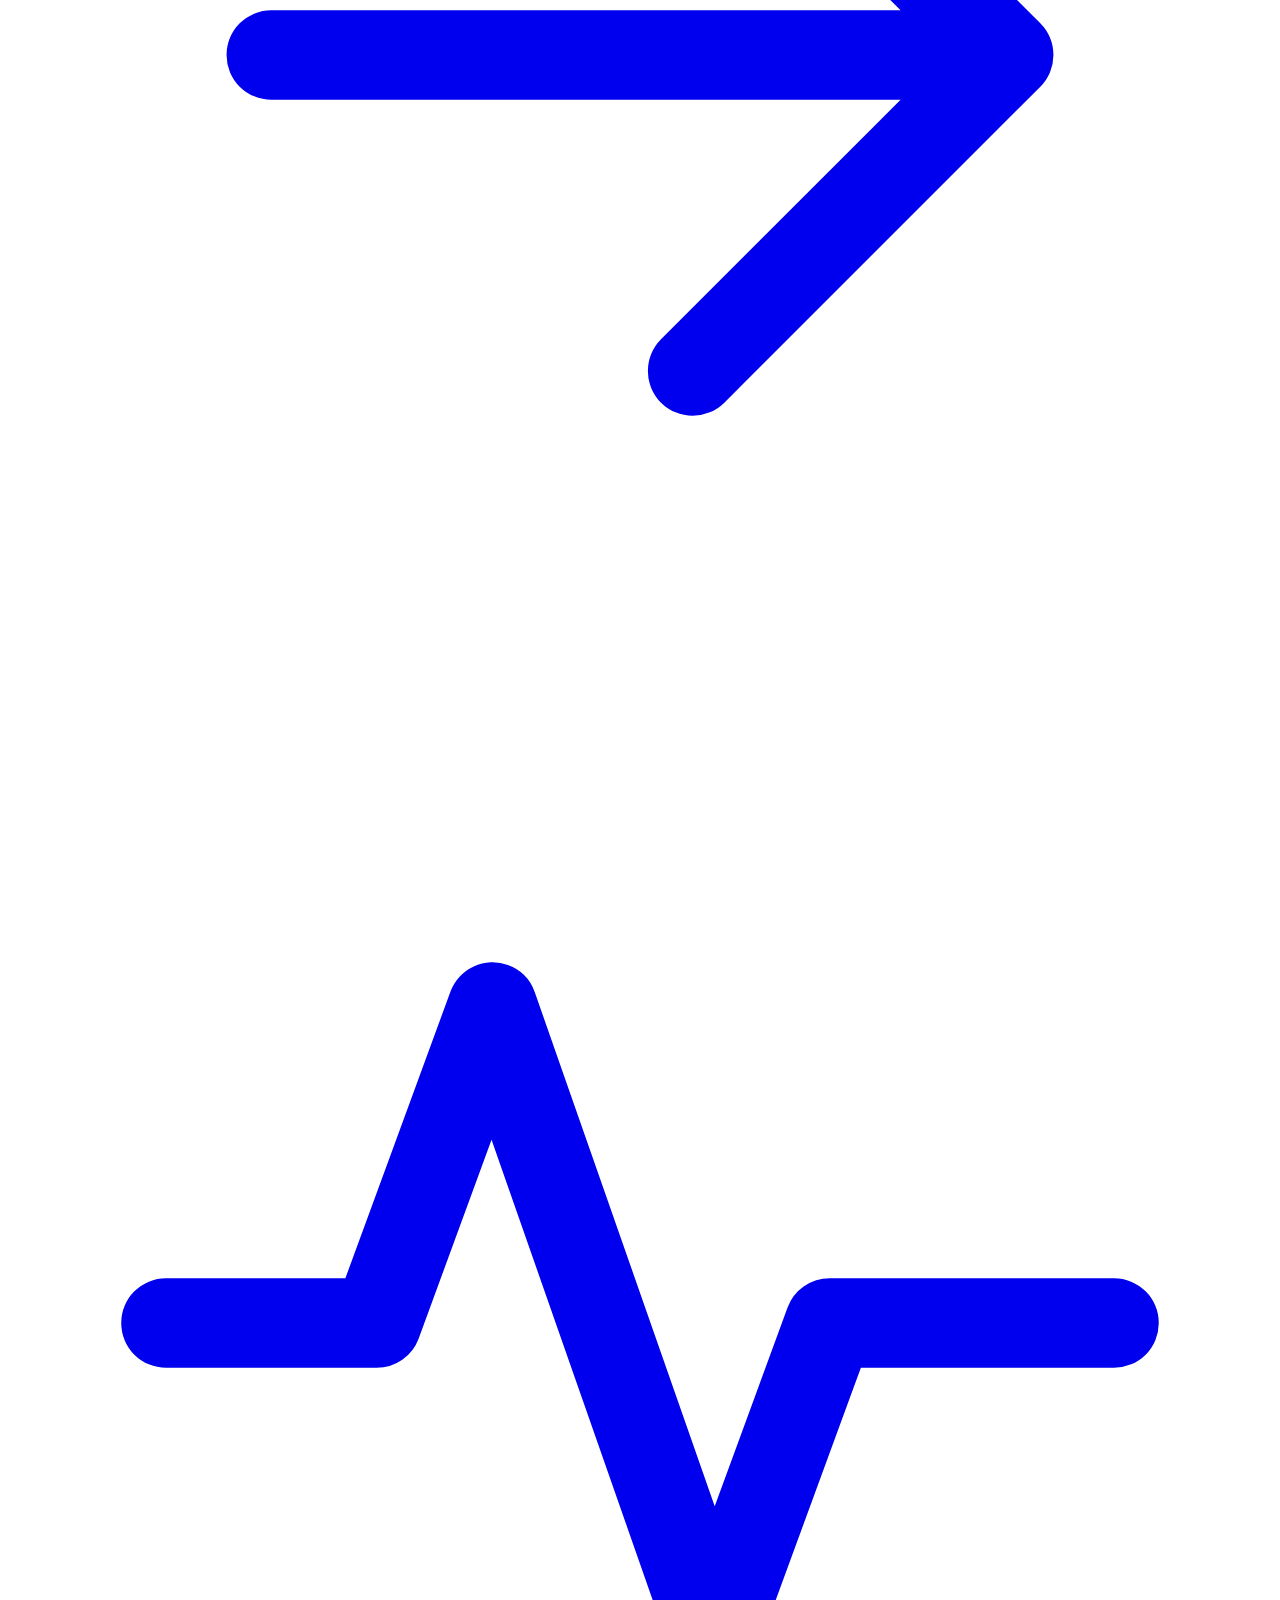
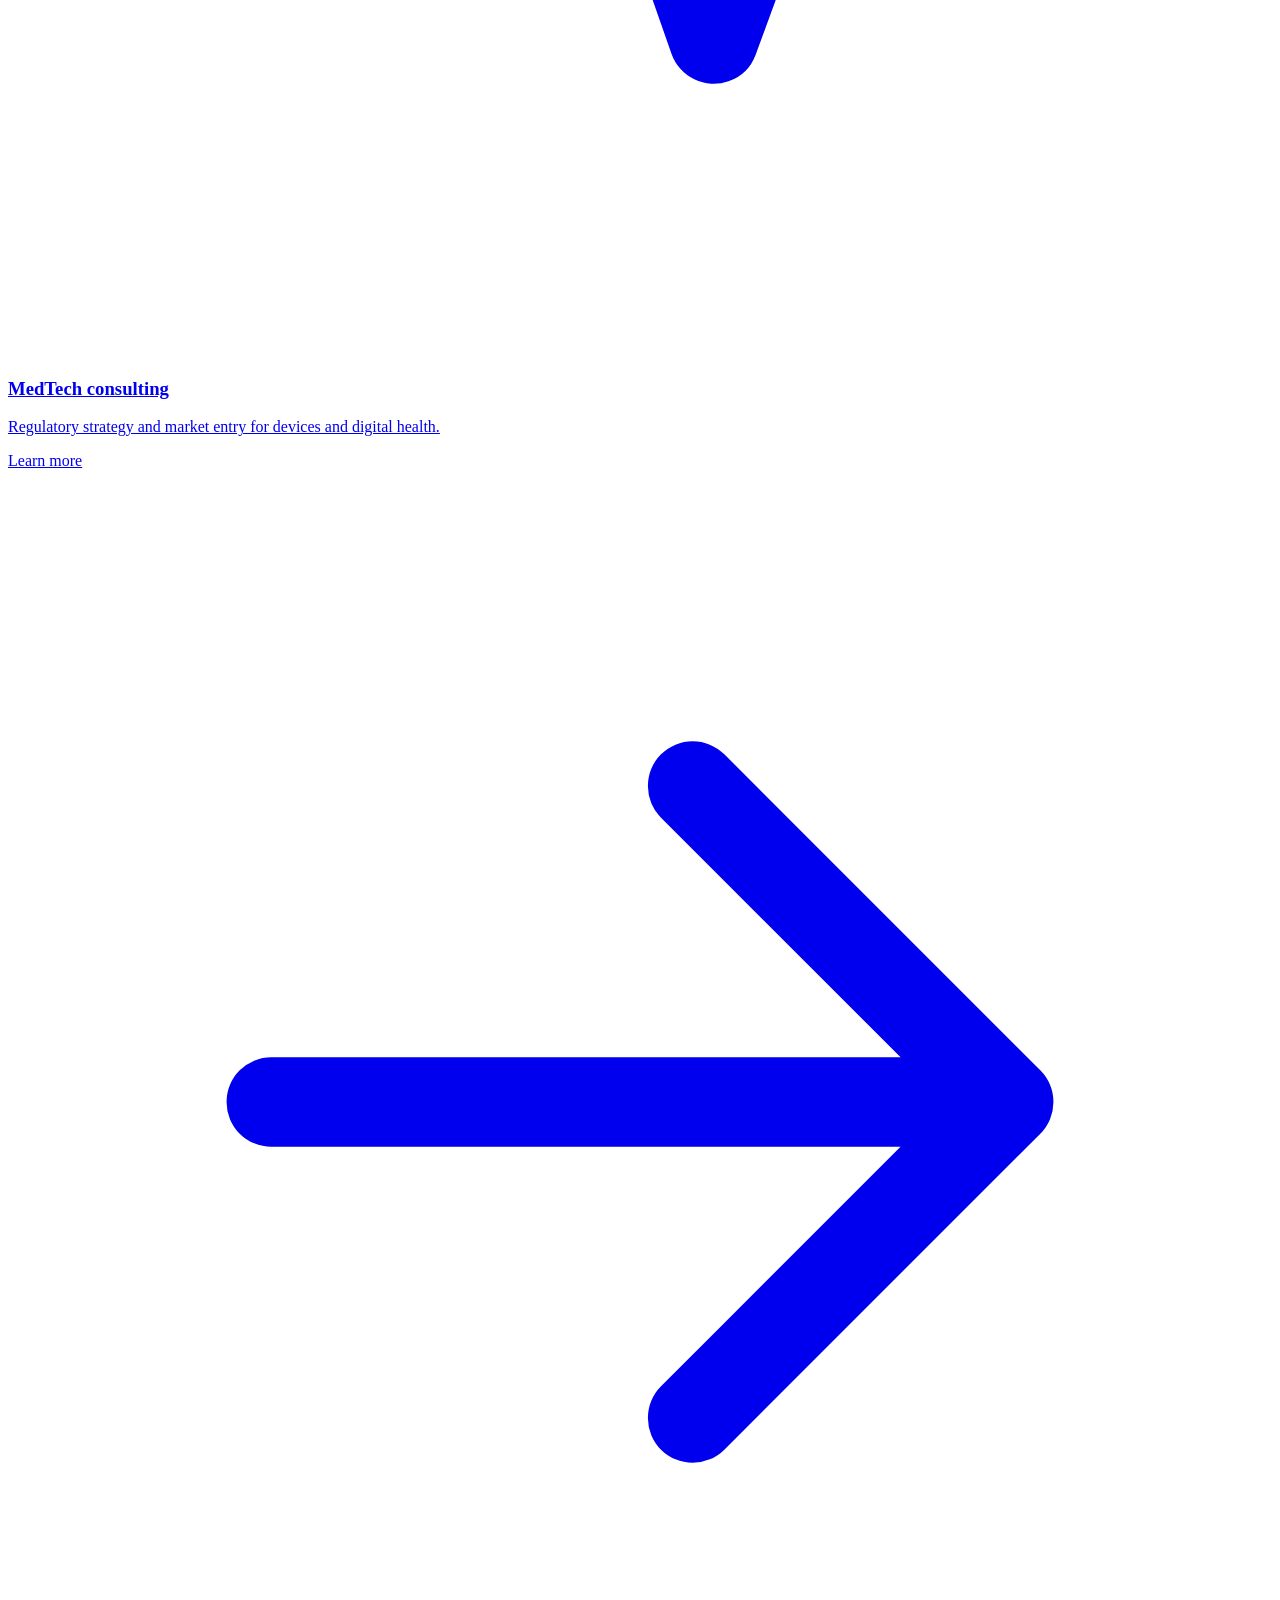
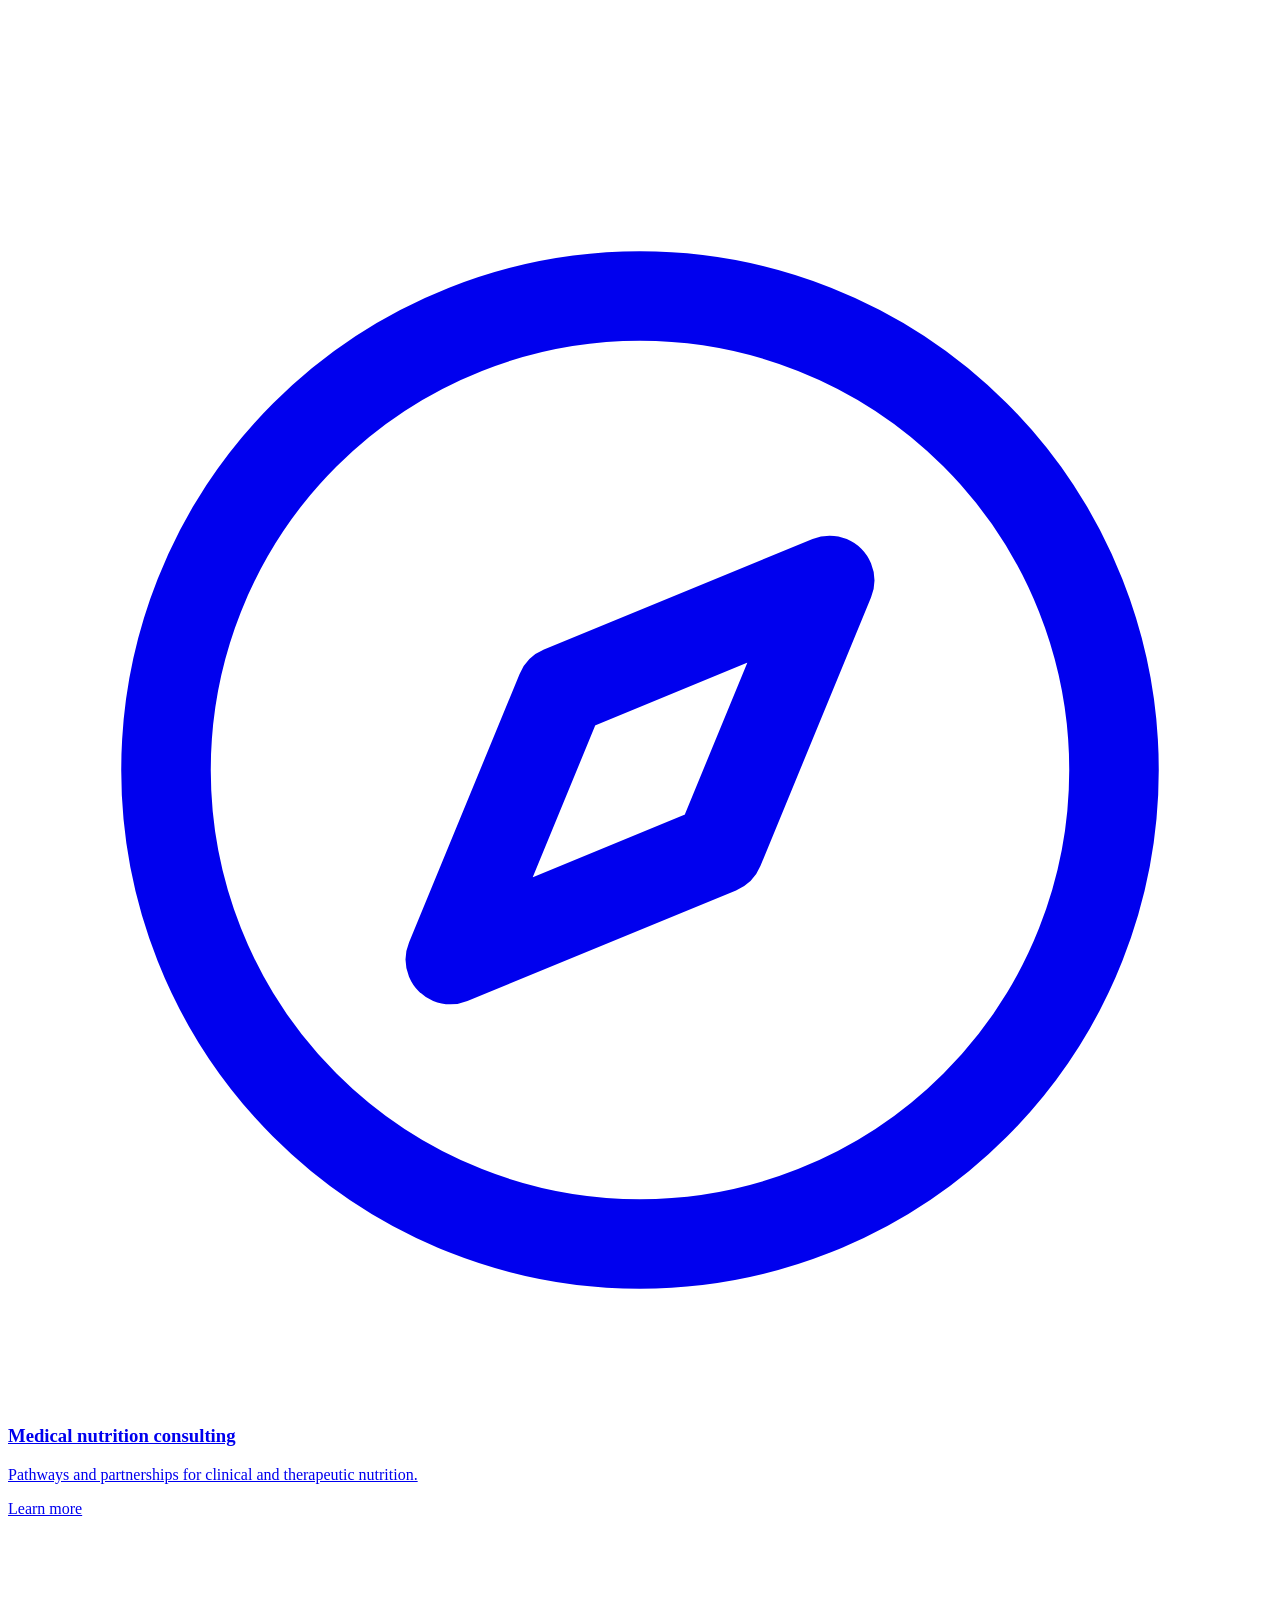
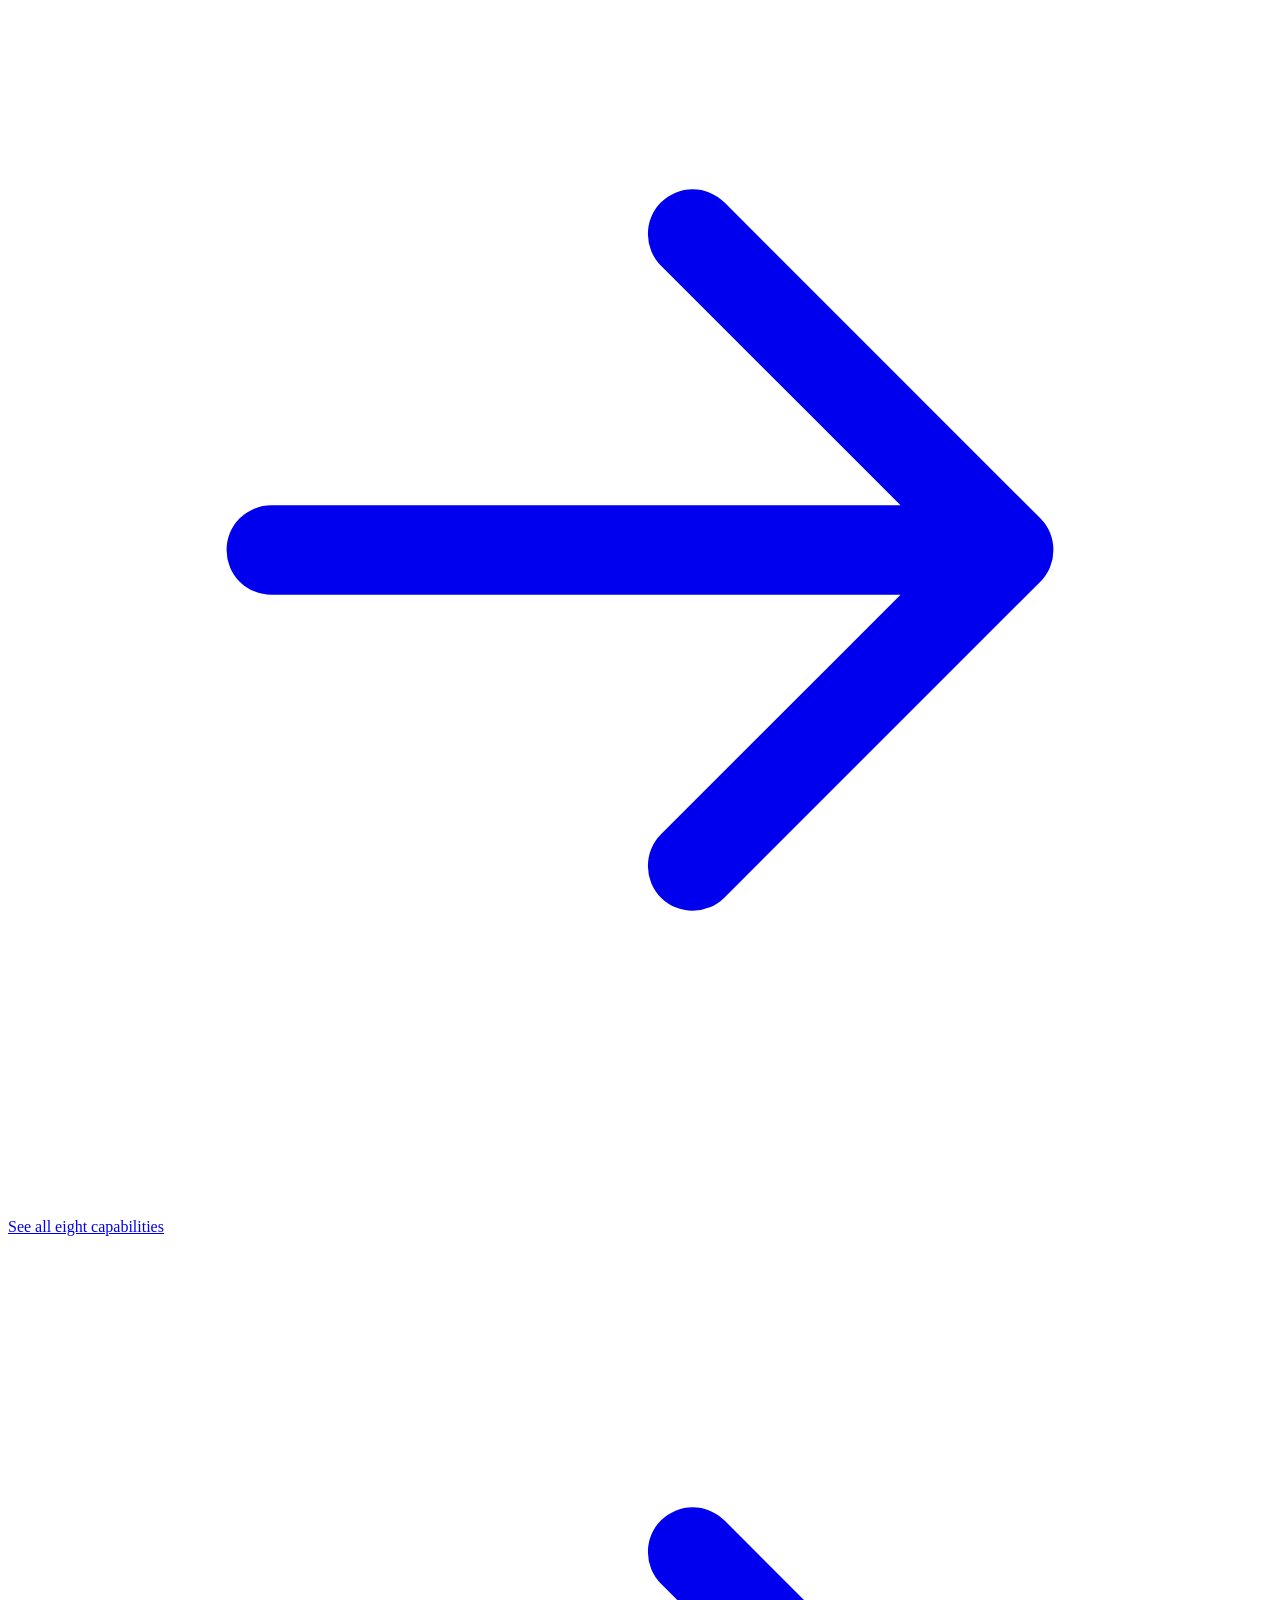
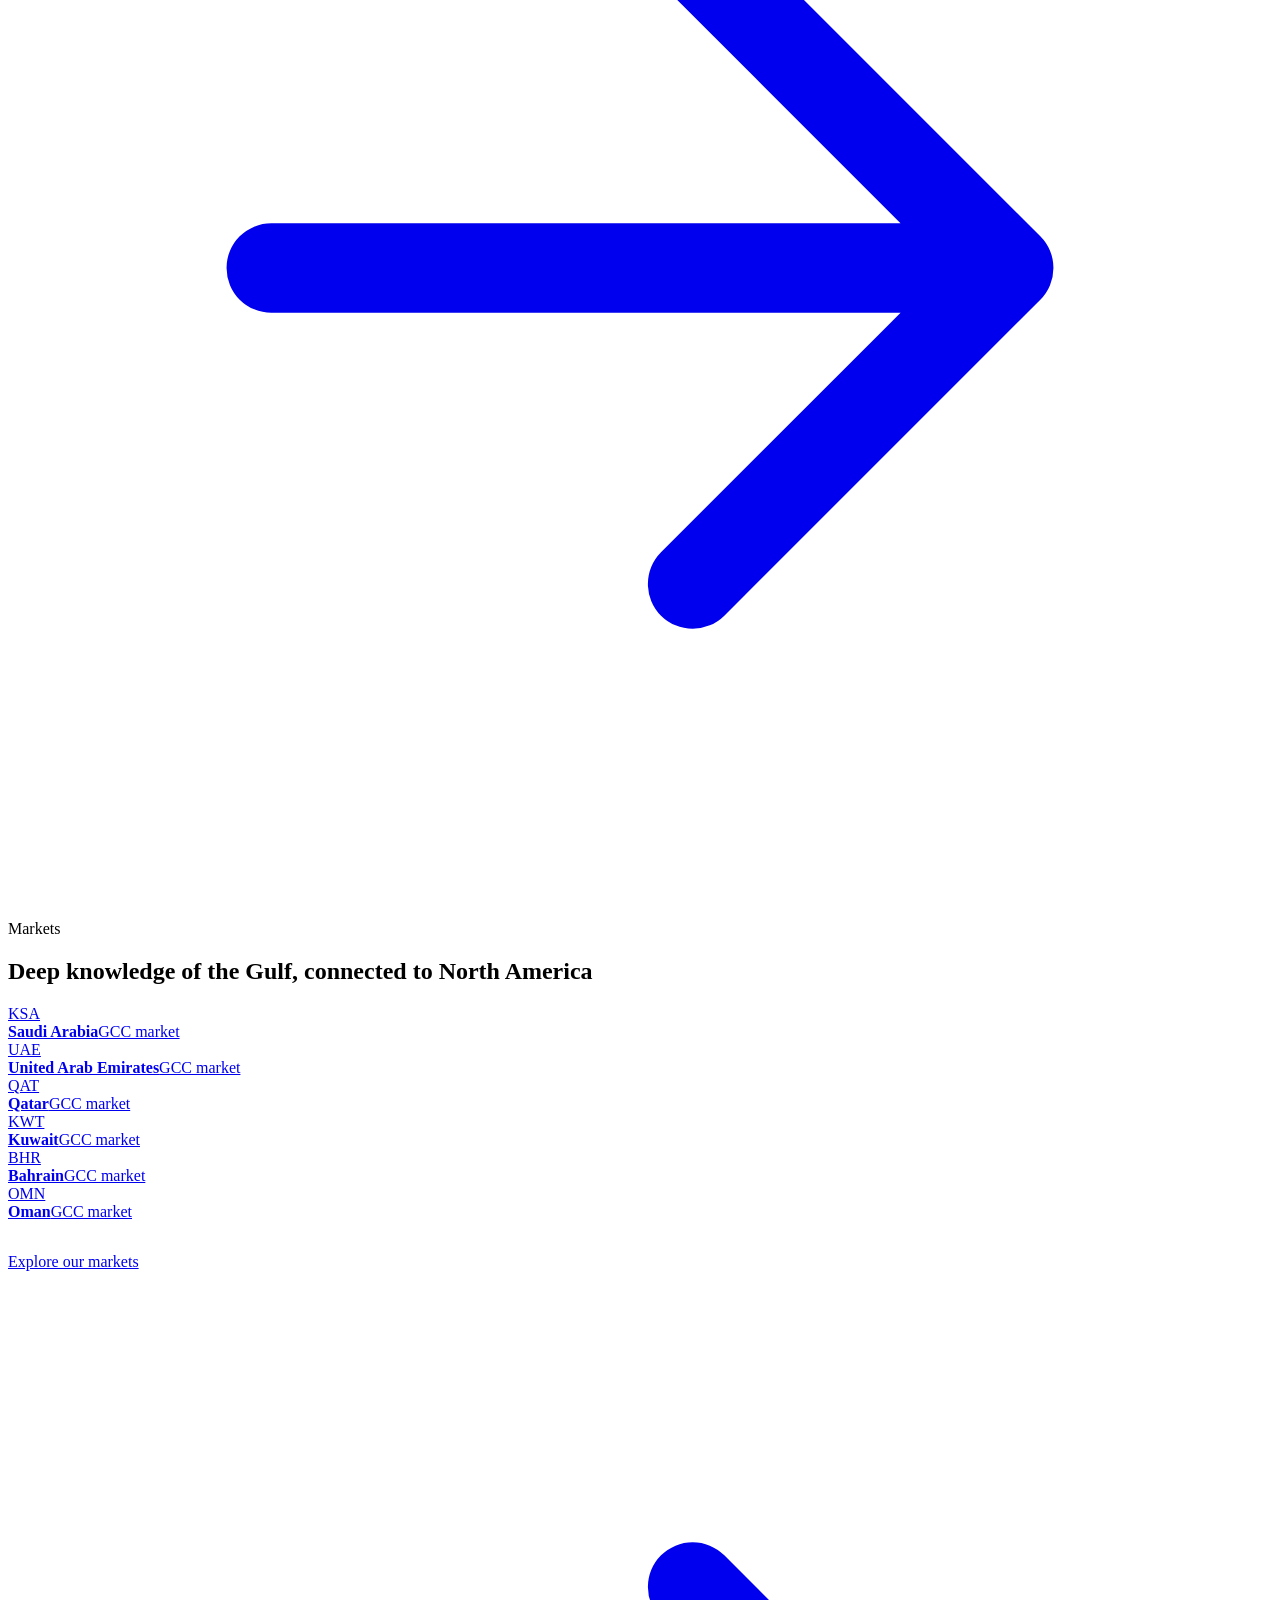
==== commit 8bd72a0c: "Add files via upload" ====
--- a/index.html
+++ b/index.html
@@ -7,7 +7,7 @@
 <link rel="preconnect" href="https://fonts.googleapis.com"><link rel="preconnect" href="https://fonts.gstatic.com" crossorigin>
 <link rel="stylesheet" href="/zadvalue-site/css/tokens.css"><link rel="stylesheet" href="/zadvalue-site/css/site.css"><script type="application/ld+json">{"@context": "https://schema.org", "@type": "Organization", "name": "ZadValue Inc", "url": "https://zadvalue.com/", "logo": "https://zadvalue.com/images/zadvalue-logo.svg", "description": "Healthcare and life sciences consulting for market entry, regulatory strategy and commercial growth in the GCC and MENA.", "email": "info@zadvalue.com", "telephone": "+1-902-989-3452", "address": {"@type": "PostalAddress", "addressLocality": "Bedford, Halifax", "addressRegion": "NS", "addressCountry": "CA"}, "sameAs": ["https://www.facebook.com/zadvalue/"]}</script></head>
 <body><a class="skip" href="#main">Skip to content</a>
-<header class="zv-header"><div class="zv-header__bar"><a class="zv-logo-link" href="/zadvalue-site/" aria-label="ZadValue home"><img class="zv-logo" src="/zadvalue-site/images/zadvalue-logo.svg" alt="ZADVALUE, experts in adding value" width="208" height="44"></a><nav aria-label="Primary"><ul class="zv-nav"><li><a href="/zadvalue-site/" aria-current="page">Home</a></li><li><a href="/zadvalue-site/about/">About</a></li><li class="zv-dropdown"><button class="zv-nav__item" aria-expanded="false" aria-controls="svc-panel">Services <svg viewBox="0 0 24 24" fill="none" stroke="currentColor" stroke-width="1.7" stroke-linecap="round" stroke-linejoin="round" aria-hidden="true" class=""><path d="M6 9l6 6 6-6"/></svg></button><div class="zv-dropdown__panel" id="svc-panel" hidden><h4>Services</h4><a href="/zadvalue-site/pharmaceutical-consulting/"><b style="font-weight:600">Pharmaceutical consulting</b><small>Strategy, market entry and regulatory guidance for pharmaceutical companies.</small></a><a href="/zadvalue-site/biotech-consulting/"><b style="font-weight:600">Biotech consulting</b><small>Commercialization, licensing and access for biotechnology innovators.</small></a><a href="/zadvalue-site/medtech-consulting/"><b style="font-weight:600">MedTech consulting</b><small>Regulatory strategy and market entry for devices and digital health.</small></a><a href="/zadvalue-site/medical-nutrition-consulting/"><b style="font-weight:600">Medical nutrition consulting</b><small>Pathways and partnerships for clinical and therapeutic nutrition.</small></a><a href="/zadvalue-site/services/"><b style="font-weight:600">All services</b><small>Eight capabilities, four sectors</small></a></div></li><li><a href="/zadvalue-site/industries/">Industries</a></li><li><a href="/zadvalue-site/markets/">Markets</a></li><li><a href="/zadvalue-site/experience/">Experience</a></li><li><a href="/zadvalue-site/contact/">Contact</a></li></ul></nav><a class="zv-btn zv-btn--primary zv-btn--sm zv-btn--cta" href="/zadvalue-site/contact/?topic=meeting">Book a consultation</a><button class="zv-burger" id="burger" aria-label="Open menu" aria-expanded="false" aria-controls="drawer"><svg viewBox="0 0 24 24" fill="none" stroke="currentColor" stroke-width="1.7" stroke-linecap="round" stroke-linejoin="round" aria-hidden="true" class=""><path d="M4 7h16M4 12h16M4 17h16"/></svg></button></div><nav class="zv-drawer" id="drawer" aria-label="Mobile" hidden><a href="/zadvalue-site/" aria-current="page">Home</a><a href="/zadvalue-site/about/">About</a><a href="/zadvalue-site/services/">Services</a><div class="sub"><a href="/zadvalue-site/pharmaceutical-consulting/">Pharmaceutical consulting</a><a href="/zadvalue-site/biotech-consulting/">Biotech consulting</a><a href="/zadvalue-site/medtech-consulting/">MedTech consulting</a><a href="/zadvalue-site/medical-nutrition-consulting/">Medical nutrition consulting</a></div><a href="/zadvalue-site/industries/">Industries</a><a href="/zadvalue-site/markets/">Markets</a><a href="/zadvalue-site/experience/">Experience</a><a href="/zadvalue-site/contact/">Contact</a><a class="zv-btn zv-btn--primary" href="/zadvalue-site/contact/?topic=meeting">Book a consultation</a></nav></header>
+<header class="zv-header"><div class="zv-header__bar"><a class="zv-logo-link" href="/zadvalue-site/" aria-label="ZadValue home"><img class="zv-logo" src="/zadvalue-site/images/zadvalue-logo.svg" alt="ZADVALUE, experts in adding value" width="208" height="44"></a><nav aria-label="Primary"><ul class="zv-nav"><li><a href="/zadvalue-site/" aria-current="page">Home</a></li><li class="zv-dropdown"><button class="zv-nav__item" aria-expanded="false" aria-controls="about-panel">About <svg viewBox="0 0 24 24" fill="none" stroke="currentColor" stroke-width="1.7" stroke-linecap="round" stroke-linejoin="round" aria-hidden="true" class=""><path d="M6 9l6 6 6-6"/></svg></button><div class="zv-dropdown__panel zv-dropdown__panel--narrow" id="about-panel" hidden><h4>About</h4><a href="/zadvalue-site/about/"><b style="font-weight:600">About ZadValue</b><small>Mission, vision and positioning</small></a><a href="/zadvalue-site/meet-our-ceo/"><b style="font-weight:600">Meet our CEO</b><small>Hesham Zeyada and our leadership</small></a><a href="/zadvalue-site/core-values/"><b style="font-weight:600">Core values</b><small>How we work with clients</small></a></div></li><li class="zv-dropdown"><button class="zv-nav__item" aria-expanded="false" aria-controls="svc-panel">Services <svg viewBox="0 0 24 24" fill="none" stroke="currentColor" stroke-width="1.7" stroke-linecap="round" stroke-linejoin="round" aria-hidden="true" class=""><path d="M6 9l6 6 6-6"/></svg></button><div class="zv-dropdown__panel" id="svc-panel" hidden><h4>Services</h4><a href="/zadvalue-site/pharmaceutical-consulting/"><b style="font-weight:600">Pharmaceutical consulting</b><small>Strategy, market entry and regulatory guidance for pharmaceutical companies.</small></a><a href="/zadvalue-site/biotech-consulting/"><b style="font-weight:600">Biotech consulting</b><small>Commercialization, licensing and access for biotechnology innovators.</small></a><a href="/zadvalue-site/medtech-consulting/"><b style="font-weight:600">MedTech consulting</b><small>Regulatory strategy and market entry for devices and digital health.</small></a><a href="/zadvalue-site/medical-nutrition-consulting/"><b style="font-weight:600">Medical nutrition consulting</b><small>Pathways and partnerships for clinical and therapeutic nutrition.</small></a><a href="/zadvalue-site/services/"><b style="font-weight:600">All services</b><small>Eight capabilities, four sectors</small></a></div></li><li><a href="/zadvalue-site/industries/">Industries</a></li><li><a href="/zadvalue-site/markets/">Markets</a></li><li><a href="/zadvalue-site/experience/">Experience</a></li><li><a href="/zadvalue-site/contact/">Contact</a></li></ul></nav><a class="zv-btn zv-btn--primary zv-btn--sm zv-btn--cta" href="/zadvalue-site/contact/?topic=meeting">Book a consultation</a><button class="zv-burger" id="burger" aria-label="Open menu" aria-expanded="false" aria-controls="drawer"><svg viewBox="0 0 24 24" fill="none" stroke="currentColor" stroke-width="1.7" stroke-linecap="round" stroke-linejoin="round" aria-hidden="true" class=""><path d="M4 7h16M4 12h16M4 17h16"/></svg></button></div><nav class="zv-drawer" id="drawer" aria-label="Mobile" hidden><a href="/zadvalue-site/" aria-current="page">Home</a><a href="/zadvalue-site/about/">About</a><div class="sub"><a href="/zadvalue-site/about/">About ZadValue</a><a href="/zadvalue-site/meet-our-ceo/">Meet our CEO</a><a href="/zadvalue-site/core-values/">Core values</a></div><a href="/zadvalue-site/services/">Services</a><div class="sub"><a href="/zadvalue-site/pharmaceutical-consulting/">Pharmaceutical consulting</a><a href="/zadvalue-site/biotech-consulting/">Biotech consulting</a><a href="/zadvalue-site/medtech-consulting/">MedTech consulting</a><a href="/zadvalue-site/medical-nutrition-consulting/">Medical nutrition consulting</a></div><a href="/zadvalue-site/industries/">Industries</a><a href="/zadvalue-site/markets/">Markets</a><a href="/zadvalue-site/experience/">Experience</a><a href="/zadvalue-site/contact/">Contact</a><a class="zv-btn zv-btn--primary" href="/zadvalue-site/contact/?topic=meeting">Book a consultation</a></nav></header>
 <main id="main" class="pg" tabindex="-1">
 <section class="hero"><div class="zv-container"><div class="hero__grid">
  <div><span class="zv-eyebrow">Healthcare and life sciences consulting</span><h1>Your bridge into the GCC healthcare market</h1>
@@ -45,7 +45,7 @@
 <footer class="zv-footer"><div class="zv-footer__inner"><div class="zv-footer__grid">
  <div><a class="zv-footer__logo" href="/zadvalue-site/"><img src="/zadvalue-site/images/zadvalue-logo-reversed.svg" alt="ZADVALUE, experts in adding value" width="190" height="40"></a><p>Healthcare and life sciences consulting for market entry, regulatory strategy and commercial growth in the GCC and wider MENA.</p></div>
  <div><h4>Services</h4><ul><li><a href="/zadvalue-site/pharmaceutical-consulting/">Pharmaceutical consulting</a></li><li><a href="/zadvalue-site/biotech-consulting/">Biotech consulting</a></li><li><a href="/zadvalue-site/medtech-consulting/">MedTech consulting</a></li><li><a href="/zadvalue-site/medical-nutrition-consulting/">Medical nutrition consulting</a></li></ul></div>
- <div><h4>Company</h4><ul><li><a href="/zadvalue-site/about/">About ZadValue</a></li><li><a href="/zadvalue-site/meet-our-ceo/">Our team</a></li><li><a href="/zadvalue-site/core-values/">Core values</a></li><li><a href="/zadvalue-site/experience/">Experience</a></li><li><a href="/zadvalue-site/industries/">Industries</a></li><li><a href="/zadvalue-site/markets/">Markets</a></li></ul></div>
+ <div><h4>Company</h4><ul><li><a href="/zadvalue-site/about/">About ZadValue</a></li><li><a href="/zadvalue-site/meet-our-ceo/">Meet our CEO</a></li><li><a href="/zadvalue-site/core-values/">Core values</a></li><li><a href="/zadvalue-site/experience/">Experience</a></li><li><a href="/zadvalue-site/industries/">Industries</a></li><li><a href="/zadvalue-site/markets/">Markets</a></li></ul></div>
  <div><h4>Get in touch</h4><ul><li><a href="mailto:info@zadvalue.com">info@zadvalue.com</a></li><li><a href="tel:+19029893452">+1 902-989-3452</a></li><li>Bedford, Halifax, NS, Canada</li><li><a href="/zadvalue-site/contact/">Contact form</a></li></ul></div></div>
  <div class="zv-footer__base"><span>&copy; 2026 ZadValue Inc. All rights reserved.</span><span><a href="/zadvalue-site/privacy-policy/">Privacy policy</a></span></div></div></footer>
 <script src="/zadvalue-site/js/site.js" defer></script></body></html>
